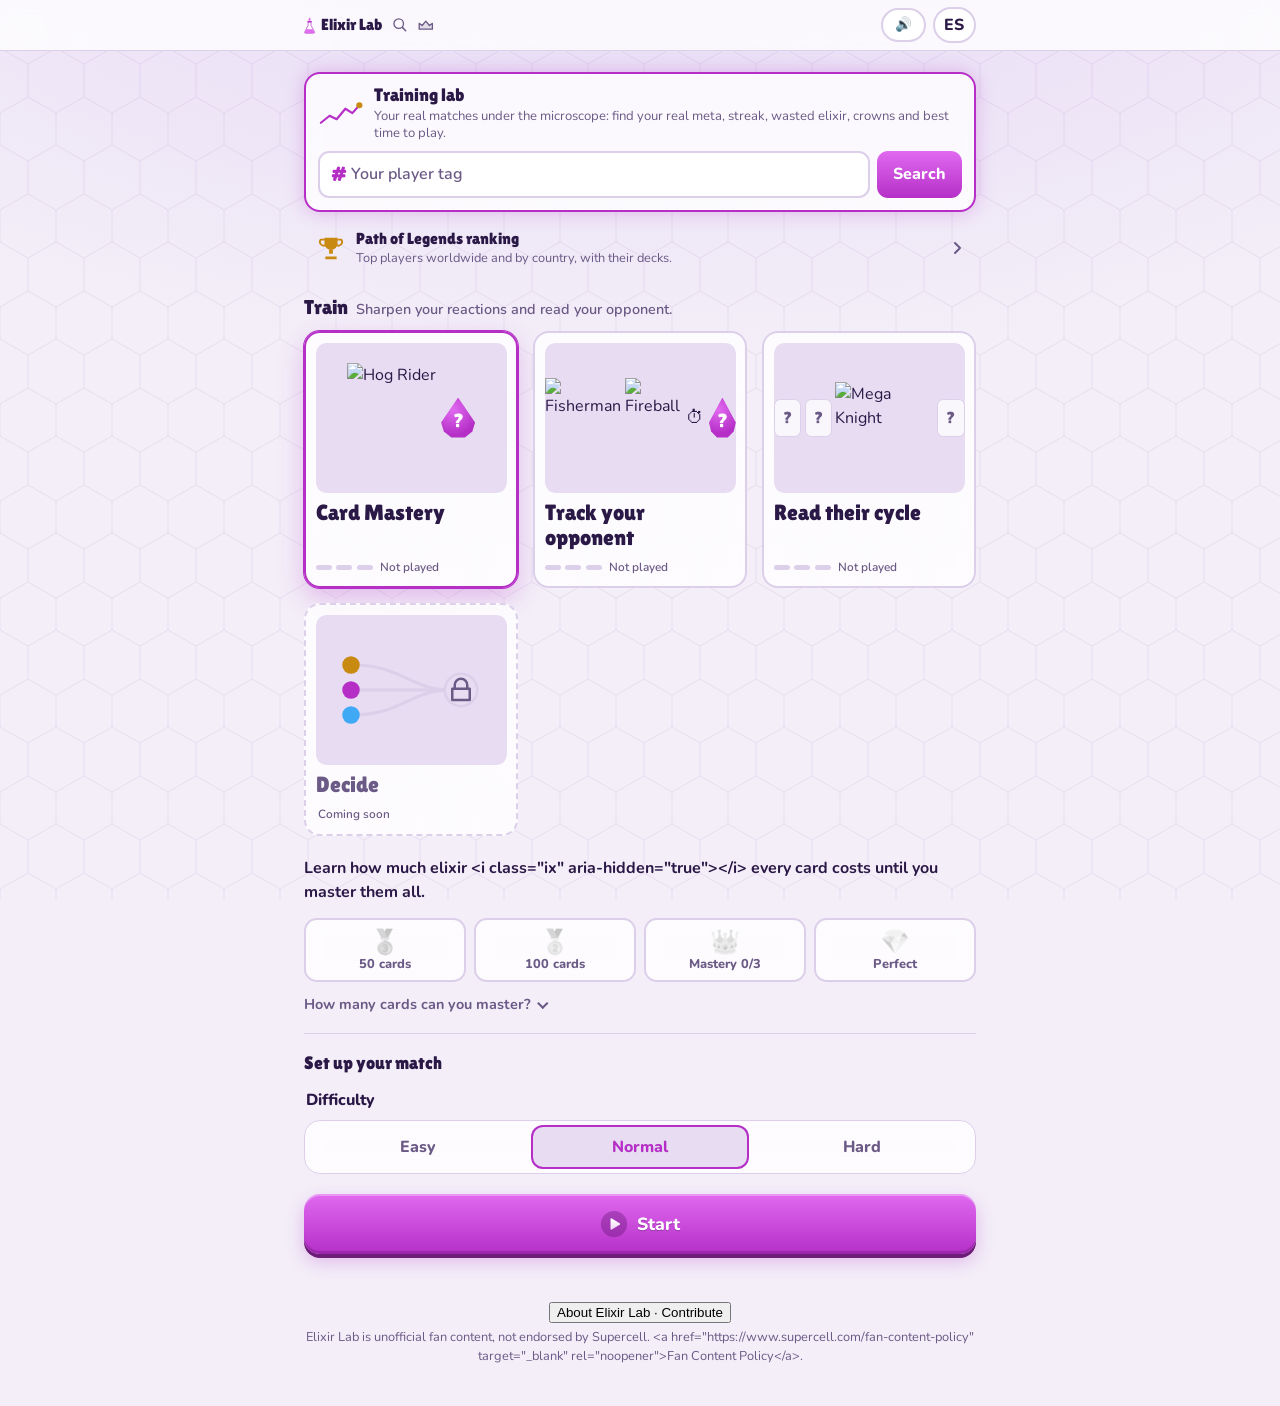
==== docs/index.html @ 6cbf2b80 "v64: diálogo Acerca de rediseñado, con texto justificado y autoría con logo de X (v64)" ====
<!DOCTYPE html>
<html lang="es">
<head>
<meta charset="UTF-8">
<meta name="viewport" content="width=device-width, initial-scale=1, viewport-fit=cover">
<title>Elixir Lab</title>
<link rel="icon" href="data:image/svg+xml,%3Csvg%20xmlns%3D%22http%3A//www.w3.org/2000/svg%22%20viewBox%3D%22-34%20-56%2068%20100%22%3E%3Cpath%20d%3D%22M-9%20-26%20L-9%20-6%20L-30%2034%20C-32%2039%20-29%2042%20-24%2042%20L24%2042%20C29%2042%2032%2039%2030%2034%20L9%20-6%20L9%20-26%20Z%22%20fill%3D%22none%22%20stroke%3D%22%23C03ED2%22%20stroke-width%3D%225%22%20stroke-linejoin%3D%22round%22/%3E%3Cpath%20d%3D%22M-20%2018%20L20%2018%20L28%2035%20C29%2038%2027%2040%2024%2040%20L-24%2040%20C-27%2040%20-29%2038%20-28%2035%20Z%22%20fill%3D%22%23D255E4%22/%3E%3Crect%20x%3D%22-14%22%20y%3D%22-32%22%20width%3D%2228%22%20height%3D%227%22%20rx%3D%222%22%20fill%3D%22%23C03ED2%22/%3E%3Cpath%20d%3D%22M0%20-54%20C4%20-48%207%20-44%207%20-40%20C7%20-36%204%20-34%200%20-34%20C-4%20-34%20-7%20-36%20-7%20-40%20C-7%20-44%20-4%20-48%200%20-54%20Z%22%20fill%3D%22%23E06AF0%22/%3E%3C/svg%3E">
<link rel="preconnect" href="https://fonts.googleapis.com">
<link rel="preconnect" href="https://fonts.gstatic.com" crossorigin>
<link href="https://fonts.googleapis.com/css2?family=Lilita+One&family=Nunito:wght@400;600;800&display=swap" rel="stylesheet">
<style>
:root{
  --bg:#F3EEF8; --surface:#FFFFFF; --ink:#2A1846; --muted:#6B5A86;
  --elixir:#B52FC7; --elixir-2:#E06AF0; --gold:#C98A12; --ok:#1E9A5A; --bad:#D2344A;
  --line:#DCCFEA; --track:#E7DCF2;
  --glass:rgba(255,255,255,.78); --glow:rgba(181,47,199,.28); --bg2:#E6D9F5; --hex:url("data:image/svg+xml,%3Csvg%20xmlns%3D%22http%3A//www.w3.org/2000/svg%22%20width%3D%2256%22%20height%3D%2297%22%20viewBox%3D%220%200%2056%2097%22%3E%3Cpath%20d%3D%22M28%200%20L56%2016%20L56%2048%20L28%2064%20L0%2048%20L0%2016%20Z%20M28%2064%20L28%2097%22%20fill%3D%22none%22%20stroke%3D%22rgba%28120%2C70%2C170%2C0.10%29%22%20stroke-width%3D%221%22/%3E%3C/svg%3E");
  color-scheme: light;
  box-sizing:border-box;
  padding-top:env(safe-area-inset-top,0px);
  padding-bottom:env(safe-area-inset-bottom,0px);
}
@media (prefers-color-scheme: dark){
  :root:not([data-theme="light"]){
    --bg:#170D27; --surface:#241638; --ink:#F2EAFB; --muted:#B4A3CC;
    --elixir:#D255E4; --elixir-2:#F08CFB; --gold:#F2C14E; --ok:#4FD18C; --bad:#FF6B7D;
    --line:#3A2754; --track:#33224B;
    --glass:rgba(36,22,56,.72); --glow:rgba(210,85,228,.38); --bg2:#2E1650; --hex:url("data:image/svg+xml,%3Csvg%20xmlns%3D%22http%3A//www.w3.org/2000/svg%22%20width%3D%2256%22%20height%3D%2297%22%20viewBox%3D%220%200%2056%2097%22%3E%3Cpath%20d%3D%22M28%200%20L56%2016%20L56%2048%20L28%2064%20L0%2048%20L0%2016%20Z%20M28%2064%20L28%2097%22%20fill%3D%22none%22%20stroke%3D%22rgba%28200%2C150%2C255%2C0.07%29%22%20stroke-width%3D%221%22/%3E%3C/svg%3E");
    color-scheme: dark;
  }
}
:root[data-theme="dark"]{
  --bg:#170D27; --surface:#241638; --ink:#F2EAFB; --muted:#B4A3CC;
  --elixir:#D255E4; --elixir-2:#F08CFB; --gold:#F2C14E; --ok:#4FD18C; --bad:#FF6B7D;
  --line:#3A2754; --track:#33224B;
  --glass:rgba(36,22,56,.72); --glow:rgba(210,85,228,.38); --bg2:#2E1650; --hex:url("data:image/svg+xml,%3Csvg%20xmlns%3D%22http%3A//www.w3.org/2000/svg%22%20width%3D%2256%22%20height%3D%2297%22%20viewBox%3D%220%200%2056%2097%22%3E%3Cpath%20d%3D%22M28%200%20L56%2016%20L56%2048%20L28%2064%20L0%2048%20L0%2016%20Z%20M28%2064%20L28%2097%22%20fill%3D%22none%22%20stroke%3D%22rgba%28200%2C150%2C255%2C0.07%29%22%20stroke-width%3D%221%22/%3E%3C/svg%3E");
  color-scheme: dark;
}
*,*::before,*::after{box-sizing:inherit}
html{height:100%;scroll-padding-top:env(safe-area-inset-top,0px)}
body{margin:0;min-height:100%;background-color:var(--bg);background-image:var(--hex),radial-gradient(120% 70% at 50% -10%,var(--bg2),var(--bg) 70%);background-attachment:fixed;color:var(--ink);
  font-family:"Nunito",system-ui,-apple-system,"Segoe UI",sans-serif;line-height:1.5}
main{max-width:44rem;margin:0 auto;padding:4.5rem 1rem 2rem}
h1,.display{font-family:"Lilita One","Arial Rounded MT Bold","Trebuchet MS",sans-serif;font-weight:400;letter-spacing:.01em}
h1{font-size:2rem;line-height:1.1;margin:.5rem 0 .25rem}
p{margin:.25rem 0 1rem;color:var(--muted)}
.hidden{display:none!important}

/* setup */
fieldset{border:0;padding:0;margin:0 0 1.25rem}
legend{font-weight:800;margin-bottom:.5rem}
.seg{display:flex;gap:.5rem;flex-wrap:wrap}
.seg label{flex:1;min-width:4.5rem}
.seg input{position:absolute;opacity:0;pointer-events:none}
.seg span{display:block;text-align:center;padding:.65rem .5rem;border:2px solid var(--line);
  border-radius:.75rem;background:var(--surface);font-weight:800;cursor:pointer}
.seg input:checked+span{border-color:var(--elixir);color:var(--elixir)}
.seg input:focus-visible+span{outline:3px solid var(--elixir-2);outline-offset:2px}
.btn{display:block;width:100%;border:0;border-radius:1rem;padding:1rem;font:inherit;font-weight:800;
  font-size:1.1rem;cursor:pointer;background:var(--elixir);color:#fff}
.btn.ghost{background:transparent;color:var(--elixir);border:2px solid var(--elixir);margin-top:.75rem}
.btn:focus-visible{outline:3px solid var(--elixir-2);outline-offset:3px}
/* Empezar: botón con relieve, como los del juego, e icono de play */
#start{display:flex;align-items:center;justify-content:center;gap:.55rem;background:linear-gradient(180deg,var(--elixir-2),var(--elixir));text-shadow:0 1px 0 rgba(60,0,80,.35);
  box-shadow:inset 0 2px 0 rgba(255,255,255,.3),inset 0 -3px 0 rgba(60,0,80,.22),0 4px 0 color-mix(in srgb,var(--elixir) 60%,#000),0 8px 18px var(--glow);transition:transform .08s,box-shadow .08s}
#start::before{content:"";width:1.75rem;height:1.75rem;flex:none;background:url("data:image/svg+xml,%3Csvg xmlns='http://www.w3.org/2000/svg' viewBox='0 0 32 32'%3E%3Cdefs%3E%3ClinearGradient id='g' x1='0' y1='0' x2='0' y2='1'%3E%3Cstop offset='0' stop-color='%23fff'/%3E%3Cstop offset='1' stop-color='%23f1d6f7'/%3E%3C/linearGradient%3E%3C/defs%3E%3Ccircle cx='16' cy='16' r='15' fill='rgba(60,0,80,.28)'/%3E%3Cpath d='M13 10.5 L22 16 L13 21.5 Z' fill='rgba(60,0,80,.35)' transform='translate(0 1.2)'/%3E%3Cpath d='M13 10.5 L22 16 L13 21.5 Z' fill='url(%23g)' stroke='url(%23g)' stroke-width='2' stroke-linejoin='round'/%3E%3C/svg%3E") center/contain no-repeat}
#start:active:not(:disabled){transform:translateY(3px);box-shadow:inset 0 2px 0 rgba(255,255,255,.3),inset 0 -3px 0 rgba(60,0,80,.22),0 1px 0 color-mix(in srgb,var(--elixir) 60%,#000),0 4px 10px var(--glow)}
#start:disabled{opacity:.6}
.best{margin-top:1rem;font-weight:600;color:var(--muted)}

/* game */
.hud{display:flex;justify-content:space-between;align-items:baseline;font-weight:800;margin-bottom:.75rem}
.hud .streak{color:var(--gold)}
.card{background:var(--surface);border:2px solid var(--line);border-radius:1.25rem;
  padding:1.75rem 1rem 1.25rem;text-align:center;margin-bottom:1rem;transition:border-color .15s}
.card.ok{border-color:var(--ok)} .card.bad{border-color:var(--bad)}
.card .name{font-size:clamp(1.8rem,8vw,2.6rem);line-height:1.1;min-height:2.9rem}
.card .rarity{color:var(--muted);font-weight:600;margin-top:.25rem}
.feedback{min-height:1.6rem;font-weight:800;margin-top:.5rem}
.feedback.ok{color:var(--ok)} .feedback.bad{color:var(--bad)}

/* the elixir bar timer: the memorable element */
.bar{display:grid;grid-template-columns:repeat(10,1fr);gap:3px;margin:0 0 1.25rem;
  padding:4px;border-radius:.75rem;background:var(--track)}
.bar i{height:14px;border-radius:4px;background:linear-gradient(180deg,var(--elixir-2),var(--elixir));
  transition:opacity .12s linear}
.bar i.off{opacity:.12}

.drops{display:grid;grid-template-columns:repeat(3,1fr);gap:.75rem}
.drop{position:relative;aspect-ratio:1/1.05;border:0;background:none;cursor:pointer;padding:0;
  font-family:"Lilita One","Arial Rounded MT Bold",sans-serif;font-size:2rem;color:#fff}
.drop::before{content:"";position:absolute;inset:6% 14% 0;border-radius:50% 50% 50% 50%/60% 60% 40% 40%;
  background:radial-gradient(circle at 35% 30%,var(--elixir-2),var(--elixir) 70%);
  clip-path:polygon(50% 0,100% 62%,92% 85%,70% 100%,30% 100%,8% 85%,0 62%);
  transition:transform .08s}
.drop span{position:relative;top:.35em;text-shadow:0 2px 0 rgba(0,0,0,.25)}
.drop:active::before{transform:scale(.93)}
.drop:focus-visible{outline:3px solid var(--elixir-2);outline-offset:2px;border-radius:1rem}
.drop.right::before{background:var(--ok)} .drop.wrong::before{background:var(--bad)}
.drop:disabled{cursor:default}

/* results */
.score{font-size:3.5rem;line-height:1;color:var(--elixir);margin:.5rem 0}
.stats{display:flex;gap:1.5rem;margin:0 0 1.25rem;font-weight:600;color:var(--muted)}
.stats b{display:block;color:var(--ink);font-size:1.25rem}
.misses{list-style:none;margin:0 0 1.25rem;padding:0;border-top:1px solid var(--line)}
.misses li{display:flex;justify-content:space-between;gap:1rem;padding:.6rem 0;border-bottom:1px solid var(--line)}
.misses .you{color:var(--bad);font-weight:800}
.misses .real{color:var(--ok);font-weight:800}

.hist h2{font-family:"Lilita One","Arial Rounded MT Bold",sans-serif;font-weight:400;font-size:1.35rem;margin:1.5rem 0 .25rem}
.hist p.note{margin:0 0 .5rem;font-size:.95rem}
.tbl{width:100%;border-collapse:collapse;margin-bottom:.5rem;font-size:.95rem}
.tbl th{text-align:left;font-weight:800;color:var(--muted);padding:.4rem .25rem;border-bottom:2px solid var(--line)}
.tbl td{padding:.5rem .25rem;border-bottom:1px solid var(--line)}
.tbl td.num,.tbl th.num{text-align:right;font-variant-numeric:tabular-nums}
.tblwrap{overflow-x:auto}
.tag-bad{color:var(--bad);font-weight:800}
.tag-ok{color:var(--ok);font-weight:800}
.link{background:none;border:0;color:var(--muted);text-decoration:underline;font:inherit;cursor:pointer;padding:.75rem 0;display:block;margin:0 auto}
.grade-sub{color:var(--muted);font-weight:600;margin:-.25rem 0 1rem}

.feed{list-style:none;margin:0;padding:0;text-align:left;min-height:9rem}
.feed li{padding:.45rem .25rem;border-bottom:1px solid var(--line);font-weight:600;animation:pop .25s ease}
.feed li.start{font-weight:800}
.feed li.time{color:var(--muted)}
.feed li.play b{color:var(--elixir)}
.feed.solo li:not(:last-child){display:none}
.feed:empty{min-height:0}
.feed.solo li{font-size:1.35rem;border:0;text-align:center;padding:1.5rem .25rem}
@keyframes pop{from{opacity:0;transform:translateY(4px)}to{opacity:1;transform:none}}
.phase{display:inline-block;font-weight:800;font-size:.85rem;padding:.2rem .6rem;border-radius:999px;
  background:var(--track);color:var(--elixir);margin-bottom:.5rem}
.nums{display:grid;grid-template-columns:repeat(6,1fr);gap:.45rem}
.nbtn{border:0;border-radius:.8rem;padding:.6rem 0;font-family:"Lilita One","Arial Rounded MT Bold",sans-serif;
  font-size:1.6rem;color:#fff;cursor:pointer;background:linear-gradient(180deg,var(--elixir-2),var(--elixir))}
.nbtn:focus-visible{outline:3px solid var(--elixir-2);outline-offset:2px}
.nbtn.right{background:var(--ok)} .nbtn.wrong{background:var(--bad)} .nbtn:disabled{cursor:default}
.breakdown{list-style:none;margin:.75rem 0 1rem;padding:0;text-align:left;font-variant-numeric:tabular-nums}
.breakdown li{display:flex;justify-content:space-between;gap:1rem;padding:.35rem 0;border-bottom:1px solid var(--line)}
.breakdown .leak{color:var(--bad);font-weight:800}
.hint{font-size:.95rem}
.cimg{display:block;margin:0 auto .5rem;width:132px;height:158px;object-fit:contain}
.mini{width:2.2em;height:2.6em;object-fit:contain;vertical-align:middle;margin:0 .35em}
.feed.solo li .mini{width:4.5em;height:5.4em;display:block;margin:0 auto .35rem}
footer{max-width:30rem;margin:0 auto;padding:0 1rem 1.5rem;font-size:.8rem;color:var(--muted);text-align:center}
.loaderr{color:var(--bad);font-weight:800}
.chip{display:inline-block;width:.8em;height:.8em;border-radius:.2em;margin:0 .35em 0 .15em;vertical-align:-.05em}
.r-com{background:#7A93B8}.r-esp{background:#E8892B}.r-epi{background:#9B3FD1}
.r-leg{background:linear-gradient(135deg,#3FC6C9,#E7D86A,#D86AC6)}.r-cam{background:#E2B22E;outline:2px solid #8A5A00}

.banner{margin:0 0 1rem;padding:.6rem .9rem;border-radius:.75rem;font-weight:800;text-align:center}
.banner.rec{background:var(--gold);color:#1b1030}
.banner.first{background:var(--track);color:var(--ink)}
.chart{margin:0 0 1.25rem}
.chart svg{display:block;width:100%;height:auto}
.chart .grid{stroke:var(--line);stroke-width:1}
.chart .axis{fill:var(--muted);font-size:10px;font-family:Nunito,system-ui,sans-serif}
.chart .recline{stroke-width:1.5;stroke-dasharray:5 4;opacity:.9}
.legend{display:flex;gap:1rem;flex-wrap:wrap;font-size:.85rem;font-weight:700;color:var(--muted);margin-top:.35rem}
.legend i{display:inline-block;width:.8em;height:.8em;border-radius:50%;margin-right:.35em;vertical-align:-.05em}

.feed li.play{display:flex;align-items:center;gap:.25rem}
.feed .mini{width:4em;height:4.8em}
.feed.solo li.play{flex-direction:column;justify-content:center}
.feed.solo li .mini{width:8.5em;height:10.2em;margin:0 auto .35rem}
.feed li.play b{font-size:.9rem}
.feed:not(.compact):not(.solo) li.play .qdrop.sm{margin-left:auto;margin-right:.5rem}
.feed.noname li.play img + b{display:none}

.ctrl{display:flex;justify-content:space-between;align-items:center;margin:-.25rem 0 .5rem}
.ctrl .snd{text-decoration:none;font-size:1.1rem}
.ctrl .link{padding:.3rem 0;margin:0;font-weight:700}

.tagline{font-size:1.05rem;margin:0 0 1.25rem}
.top{margin-bottom:1rem}
/* inicio de la zona de entrenamiento */
.train-h{display:flex;align-items:baseline;gap:.5rem;flex-wrap:wrap;margin:0 0 .6rem}
.train-h b{font-family:"Lilita One","Arial Rounded MT Bold",sans-serif;font-size:1.25rem;font-weight:400}
.train-h span{color:var(--muted);font-size:.9rem;font-weight:600}
.modes{display:grid;grid-template-columns:1fr 1fr;gap:.75rem;margin-bottom:1.25rem}
.mode{cursor:pointer}
.mode input{position:absolute;opacity:0;pointer-events:none}
.mode .box{display:flex;flex-direction:column;height:100%;padding:.6rem;border:2px solid var(--line);border-radius:1rem;background:var(--surface)}
.mode input:checked+.box{border-color:var(--elixir);box-shadow:0 0 0 3px var(--track)}
.mode input:focus-visible+.box{outline:3px solid var(--elixir-2);outline-offset:2px}
.pv{display:flex;align-items:center;justify-content:center;gap:.3rem;height:84px;border-radius:.65rem;background:var(--track);margin-bottom:.55rem}
.pv img{height:66px;width:auto}
.pv.count img{height:46px}
.pv .clock{font-size:1.1rem}
.pv .pvname{font-weight:800;font-size:.72rem;overflow-wrap:anywhere;color:var(--ink);max-width:5.5em;text-align:center;line-height:1.1}
.qdrop{display:grid;place-items:center;width:34px;height:40px;color:#fff;font-family:"Lilita One","Arial Rounded MT Bold",sans-serif;font-size:1.2rem;
  background:radial-gradient(circle at 35% 30%,var(--elixir-2),var(--elixir) 70%);
  clip-path:polygon(50% 0,100% 62%,92% 85%,70% 100%,30% 100%,8% 85%,0 62%);padding-top:.35rem}
.mtitle{font-family:"Lilita One","Arial Rounded MT Bold",sans-serif;font-size:1.1rem;line-height:1.15}
.mdesc{font-size:.85rem;color:var(--muted);line-height:1.3;margin-top:.15rem}
.qdrop.sm{width:26px;height:31px;font-size:1rem;margin-left:.45rem;padding-top:.3rem;flex:none}
.ix{display:inline-block;width:.72em;height:.88em;vertical-align:-.12em;margin:0 .1em;background:radial-gradient(circle at 35% 30%,var(--elixir-2),var(--elixir) 70%);clip-path:polygon(50% 0,100% 62%,92% 85%,70% 100%,30% 100%,8% 85%,0 62%)}
.stages{display:grid;grid-template-columns:repeat(3,1fr)}
.stages span{display:flex;flex-direction:column;align-items:center;gap:.2rem;font-size:.9rem;line-height:1.15}
.stages span b{display:inline-grid;place-items:center;width:1.4em;height:1.4em;margin-right:.3em;border-radius:50%;background:var(--track);color:var(--elixir);font-size:.85em}
.check{display:flex;align-items:center;gap:.55rem;font-weight:600;color:var(--muted);margin:0 0 1.25rem;cursor:pointer}
.check input{width:1.15rem;height:1.15rem;accent-color:var(--elixir)}
.lives-intro .challenge{display:block;font-family:"Lilita One","Arial Rounded MT Bold",sans-serif;font-weight:400;font-size:1.15rem;margin-bottom:.25rem;color:var(--elixir)}
.lives-intro{color:var(--ink);background:var(--track);border-radius:.8rem;padding:.7rem .85rem;margin:0 0 1.1rem;font-size:.95rem}
.seg label{display:flex}
.seg label>span{flex:1;display:flex;align-items:center;justify-content:center;text-align:center}
.stages label>span{flex-direction:column}

.badges{display:grid;grid-template-columns:repeat(4,1fr);gap:.5rem;margin:0 0 .75rem}
#resumeBtn{width:auto;margin:0 auto .75rem;padding:.5rem 1.1rem;font-size:.95rem;border-width:1.5px;border-radius:999px}
.badge{font:inherit;cursor:pointer;flex:1;text-align:center;padding:.5rem .25rem;border-radius:.8rem;background:var(--surface);border:2px solid var(--line);font-weight:800;font-size:.8rem;color:var(--muted);line-height:1.2}
.badge .bi{display:block;font-size:1.5rem;filter:grayscale(1);opacity:.35}
.badge .bi.sm{font-size:1rem;white-space:nowrap;line-height:1.5rem;letter-spacing:-.15em}
.badge.on{border-color:var(--gold);color:var(--ink)}
.badge.on .bi{filter:none;opacity:1}
dialog#about{max-width:28rem;width:calc(100% - 2rem);border:2px solid var(--line);border-radius:1.25rem;background:var(--surface);color:var(--ink);padding:1.25rem 1.25rem 1rem}
dialog#about::backdrop{background:rgba(10,4,20,.6)}
dialog#about h2{font-family:"Lilita One","Arial Rounded MT Bold",sans-serif;font-weight:400;font-size:1.5rem;margin:0 0 .5rem}
dialog#about h3{font-size:1rem;margin:1rem 0 .25rem}
dialog#about p{margin:.25rem 0 .5rem}
dialog#about a{color:var(--elixir)}
dialog#about ul.next{margin:.25rem 0 .5rem;padding-left:0;list-style:none}
dialog#about ul.next li{margin:.3rem 0}
dialog#about .studio{margin-top:1rem;font-size:.9rem}
dialog#about .fine{margin-top:1rem;font-size:.75rem;line-height:1.4;color:var(--muted)}
footer .link{display:block;margin:0 auto .5rem;font-size:.9rem}
.top{display:none}
.brand{display:flex;align-items:center;gap:.45rem}
.brand .logo{width:1.05em;height:1.55em;flex:none;overflow:visible}
.topbtns{display:flex;gap:.4rem}
.top .langbtn,.top .snd{display:none}
.langbtn{border:2px solid var(--line);background:var(--surface);color:var(--ink);font:inherit;font-weight:800;font-size:.85rem;border-radius:999px;padding:.3rem .75rem;cursor:pointer}
.badge-info{margin:-.25rem 0 .75rem}
.desc{margin:.45rem 0 0;font-size:.92rem;min-height:1.4em}

.edrops{display:inline-flex;gap:4px;margin-left:.6rem;vertical-align:middle}
.edrop{display:inline-block;width:15px;height:18px;opacity:0;
  background:radial-gradient(circle at 35% 30%,var(--elixir-2),var(--elixir) 70%);
  clip-path:polygon(50% 0,100% 62%,92% 85%,70% 100%,30% 100%,8% 85%,0 62%);
  animation:dropin .35s ease-out forwards}
.edrop.lost{background:var(--muted);opacity:0}
.feed.solo .edrop{width:20px;height:24px}
@keyframes dropin{from{opacity:0;transform:translateY(-8px) scale(.5)}to{opacity:1;transform:none}}

/* tarjetas de cristal */
.mode .box,.seg span,.card,.badge,.lives-intro,.tbl,.misses{background:var(--glass);-webkit-backdrop-filter:blur(8px);backdrop-filter:blur(8px)}
.mode input:checked+.box,.seg input:checked+span{box-shadow:0 0 0 1px var(--elixir),0 0 18px var(--glow)}
.badge.on{box-shadow:0 0 14px rgba(242,193,78,.25)}
/* cuentagotas de progreso */
.pipette{margin:0 0 1rem}
.pipette svg{display:block;width:100%;height:auto;overflow:visible}
.pipette .pg-tube{fill:var(--glass);stroke:var(--line);stroke-width:2}
.pipette .pg-bulb{fill:var(--elixir);opacity:.85}
.pipette .pg-liquid{transition:width .45s ease}
.pipette .pg-txt{font:800 14px Nunito,system-ui,sans-serif;fill:var(--ink)}

/* lista compacta al preguntar: las jugadas pasan a fichas */
.feed.compact{display:flex;flex-wrap:wrap;gap:.35rem;min-height:0}
.feed.compact li{border:0;padding:.25rem .45rem;border-radius:.6rem;background:var(--track);font-size:.85rem;animation:none}
.feed.compact li.start{flex-basis:100%;background:none;padding:0 0 .2rem}
.feed.compact li.play{gap:.2rem}
.feed.compact .mini{width:1.8em;height:2.2em;margin:0}
.feed.compact li.play b{font-size:.75rem;max-width:9em;overflow:hidden;text-overflow:ellipsis;white-space:nowrap}
.feed.compact .qdrop.sm{width:20px;height:24px;font-size:.8rem;margin-left:.2rem}
.feed.compact .edrops{margin-left:.3rem}
.feed.compact .edrop{width:10px;height:12px;animation:none;opacity:1}
.feed.compact .edrop.lost{opacity:.5}
/* resumen ordenado: misma celda para cada carta, en el orden en que salieron */
.feed.compact{display:grid;grid-template-columns:repeat(auto-fit,minmax(3.4rem,1fr));gap:.4rem;align-items:start}
.feed.compact li.start{grid-column:1/-1}
.feed.compact li.play{flex-direction:column;justify-content:flex-start;gap:.25rem;padding:.35rem .2rem;text-align:center}
.feed.compact li.play b{display:none}
.feed.compact .mini{width:2.6em;height:3.1em}
.feed.compact .qdrop.sm{margin:0}
.feed.compact li.time{grid-column:1/-1;text-align:center}

/* selectores segmentados: un solo bloque con la opción elegida resaltada */
.seg{gap:4px;padding:4px;border:1.5px solid var(--line);border-radius:1rem;background:var(--glass);-webkit-backdrop-filter:blur(8px);backdrop-filter:blur(8px)}
.seg>label{min-width:0}
.seg>label>span{border:0;border-radius:.75rem;background:transparent;-webkit-backdrop-filter:none;backdrop-filter:none;color:var(--muted);padding:.65rem .35rem;transition:background .15s,color .15s}
.seg>label>input:checked+span{background:linear-gradient(180deg,var(--elixir-2),var(--elixir));color:#fff;box-shadow:0 0 16px var(--glow)}
.seg>label>input:focus-visible+span{outline:2px solid var(--elixir-2);outline-offset:1px}
.seg.stages>label>input:checked+span b{background:rgba(255,255,255,.25);color:#fff}
/* la opción elegida se marca sin competir con Empezar */
.seg>label>input:checked+span{background:var(--track);color:var(--elixir);box-shadow:inset 0 0 0 2px var(--elixir)}
.seg.stages>label>input:checked+span b{background:var(--elixir);color:#fff}
/* reglas y explicaciones: plegadas, se abren al tocar */
.rule{margin:0 0 1rem;color:var(--muted);font-size:.9rem}
.rule summary{cursor:pointer;font-weight:700;list-style:none;display:inline-flex;align-items:center;gap:.35rem}
.rule summary::-webkit-details-marker{display:none}
.rule summary::after{content:"";width:.45em;height:.45em;border-right:2px solid currentColor;border-bottom:2px solid currentColor;transform:rotate(45deg) translateY(-.15em);transition:transform .15s}
.rule[open] summary::after{transform:rotate(-135deg) translateY(-.1em)}
.rule summary:focus-visible{outline:2px solid var(--elixir-2);outline-offset:2px;border-radius:.3rem}
.rule p{margin:.35rem 0 0;color:var(--ink)}
.info-btn{margin-left:.35rem;border:0;background:none;padding:0 .2rem;font:inherit;font-weight:700;color:var(--muted);cursor:pointer;vertical-align:baseline}
.info-btn[aria-expanded="true"]{color:var(--elixir)}
.info-btn:focus-visible{outline:2px solid var(--elixir-2);outline-offset:2px;border-radius:.3rem}
fieldset.folded .desc{display:none}
/* tarjetas de modo: solo título e imagen; la explicación aparece al elegir el modo */
.modes .mode .mdesc{display:none}
/* carrusel 3D de modos: la tarjeta del centro al frente, las de los lados giradas y en penumbra */
.modes{position:relative;display:flex;gap:0;overflow-x:auto;overflow-y:hidden;scroll-snap-type:x mandatory;scrollbar-width:none;
  margin:0 -1rem .35rem;padding:.6rem 18% .9rem;-webkit-mask-image:linear-gradient(90deg,transparent,#000 14%,#000 86%,transparent);mask-image:linear-gradient(90deg,transparent,#000 14%,#000 86%,transparent);perspective:900px}
.modes::-webkit-scrollbar{display:none}
.modes .mode{flex:0 0 64%;scroll-snap-align:center;padding:0 .2rem}
.modes .mode .box{height:100%;transform:rotateY(calc(var(--d,0) * -26deg)) scale(calc(1 - var(--a,0) * .14));opacity:calc(1 - var(--a,0) * .5);transform-origin:center;will-change:transform}
.modes .mode .pv{height:118px}
.modes .mode .pv img{height:86px}
.modes .mode .pv.count img{height:60px}
.modes .mode .pv.cyc img{height:54px}
.modes .mode .mtitle{font-size:1.25rem}
.modes .mode input:checked+.box{box-shadow:0 0 0 1px var(--elixir),0 10px 26px var(--glow)}
.modes .mode.soon .box{border-style:dashed}
.modes .mode.soon .mtitle{color:var(--muted)}
.modes .mode.soon .conv{width:80%;max-width:150px}
.modes .mode.soon.center .box{border-color:var(--muted)}
#setup.on-decide .modes .mode input:checked+.box{border-color:var(--line);box-shadow:none}
.cdots{display:flex;justify-content:center;gap:.4rem;margin:0 0 1rem}
.cdots i{width:7px;height:7px;border-radius:4px;background:var(--line);transition:width .2s,background .2s}
.cdots i.on{width:20px;background:var(--elixir)}
.soon-note{margin:0 0 1rem;color:var(--muted)}
#setup.on-decide #costOpts,#setup.on-decide #countOpts,#setup.on-decide #cycleOpts,#setup.on-decide #start,#setup.on-decide #resumeBtn,#setup.on-decide #practiceHard,#setup.on-decide #best{display:none!important}
@media (prefers-reduced-motion:reduce){.modes .mode .box{transform:scale(calc(1 - var(--a,0) * .08))}}
.mintro{margin:0 0 .9rem;font-size:1rem;font-weight:700;color:var(--ink)}
.cfg-h{margin:1.1rem 0 .7rem;padding-top:.9rem;border-top:1.5px solid var(--line);font-family:"Lilita One","Arial Rounded MT Bold",sans-serif;font-weight:400;font-size:1.15rem}

/* modo ciclo */
.modes .mode.wide{grid-column:1/-1}
.mode.wide .box{flex-direction:row;align-items:center;gap:.75rem}
.mode.wide .pv{width:42%;flex:none;margin:0}
.mode.wide .mtxt{display:flex;flex-direction:column}
.pv.cyc{gap:.2rem}
/* rango por habilidad: cada modo progresa por su cuenta */
.rank{display:flex;align-items:center;gap:.3rem;margin-top:auto;padding-top:.5rem;font-size:.74rem;font-weight:800;color:var(--muted)}
.rank i{width:16px;height:5px;border-radius:3px;background:var(--line)}
.rank i.on{background:var(--gold)}
.rank b{margin-left:.15rem;color:var(--ink);font-weight:800;white-space:nowrap}
.rank.new b{color:var(--muted);font-weight:600}
.mode.wide .rank{margin-top:.4rem}
/* Decide: donde confluyen las tres habilidades */
.decide{display:flex;align-items:center;gap:.75rem;margin:1.5rem 0 0;padding:.55rem .75rem;border:2px dashed var(--line);border-radius:1rem;opacity:.85}
.decide .conv{width:96px;flex:none}
.decide .mtxt{display:flex;flex-direction:column}
.decide .mtitle{color:var(--muted)}
/* Laboratorio de entrenamiento: busca tu perfil (lleva a jugador.html?tag=) */
.lab{margin:0 0 1rem;padding:.7rem .75rem .75rem;border:2px solid var(--elixir);border-radius:1rem;background:var(--glass);-webkit-backdrop-filter:blur(8px);backdrop-filter:blur(8px);box-shadow:0 0 18px var(--glow)}
.lab .lhead{display:flex;align-items:center;gap:.6rem;margin-bottom:.55rem}
.lab .spark{width:46px;height:28px;flex:none}
.lab .mtxt{display:flex;flex-direction:column;min-width:0}
.lab .mdesc{font-size:.82rem}
.lab .lsearch{display:flex;gap:.45rem}
.lab .lfield{flex:1;min-width:0;display:flex;align-items:center;border:2px solid var(--line);border-radius:.7rem;background:var(--surface)}
.lab .lfield:focus-within{border-color:var(--elixir-2)}
.lab .lfield b{padding:0 .1rem 0 .65rem;font-family:"Lilita One","Arial Rounded MT Bold",sans-serif;font-size:1.25rem;color:var(--elixir)}
.lab .lfield input{flex:1;min-width:0;border:0;outline:0;background:transparent;color:var(--ink);font:inherit;font-weight:800;letter-spacing:.04em;text-transform:uppercase;padding:.6rem .5rem .6rem .15rem}
.lab .lfield input::placeholder{color:var(--muted);font-weight:600;letter-spacing:0;text-transform:none}
.lab button{flex:none;border:0;border-radius:.7rem;padding:0 1rem;font:inherit;font-weight:800;color:#fff;background:linear-gradient(180deg,var(--elixir-2),var(--elixir));cursor:pointer}
.lab button:focus-visible{outline:3px solid var(--elixir-2);outline-offset:2px}
.sr{position:absolute;width:1px;height:1px;overflow:hidden;clip:rect(0 0 0 0);white-space:nowrap}
/* Ranking: fila delgada bajo el Laboratorio, lleva a ranking.html */
.rk-link{display:flex;align-items:center;gap:.65rem;margin:-.35rem 0 1.1rem;padding:.45rem .75rem;border-radius:.9rem;color:var(--ink);text-decoration:none}
.rk-link:hover{background:var(--track)}
.rk-link:focus-visible{outline:3px solid var(--elixir-2);outline-offset:2px}
.rk-link .cup{width:30px;height:30px;flex:none}
.rk-link .mtxt{display:flex;flex-direction:column;flex:1;min-width:0}
.rk-link .mtitle{font-size:1rem}
.rk-link .mdesc{font-size:.8rem}
.rk-link .chev{width:14px;height:14px;flex:none;stroke:var(--muted)}
.next-skill{margin-bottom:.6rem}
.feed li.start{display:flex;align-items:center;flex-wrap:wrap;gap:.4rem .6rem}
.feed li.start .anc{font-weight:800}
.ebar{display:inline-flex;gap:3px}
.ebar i{width:13px;height:13px;border-radius:3px;background:var(--line);transition:background .12s}
.ebar i.on{background:linear-gradient(var(--elixir-2),var(--elixir))}
.feed li.start .ev{font-family:"Lilita One","Arial Rounded MT Bold",sans-serif;font-size:1.25rem;color:var(--elixir);min-width:1.3em}
.feed.compact li.start{display:flex;padding:0 0 .2rem}
.feed.compact .ebar i{width:9px;height:9px}
.feed.compact li.start .ev{font-size:1rem}
.anchor-tip{margin:.35rem 0 0;font-weight:700;color:var(--gold)}
.hp.pre{opacity:.45;filter:saturate(.6);transition:opacity .3s}
.hp.hit .cardf{animation:hit .45s ease}
@keyframes hit{0%{transform:scale(1.25)}60%{transform:scale(.95)}100%{transform:scale(1)}}
@media (prefers-reduced-motion:reduce){.hp.hit .cardf{animation:none}}
.hunt-ctx{font-size:.84rem;line-height:1.3;color:var(--muted);margin:.15rem 0 .35rem;text-align:left}
.pv.cyc img{height:44px}
.pv.cyc .qs{display:grid;place-items:center;width:30px;height:38px;border-radius:.4rem;background:var(--glass);border:1.5px solid var(--line);font-family:"Lilita One","Arial Rounded MT Bold",sans-serif;color:var(--muted)}
.cyc-card{padding:1rem .8rem}
.cyc-label{text-align:left;font-size:.8rem;font-weight:800;color:var(--muted);margin:.35rem 0 .3rem}
.cyc-deck{display:grid;grid-template-columns:repeat(8,1fr);gap:.25rem;margin-bottom:.4rem}
.cyc-deck img{width:100%;aspect-ratio:5/6;object-fit:contain}
.cyc-deck .nm,.cyc-row .nm{display:grid;place-items:center;aspect-ratio:5/6;border-radius:.4rem;background:var(--track);font-size:.55rem;font-weight:800;line-height:1.05;padding:2px;overflow:hidden}
.cyc-row{display:grid;grid-template-columns:repeat(4,1fr);gap:.4rem;perspective:600px}
.slot{position:relative;aspect-ratio:5/6;border-radius:.6rem;background:var(--track);border:1.5px dashed var(--line);display:grid;place-items:center;
  font-family:"Lilita One","Arial Rounded MT Bold",sans-serif;font-size:1.6rem;color:var(--muted);overflow:hidden}
.slot img{width:100%;height:100%;object-fit:contain}
.slot.known{border-style:solid;border-color:var(--elixir)}
.slot.target{box-shadow:0 0 0 3px var(--gold)}
.slot.flip{animation:flip .45s ease}
@keyframes flip{0%{transform:rotateY(90deg)}100%{transform:rotateY(0)}}
.cyc-q{display:flex;align-items:center;justify-content:center;gap:.6rem;margin:.8rem 0 .2rem;font-family:"Lilita One","Arial Rounded MT Bold",sans-serif;font-size:1.35rem;line-height:1.2}
.cyc-q img{width:3.2rem;height:3.8rem;object-fit:contain}
.yn{display:grid;grid-template-columns:1fr 1fr;gap:.6rem}
.yn .nbtn{font-size:1.5rem;padding:.9rem 0}

/* ciclo v2: mano arriba, arena, jugadas recientes */
.cyc-hand{display:grid;grid-template-columns:minmax(0,.72fr) minmax(0,4fr);gap:.45rem;align-items:end}
.nxw{display:flex;flex-direction:column;align-items:stretch;gap:.15rem;text-align:center}
.nxw .cap{font-size:.7rem;font-weight:800;color:var(--muted)}
.cyc-row4{display:grid;grid-template-columns:repeat(4,minmax(0,1fr));gap:.4rem;perspective:600px}
.cardf{position:relative;width:100%;aspect-ratio:5/6;transition:transform .2s,filter .2s}
.cardf.face img{width:100%;height:100%;object-fit:contain;display:block}
.cardf.face .nm{display:grid;place-items:center;width:100%;height:100%;border-radius:.55rem;background:var(--track);font-size:.62rem;font-weight:800;line-height:1.1;padding:3px;text-align:center}
.cardf.back{display:grid;place-items:center;border-radius:.55rem;background:linear-gradient(180deg,#5B2D8C,#3A1A63);border:1.5px solid #8F5BC7;
  color:#D9BFF5;font-family:"Lilita One","Arial Rounded MT Bold",sans-serif;font-size:1.5rem;box-shadow:inset 0 0 0 3px rgba(255,255,255,.06)}
.cardf.empty{border-radius:.55rem;border:1.5px dashed var(--line);background:transparent}
.cardf.lift{transform:translateY(-12px);filter:drop-shadow(0 8px 12px var(--glow))}
.cardf.flip{animation:flip .45s ease}
.cardf.target{border-radius:.6rem;box-shadow:0 0 0 3px var(--gold);filter:drop-shadow(0 0 10px rgba(242,183,5,.45))}
.arena{position:relative;height:92px;margin:.7rem 0 .2rem;border:1.5px dashed var(--line);border-radius:.9rem;display:grid;place-items:center}
.arena-lbl{position:absolute;top:.3rem;left:.6rem;font-size:.7rem;font-weight:800;color:var(--muted)}
.arena .cardf{width:auto;height:76px}
.arena .cardf.fall{animation:fall .45s cubic-bezier(.2,.8,.3,1)}
@keyframes fall{0%{transform:translateY(-90px) scale(.85);opacity:0}100%{transform:none;opacity:1}}
.rc{display:flex;flex-direction:column;align-items:center}
.rc{min-width:0}
.rc .cap{font-size:.62rem;font-weight:700;color:var(--muted);margin-top:.2rem;white-space:nowrap}
.cyc-q img{border-radius:.4rem}

/* ciclo v3: jerarquía — la mano es lo que se descubre */
.hand-lbl{text-align:center;font-weight:800;font-size:1rem;margin:.1rem 0 .6rem}
.hand-lbl b{color:var(--elixir-2)}
.hand-big{gap:.5rem}
.hand-big .cardf.back{font-size:2rem;box-shadow:inset 0 0 0 3px rgba(255,255,255,.06),0 0 18px var(--glow)}
.clues{margin-top:1.1rem;padding-top:.7rem;border-top:1px solid var(--line)}
.clues .cyc-label{text-align:center;font-size:.72rem}
.clue-row{gap:.35rem}
.clue-row .cardf{width:70%;margin:0 auto}
.clue-row .cardf.back{font-size:1.1rem}
.cardf.fall{animation:fall .45s cubic-bezier(.2,.8,.3,1)}
.rc .cap.nx{color:var(--elixir-2)}
.overlay{position:fixed;inset:0;z-index:50;display:grid;place-items:center;padding:1rem;background:rgba(10,4,20,.6);-webkit-backdrop-filter:blur(4px);backdrop-filter:blur(4px)}
.help-card{max-width:24rem;width:100%;text-align:left}
.help-card h2{font-family:"Lilita One","Arial Rounded MT Bold",sans-serif;font-weight:400;margin:0 0 .8rem;text-align:center}
.help-steps{list-style:none;padding:0;margin:0 0 1rem;display:grid;gap:.7rem}
.help-steps li{display:flex;gap:.6rem;align-items:flex-start;line-height:1.35}
.help-steps b{flex:none;display:grid;place-items:center;width:1.7rem;height:1.7rem;border-radius:50%;background:linear-gradient(180deg,var(--elixir-2),var(--elixir));color:#fff}
.help-steps em{font-style:normal;font-weight:800;color:var(--elixir-2)}

.help-hand{display:flex;align-items:flex-end;gap:.5rem;margin:.2rem 0 1rem}
.hh-next{flex:0 0 42px;min-width:0;display:flex;flex-direction:column;align-items:center;gap:.2rem;font-size:.6rem;font-weight:800;color:var(--muted);white-space:nowrap}
.hh-next>div{width:100%}
.hh-cards{flex:1;display:grid;grid-template-columns:repeat(4,minmax(0,1fr));gap:.35rem;padding-top:12px}
.help-key{margin:0 0 1rem;padding:.6rem .75rem;border-radius:.7rem;background:var(--track);text-align:center;line-height:1.35}
.help-key b{color:var(--elixir-2)}

/* caza la carta */
.seg.stages.five{display:grid;grid-template-columns:repeat(5,minmax(0,1fr))}
.seg.stages.five>label>span{padding:.55rem .2rem}
.hunt-top{display:flex;gap:.8rem;align-items:center;margin-bottom:.6rem}
.hunt-target{flex:0 0 28%}
.hunt-target .cardf{box-shadow:0 0 0 3px var(--gold);border-radius:.6rem;filter:drop-shadow(0 0 12px rgba(242,183,5,.4))}
.hunt-info{display:flex;flex-direction:column;align-items:flex-start;gap:.25rem;min-width:0}
.hunt-info .cyc-label{margin:0}
.hunt-name{font-family:"Lilita One","Arial Rounded MT Bold",sans-serif;font-size:1.35rem;line-height:1.1}
.pips{display:flex;gap:.3rem;margin-top:.2rem}
.pips i{width:1.6rem;height:.55rem;border-radius:.3rem;background:var(--track);border:1px solid var(--line);transition:background .2s}
.pips i.on{background:linear-gradient(90deg,var(--elixir-2),var(--elixir));border-color:transparent}
.pips-lbl{font-size:.75rem;font-weight:800;color:var(--muted)}
.hunt-tip{min-height:1.3em;text-align:center;font-size:.85rem;font-weight:700;color:var(--muted);margin:.2rem 0 .5rem}
.hunt-tip.warn{color:var(--bad)}
.hunt-line{display:grid;grid-template-columns:repeat(5,minmax(0,1fr));gap:.4rem}
.hp{position:relative;border:0;background:none;padding:0;cursor:pointer;display:flex;flex-direction:column;align-items:center;gap:.15rem;font:inherit;color:inherit}
.hp .tag{font-size:.6rem;font-weight:800;padding:.05rem .4rem;border-radius:999px;background:var(--track);color:var(--muted)}
.hp.rival .tag{background:rgba(181,47,199,.18);color:var(--elixir-2)}
.hp.me .cardf{opacity:.55;filter:grayscale(.5)}
.hp.me .tag{background:rgba(63,169,245,.18);color:#3FA9F5}
.hp.tgt .cardf{box-shadow:0 0 0 2.5px var(--gold);border-radius:.55rem}
.hp.counted .cardf{box-shadow:0 0 0 2.5px var(--elixir-2);border-radius:.55rem}
.hp .num{position:absolute;top:-.35rem;right:-.2rem;width:1.3rem;height:1.3rem;border-radius:50%;display:grid;place-items:center;font-size:.72rem;font-weight:800;color:#fff;background:linear-gradient(180deg,var(--elixir-2),var(--elixir))}
.hp.shake{animation:shake .35s}
@keyframes shake{25%{transform:translateX(-4px)}75%{transform:translateX(4px)}}
.cnt{display:grid;grid-template-columns:repeat(5,1fr);gap:.45rem}
.cnt .nbtn{font-size:1.5rem;padding:.8rem 0}
@media (prefers-reduced-motion: reduce){*{transition:none!important}.edrop{animation:none;opacity:1}}
/* ===== Pantalla ancha: minijuegos en cuadrícula en vez de carrusel, imágenes más grandes ===== */
@media (min-width:720px){
  footer{max-width:44rem;margin:0 auto}
  .modes{display:grid;grid-template-columns:repeat(auto-fill,minmax(11.5rem,1fr));gap:.9rem;margin:0 0 1.25rem;padding:0;overflow:visible;scroll-snap-type:none;-webkit-mask-image:none;mask-image:none;perspective:none}
  .modes .mode{flex:none;width:auto;padding:0}
  .modes .mode .box{transform:none;opacity:1}
  .modes .mode .pv{height:auto;min-height:150px}
  .modes .mode .pv img{height:110px}
  .modes .mode .pv.count img{height:80px}
  .modes .mode .pv.cyc img{height:72px}
  .modes .mode .mtitle{font-size:1.35rem}
  .cdots{display:none}
}

/* ===== Barra fija (importada de jugador.css para index) ===== */
.barra-fija{position:fixed;top:0;left:0;right:0;z-index:30;display:flex;align-items:center;justify-content:space-between;gap:.5rem;
  padding:calc(.45rem + env(safe-area-inset-top,0px)) max(1rem,env(safe-area-inset-right,0px)) .45rem max(1rem,env(safe-area-inset-left,0px));
  background:var(--glass);-webkit-backdrop-filter:blur(8px);backdrop-filter:blur(8px);border-bottom:1.5px solid var(--line)}
.brand-mini{display:flex;align-items:center;gap:.35rem;font-family:"Lilita One","Arial Rounded MT Bold",sans-serif;font-size:1rem;color:var(--ink);text-decoration:none;flex:none}
.logo-mini{width:.7rem;height:1.05rem;flex:none;overflow:visible}
.barra-acciones{display:flex;align-items:center;gap:.4rem;flex:none}
.barra-fija .idioma{font-size:.8rem;padding:.25rem .6rem;border:2px solid var(--line);background:var(--surface);color:var(--ink);font:inherit;font-weight:800;border-radius:999px;cursor:pointer}
.subir{width:2rem;height:2rem;display:grid;place-items:center;border:1.5px solid var(--line);background:var(--surface);color:var(--ink);border-radius:999px;cursor:pointer;padding:0}
.subir[hidden]{display:none}
.barra-fija + main{}
@media (min-width:720px){.barra-fija{padding-left:max(1rem,calc((100vw - 44rem) / 2 + 1rem));padding-right:max(1rem,calc((100vw - 44rem) / 2 + 1rem))}}
.barra-nav{display:flex;align-items:center;gap:.55rem;flex:none}
.nav-link{display:flex;align-items:center;color:var(--muted);text-decoration:none;transition:color .15s;flex:none}
.nav-link:hover{color:var(--ink)}
.nav-link[aria-current="page"]{color:var(--elixir)}
.nav-link[aria-current="page"] .nav-ico [fill-opacity]{fill-opacity:.35}
.nav-ico{width:1.1rem;height:1.1rem;flex:none;display:block}


.x-link{display:inline-flex;align-items:center;gap:.35rem;color:inherit;font-weight:800;text-decoration:none}
.x-link:hover{text-decoration:underline}
.x-ico{flex:none}

/* Diálogo Acerca de v64: texto justificado, aviso legal y autoría en píldora */
dialog#about.ab{text-align:justify;hyphens:auto;-webkit-hyphens:auto;line-height:1.5}
dialog#about.ab h2,dialog#about.ab h3{text-align:left}
dialog#about.ab h2{text-align:center;margin-bottom:.75rem}
dialog#about.ab ul.next li{text-align:justify}
dialog#about.ab .fine.legal{margin:1rem 0 0;padding-top:.75rem;border-top:1px solid var(--line);font-size:.72rem;text-align:justify}
dialog#about.ab .studio{display:flex;flex-direction:column;align-items:center;gap:.5rem;margin:1.1rem 0 .8rem;text-align:center;font-size:.85rem;color:var(--muted)}
dialog#about.ab .studio .x-link{display:inline-flex;align-items:center;gap:.45rem;padding:.45rem 1rem;border:1.5px solid var(--elixir);border-radius:999px;color:var(--ink);font-weight:800;font-size:.95rem;text-decoration:none;transition:background .15s}
dialog#about.ab .studio .x-link:hover{background:color-mix(in srgb,var(--elixir) 18%,transparent);text-decoration:none}
dialog#about.ab .studio .x-ico{width:14px;height:14px}
dialog#about.ab #aboutClose{display:block;margin:1rem auto 0}
</style>
</head>
<body>
<nav id="barraFija" class="barra-fija" aria-label="Navegación">
  <div class="barra-nav">
    <a class="brand-mini" href="./" aria-current="page"><svg class="logo-mini" viewBox="-34 -56 68 100" aria-hidden="true"><path d="M-9 -26 L-9 -6 L-30 34 C-32 39 -29 42 -24 42 L24 42 C29 42 32 39 30 34 L9 -6 L9 -26 Z" fill="none" style="stroke:var(--elixir)" stroke-width="4" stroke-linejoin="round"/><path d="M-20 18 L20 18 L28 35 C29 38 27 40 24 40 L-24 40 C-27 40 -29 38 -28 35 Z" style="fill:var(--elixir-2)"/><rect x="-14" y="-32" width="28" height="7" rx="2" style="fill:var(--elixir)"/><path d="M0 -54 C4 -48 7 -44 7 -40 C7 -36 4 -34 0 -34 C-4 -34 -7 -36 -7 -40 C-7 -44 -4 -48 0 -54 Z" style="fill:var(--elixir-2)"/></svg><span>Elixir Lab</span></a>
    <a class="nav-link" href="jugador.html" aria-label="Laboratorio" data-en-label="Lab"><svg class="nav-ico" viewBox="0 0 24 24" aria-hidden="true"><circle cx="10.5" cy="10.5" r="6.5" fill="none" stroke="currentColor" stroke-width="1.8"/><path d="M15.5 15.5 L20 20" fill="none" stroke="currentColor" stroke-width="2" stroke-linecap="round"/></svg></a>
    <a class="nav-link" href="ranking.html" aria-label="Clasificación" data-en-label="Ranking"><svg class="nav-ico" viewBox="0 0 24 24" aria-hidden="true"><path d="M3 18 L3 10 7 13 12 7 17 13 21 10 21 18Z" fill="currentColor" fill-opacity=".18" stroke="currentColor" stroke-width="1.8" stroke-linejoin="round"/></svg></a>
  </div>
  <div class="barra-acciones">
    <button class="langbtn snd" id="sndBtn2" aria-label="Sonido"></button>
    <button id="subir" class="subir" type="button" aria-label="Subir" hidden><svg viewBox="0 0 24 24" width="16" height="16" fill="none" stroke="currentColor" stroke-width="1.8" stroke-linecap="round" stroke-linejoin="round" aria-hidden="true"><path d="m6 15 6-6 6 6"/></svg></button>
    <button id="idioma" class="idioma" type="button" aria-label="Change language to English">EN</button>
  </div>
</nav>
<main>
  <!-- SETUP -->
  <section id="setup">
    <div class="top"><h1 class="brand"><svg class="logo" viewBox="-34 -56 68 100" aria-hidden="true"><defs><linearGradient id="lgG" x1="0" y1="0" x2="0" y2="1"><stop offset="0" style="stop-color:var(--elixir-2)"/><stop offset="1" style="stop-color:var(--elixir)"/></linearGradient></defs><path d="M-9 -26 L-9 -6 L-30 34 C-32 39 -29 42 -24 42 L24 42 C29 42 32 39 30 34 L9 -6 L9 -26 Z" fill="none" style="stroke:var(--elixir)" stroke-width="4" stroke-linejoin="round"/><path d="M-20 18 L20 18 L28 35 C29 38 27 40 24 40 L-24 40 C-27 40 -29 38 -28 35 Z" fill="url(#lgG)"/><rect x="-14" y="-32" width="28" height="7" rx="2" style="fill:var(--elixir)"/><path d="M0 -54 C4 -48 7 -44 7 -40 C7 -36 4 -34 0 -34 C-4 -34 -7 -36 -7 -40 C-7 -44 -4 -48 0 -54 Z" fill="url(#lgG)"/></svg>Elixir Lab</h1><div class="topbtns"><button class="langbtn snd" id="sndBtn" aria-label="Sonido"></button><button class="langbtn" id="langBtn" aria-label="Language"></button></div></div>

    <form class="lab" id="labForm" action="jugador.html" method="get" autocomplete="off">
      <div class="lhead">
        <svg class="spark" viewBox="0 0 52 32" aria-hidden="true">
          <path d="M3 26 L13 18 L21 22 L31 10 L39 15 L47 6" fill="none" stroke-width="2.5" stroke-linecap="round" stroke-linejoin="round" style="stroke:var(--elixir)"/>
          <circle cx="47" cy="6" r="3.5" style="fill:var(--gold)"/>
        </svg>
        <span class="mtxt">
          <span class="mtitle" data-en="Training lab">Laboratorio de entrenamiento</span>
          <span class="mdesc" data-en="Your real matches under the microscope: find your real meta, streak, wasted elixir, crowns and best time to play.">Tus partidas reales bajo el microscopio: Descubre tu meta real, racha, elixir perdido, coronas y mejor hora.</span>
        </span>
      </div>
      <div class="lsearch">
        <label class="lfield"><b aria-hidden="true">#</b><span class="sr" data-en="Player tag">Tag del jugador</span><input id="labTag" name="tag" placeholder="Tu tag del juego" data-ph-en="Your player tag" spellcheck="false" autocapitalize="characters" maxlength="12"></label>
        <button type="submit" data-en="Search">Buscar</button>
      </div>
    </form>

    <a class="rk-link" href="ranking.html">
      <svg class="cup" viewBox="0 0 32 32" aria-hidden="true">
        <path d="M9 5 h14 v6 a7 7 0 0 1 -14 0 z" style="fill:var(--gold)"/>
        <path d="M9 7 H5 a4 4 0 0 0 5 6 M23 7 h4 a4 4 0 0 1 -5 6" fill="none" stroke-width="2" stroke-linecap="round" style="stroke:var(--gold)"/>
        <path d="M14 18 h4 v4 h-4 z M10 25 h12 v3 h-12 z" style="fill:var(--gold)"/>
      </svg>
      <span class="mtxt">
        <span class="mtitle" data-en="Path of Legends ranking">Ranking de Senda de Leyendas</span>
        <span class="mdesc" data-en="Top players worldwide and by country, with their decks.">Top global y por país, con sus mazos.</span>
      </span>
      <svg class="chev" viewBox="0 0 14 14" aria-hidden="true"><path d="M5 2 L10 7 L5 12" fill="none" stroke-width="2" stroke-linecap="round" stroke-linejoin="round"/></svg>
    </a>

    <h2 class="train-h"><b data-en="Train">Entrena</b><span data-en="Sharpen your reactions and read your opponent.">Mejora tu reacción y lee a tu rival.</span></h2>
    <div class="modes" role="radiogroup" aria-label="Modo">
      <label class="mode">
        <input type="radio" name="mode" value="cost" checked>
        <span class="box">
          <span class="pv" id="pvCost"></span>
          <span class="mtitle" data-en="Card Mastery">Maestría de cartas</span>
          <span class="mdesc" data-en="Learn how much elixir &lt;i class=&quot;ix&quot; aria-hidden=&quot;true&quot;&gt;&lt;/i&gt; every card costs until you master them all.">Aprende cuánto elixir <i class="ix" aria-hidden="true"></i> cuesta cada carta hasta dominarlas todas.</span>
          <span class="rank" id="rkCost" aria-live="polite"></span>
        </span>
      </label>
      <label class="mode">
        <input type="radio" name="mode" value="count">
        <span class="box">
          <span class="pv" id="pvCount"></span>
          <span class="mtitle" data-en="Track your opponent">Controla a tu rival</span>
          <span class="mdesc" data-en="Learn to keep count of your opponent’s elixir.">Aprende a llevar la cuenta del elixir de tu rival.</span>
          <span class="rank" id="rkCount" aria-live="polite"></span>
        </span>
      </label>
      <label class="mode">
        <input type="radio" name="mode" value="cycle">
        <span class="box">
          <span class="pv cyc" id="pvCycle"></span>
          <span class="mtitle" data-en="Read their cycle">Lee su ciclo</span>
          <span class="mdesc" data-en="Find out which cards your opponent has available.">Descubre qué cartas tiene disponibles tu rival.</span>
          <span class="rank" id="rkCycle" aria-live="polite"></span>
        </span>
      </label>
      <div class="mode soon" data-soon="decide" aria-disabled="true">
        <span class="box">
          <span class="pv">
            <svg class="conv" viewBox="0 0 120 64" aria-hidden="true">
              <path d="M14 12 C52 12 60 32 92 32 M14 32 L92 32 M14 52 C52 52 60 32 92 32" fill="none" stroke-width="2.5" stroke-linecap="round" style="stroke:var(--line)"/>
              <circle cx="12" cy="12" r="7" style="fill:var(--gold)"/>
              <circle cx="12" cy="32" r="7" style="fill:var(--elixir)"/>
              <circle cx="12" cy="52" r="7" style="fill:#3FA9F5"/>
              <circle cx="100" cy="32" r="13" style="fill:var(--track);stroke:var(--line)" stroke-width="2"/>
              <path d="M95 31 v-3 a5 5 0 0 1 10 0 v3 M93 31 h14 v9 h-14 z" fill="none" stroke-width="2" stroke-linejoin="round" style="stroke:var(--muted)"/>
            </svg>
          </span>
          <span class="mtitle" data-en="Decide">Decide</span>
          <span class="rank new"><b data-en="Coming soon">Próximamente</b></span>
        </span>
      </div>
    </div>
    <div class="cdots" id="cdots" aria-hidden="true"></div>


    <div id="decideOpts" class="hidden">
      <p class="mintro" data-en="All three at once: attack or wait?">Las tres a la vez: ¿atacas o esperas?</p>
      <p class="soon-note" data-en="Coming soon. Meanwhile, train each skill separately.">Muy pronto. Mientras tanto, entrena cada habilidad por separado.</p>
    </div>

    <div id="costOpts">
      <p class="mintro" data-en="Learn how much elixir &lt;i class=&quot;ix&quot; aria-hidden=&quot;true&quot;&gt;&lt;/i&gt; every card costs until you master them all.">Aprende cuánto elixir <i class="ix" aria-hidden="true"></i> cuesta cada carta hasta dominarlas todas.</p>
      <div class="badges" id="badges" aria-label="Insignias de Maestría"></div>
      <p class="desc badge-info hidden" id="badgeInfo"></p>
      <details class="rule"><summary data-en="How many cards can you master?">¿Cuántas cartas eres capaz de dominar?</summary><p data-en="You have 3 towers. Every miss knocks one down; every streak of 10 earns you a crown and rebuilds a tower.">Tienes 3 torres. Cada fallo derriba una; cada racha de 10 aciertos te da una corona y reconstruye una torre.</p></details>
      <h3 class="cfg-h" data-en="Set up your match">Configura tu partida</h3>
      <fieldset>
        <legend data-en="Difficulty">Dificultad</legend>
        <div class="seg">
          <label><input type="radio" name="time" value="8"><span data-en="Easy">Fácil</span></label>
          <label><input type="radio" name="time" value="5" checked><span data-en="Normal">Normal</span></label>
          <label><input type="radio" name="time" value="3"><span data-en="Hard">Difícil</span></label>
        </div>
        <p class="desc" id="d-time"></p>
      </fieldset>
    </div>

    <div id="countOpts" class="hidden">
      <p class="mintro" data-en="Learn to keep count of your opponent’s elixir.">Aprende a llevar la cuenta del elixir de tu rival.</p>
      <div class="badges" id="cBadges" aria-label="Insignias"></div>
      <p class="desc badge-info hidden" id="cBadgeInfo"></p>
      <h3 class="cfg-h" data-en="Set up your match">Configura tu partida</h3>
      <fieldset>
        <legend data-en="Stage">Etapa</legend>
        <div class="seg stages">
          <label><input type="radio" name="diff" value="facil" checked><span data-en="&lt;b&gt;1&lt;/b&gt; First steps"><b>1</b> Primeros pasos</span></label>
          <label><input type="radio" name="diff" value="intermedio"><span data-en="&lt;b&gt;2&lt;/b&gt; On the clock"><b>2</b> Con reloj</span></label>
          <label><input type="radio" name="diff" value="medio"><span data-en="&lt;b&gt;3&lt;/b&gt; Real match"><b>3</b> Partida real</span></label>
        </div>
        <p class="desc" id="d-diff"></p>
      </fieldset>
      <fieldset>
        <legend data-en="Challenge">Desafío</legend>
        <div class="seg">
          <label><input type="radio" name="rtime" value="20" checked><span data-en="⚔️ Training Arena">⚔️ Arena de entrenamiento</span></label>
          <label><input type="radio" name="rtime" value="10"><span data-en="Ultimate Champion 💀">Campeón definitivo 💀</span></label>
        </div>
        <p class="desc" id="d-rtime"></p>
      </fieldset>
      <label class="check"><input type="checkbox" id="showNames" checked> <span data-en="Show card names">Mostrar el nombre de las cartas</span></label>
    </div>

    <div id="cycleOpts" class="hidden">
      <p class="mintro" data-en="Find out which cards your opponent has available.">Descubre qué cartas tiene disponibles tu rival.</p>
      <details class="rule"><summary data-en="Every card returns after 4 plays">Cada carta vuelve tras 4 jugadas</summary><p data-en="When your opponent plays a card, they need to play 4 others to have it available again.">Cuando el rival juega una carta, necesita jugar otras 4 para tenerla disponible de nuevo.</p></details>
      <h3 class="cfg-h" data-en="Set up your match">Configura tu partida</h3>
      <fieldset>
        <legend data-en="Stage">Etapa</legend>
        <div class="seg stages five">
          <label><input type="radio" name="cyc" value="1" checked><span aria-label="1"><b>1</b></span></label>
          <label><input type="radio" name="cyc" value="2"><span aria-label="2"><b>2</b></span></label>
          <label><input type="radio" name="cyc" value="3"><span aria-label="3"><b>3</b></span></label>
          <label><input type="radio" name="cyc" value="4"><span aria-label="4"><b>4</b></span></label>
          <label><input type="radio" name="cyc" value="5"><span aria-label="5"><b>5</b></span></label>
        </div>
        <p class="desc" id="d-cyc"></p>
        <button class="link" id="yHelpBtn" type="button" data-en="How do you play?">¿Cómo se juega?</button>
      </fieldset>
    </div>
    <button class="btn ghost hidden" id="resumeBtn"></button>
    <button class="btn" id="start" data-en="Start">Empezar</button>
    <button class="btn ghost hidden" id="practiceHard" data-en="Practice my hardest cards">Practicar mis cartas difíciles</button>
    <div class="best" id="best"></div>

  </section>

  <!-- GAME -->
  <section id="game" class="hidden" aria-live="polite">
    <div class="hud">
      <span id="progress">1 / 20</span>
      <span class="streak" id="streak">Racha 0</span>
      <span id="points">0 aciertos</span>
    </div>
    <div class="ctrl">
      <button class="link snd" aria-label="Sonido"></button>
      <button class="link" id="quit" data-en="Save &amp; quit">Guardar y salir</button>
    </div>
    <div class="pipette" id="pipette" aria-hidden="true"></div>
    <div class="card" id="card">
      <img id="cardImg" class="cimg" alt="" width="132" height="158" decoding="async">
      <div class="name display" id="name">—</div>
      <div class="rarity" id="rarity"></div>
      <div class="feedback" id="feedback"></div>
    </div>
    <div class="bar" id="bar" aria-hidden="true"></div>
    <div class="drops" id="drops"></div>
  </section>

  <!-- RESULTS -->
  <section id="results" class="hidden">
    <h1 data-en="Your score">Tu marca</h1>
    <div class="score display" id="score"></div>
    <div class="pipette" id="pipetteRes" aria-hidden="true"></div>
    <div class="grade-sub" id="gradeSub"></div>
    <div class="stats">
      <div data-en="&lt;b id=&quot;acc&quot;&gt;&lt;/b&gt;accuracy"><b id="acc"></b>precisión</div>
      <div data-en="&lt;b id=&quot;dev&quot;&gt;&lt;/b&gt;elixir off"><b id="dev"></b>elixir desviado</div>
      <div data-en="&lt;b id=&quot;avg&quot;&gt;&lt;/b&gt;per answer"><b id="avg"></b>por respuesta</div>
    </div>
    <div class="banner hidden" id="recBanner"></div>
    <div class="chart" id="costChart"></div>
    <div id="missWrap">
      <p style="color:var(--ink);font-weight:800;margin-bottom:.5rem" data-en="Misses this round">Fallos de esta ronda</p>
      <ul class="misses" id="misses"></ul>
    </div>
    <button class="btn ghost next-skill hidden" id="nsCost"></button>
    <button class="btn" id="again" data-en="Play again">Jugar otra vez</button>
    <button class="btn ghost" id="retryMisses" data-en="Retry only the misses">Repetir solo las falladas</button>
    <button class="btn ghost" id="back" data-en="Change settings">Cambiar ajustes</button>

    <div class="hist" id="histWrap">
      <h2 data-en="Your hardest cards">Tus cartas más difíciles</h2>
      <p class="note" data-en="Counts all your attempts: a miss stays recorded even if you get it right later.">Suma todos tus intentos: un fallo queda registrado aunque luego la aciertes.</p>
      <div class="tblwrap"><table class="tbl">
        <thead><tr data-en="&lt;th&gt;Card&lt;/th&gt;&lt;th class=&quot;num&quot;&gt;Misses&lt;/th&gt;&lt;th class=&quot;num&quot;&gt;Avg. time&lt;/th&gt;&lt;th class=&quot;num&quot;&gt;Off&lt;/th&gt;"><th>Carta</th><th class="num">Fallos</th><th class="num">Tiempo medio</th><th class="num">Desvío</th></tr></thead>
        <tbody id="hardBody"></tbody>
      </table></div>
      <h2 data-en="Previous attempts">Intentos anteriores</h2>
      <div class="tblwrap"><table class="tbl">
        <thead><tr data-en="&lt;th&gt;Date&lt;/th&gt;&lt;th class=&quot;num&quot;&gt;Cards&lt;/th&gt;&lt;th class=&quot;num&quot;&gt;Accuracy&lt;/th&gt;&lt;th class=&quot;num&quot;&gt;Off&lt;/th&gt;&lt;th class=&quot;num&quot;&gt;Time&lt;/th&gt;"><th>Fecha</th><th class="num">Cartas</th><th class="num">Precisión</th><th class="num">Desvío</th><th class="num">Tiempo</th></tr></thead>
        <tbody id="attemptBody"></tbody>
      </table></div>
      <button class="link" id="reset" data-en="Clear history">Borrar historial</button>
    </div>
  </section>
  <!-- COUNT GAME -->
  <section id="count" class="hidden" aria-live="polite">
    <div class="hud">
      <span id="cProgress">1 / 10</span>
      <span class="streak" id="cStreak">Racha 0</span>
      <span id="cPoints">0 exactas</span>
    </div>
    <div class="ctrl">
      <button class="link snd" aria-label="Sonido"></button>
      <button class="link" id="cReplay" data-en="↺ Replay">↺ Ver de nuevo</button>
      <button class="link" id="cQuit" data-en="Finish">Terminar</button>
    </div>
    <div class="card" id="cCard">
      <span class="phase" id="cPhase"></span>
      <ul class="feed" id="feed"></ul>
      <div id="cAsk" class="hidden">
        <div class="display" id="cQ" style="font-size:1.5rem;margin:.75rem 0 .25rem">¿Cuánto elixir tiene ahora?</div>
        <div class="feedback" id="cFeedback"></div>
        <p class="anchor-tip hidden" id="cTip"></p>
        <ul class="breakdown hidden" id="breakdown"></ul>
      </div>
    </div>
    <div class="bar hidden" id="cBar" aria-hidden="true"></div>
    <div class="nums hidden" id="nums"></div>
    <button class="btn hidden" id="cNext" style="margin-top:1rem" data-en="Next">Siguiente</button>
  </section>

  <!-- COUNT RESULTS -->
  <section id="countResults" class="hidden">
    <h1 data-en="Your score">Tu marca</h1>
    <div class="score display" id="cScore"></div>
    <div class="grade-sub" id="cSub"></div>
    <div class="stats">
      <div data-en="&lt;b id=&quot;cAcc&quot;&gt;&lt;/b&gt;exact"><b id="cAcc"></b>exactas</div>
      <div data-en="&lt;b id=&quot;cDev&quot;&gt;&lt;/b&gt;elixir off"><b id="cDev"></b>elixir desviado</div>
      <div data-en="&lt;b id=&quot;cAvg&quot;&gt;&lt;/b&gt;per answer"><b id="cAvg"></b>por respuesta</div>
    </div>
    <div class="banner hidden" id="cRecBanner"></div>
    <div class="chart" id="countChart"></div>
    <button class="btn ghost next-skill hidden" id="nsCount"></button>
    <button class="btn" id="cAgain" data-en="Play again">Jugar otra vez</button>
    <button class="btn ghost" id="cBack" data-en="Change settings">Cambiar ajustes</button>
    <div class="hist">
      <h2 data-en="Previous attempts">Intentos anteriores</h2>
      <div class="tblwrap"><table class="tbl">
        <thead><tr data-en="&lt;th&gt;Date&lt;/th&gt;&lt;th&gt;Stage&lt;/th&gt;&lt;th class=&quot;num&quot;&gt;🏆&lt;/th&gt;&lt;th class=&quot;num&quot;&gt;Exact&lt;/th&gt;&lt;th class=&quot;num&quot;&gt;Off&lt;/th&gt;"><th>Fecha</th><th>Etapa</th><th class="num">🏆</th><th class="num">Exactas</th><th class="num">Desvío</th></tr></thead>
        <tbody id="cAttemptBody"></tbody>
      </table></div>
    </div>
  </section>
  <!-- CYCLE GAME -->
  <section id="cycle" class="hidden" aria-live="polite">
    <div class="hud">
      <span id="yProgress">1 / 10</span>
      <span class="streak" id="yStreak">Racha 0</span>
      <span id="yPoints">0</span>
    </div>
    <div class="ctrl">
      <button class="link snd" aria-label="Sonido"></button>
      <button class="link" id="yQuit" data-en="Finish">Terminar</button>
    </div>
    <div class="card cyc-card" id="yCard">
      <div id="yHunt" class="hidden">
        <div class="hunt-top">
          <div class="hunt-target" id="hTarget"></div>
          <div class="hunt-info">
            <span class="cyc-label" data-en="Target card">Carta objetivo</span>
            <span class="hunt-name" id="hName"></span>
            <span class="hunt-ctx" id="hCtx"></span>
            <div class="pips" id="hPips" aria-hidden="true"><i></i><i></i><i></i><i></i></div>
            <span class="pips-lbl" id="hPipsLbl"></span>
          </div>
        </div>
        <div class="hunt-tip" id="hTip"></div>
        <div class="hunt-line" id="hLine"></div>
      </div>
      <div id="yBoard">
      <div class="hand-lbl" data-en="Opponent’s &lt;b&gt;available cards&lt;/b&gt;">Cartas <b>disponibles</b> del rival</div>
      <div class="cyc-row4 hand-big" id="yHand"></div>
      <div class="clues">
        <div class="cyc-label" id="yCluesLbl" data-en="Opponent’s last plays">Últimas jugadas del rival</div>
        <div class="cyc-row4 clue-row" id="yRecent"></div>
      </div>
      </div>
      <div id="yAsk" class="hidden">
        <div class="cyc-q" id="yQ"></div>
        <div class="feedback" id="yFeedback"></div>
      </div>
    </div>
    <div class="bar hidden" id="yBar" aria-hidden="true"></div>
    <div class="cnt hidden" id="yCnt">
      <button class="nbtn" data-v="0">0</button><button class="nbtn" data-v="1">1</button><button class="nbtn" data-v="2">2</button><button class="nbtn" data-v="3">3</button><button class="nbtn" data-v="4">4</button>
    </div>
    <div class="yn hidden" id="yYN">
      <button class="nbtn" data-v="1" data-en="Yes">Sí</button>
      <button class="nbtn" data-v="0" data-en="No">No</button>
    </div>
    <button class="btn hidden" id="yNext" style="margin-top:1rem" data-en="Next">Siguiente</button>
  </section>

  <!-- CYCLE RESULTS -->
  <section id="cycleResults" class="hidden">
    <h1 data-en="Your score">Tu marca</h1>
    <div class="score display" id="yScore"></div>
    <div class="grade-sub" id="ySub"></div>
    <div class="banner hidden" id="yRecBanner"></div>
    <div class="chart" id="cycleChart"></div>
    <button class="btn ghost next-skill hidden" id="nsCycle"></button>
    <button class="btn" id="yAgain" data-en="Play again">Jugar otra vez</button>
    <button class="btn ghost" id="yBack" data-en="Change settings">Cambiar ajustes</button>
  </section>
  <div class="overlay hidden" id="yHelp" role="dialog" aria-modal="true" aria-labelledby="yHelpT">
    <div class="card help-card">
      <h2 id="yHelpT" data-en="How to read your opponent’s cycle">Cómo leer el ciclo de tu rival</h2>
      <div class="help-hand" aria-hidden="true">
        <div class="hh-next"><div id="hhNext"></div><span data-en="Next">Siguiente</span></div>
        <div class="hh-cards" id="hhCards"></div>
      </div>
      <ol class="help-steps">
        <li data-en="&lt;b&gt;1&lt;/b&gt;&lt;span&gt;Your opponent always has &lt;em&gt;4 cards available&lt;/em&gt; in hand, ready to play.&lt;/span&gt;"><b>1</b><span>El rival siempre tiene <em>4 cartas disponibles</em> en su mano, listas para jugar.</span></li>
        <li data-en="&lt;b&gt;2&lt;/b&gt;&lt;span&gt;Every time they drop a card in the arena, they must &lt;em&gt;cycle 4 other cards&lt;/em&gt; to have it again.&lt;/span&gt;"><b>2</b><span>Cada vez que suelta una carta en la arena, necesita <em>ciclar otras 4 cartas</em> para volver a tenerla.</span></li>
      </ol>
      <p class="help-key" data-en="That’s why &lt;b&gt;their last 4 plays are never available&lt;/b&gt;.">Por eso, <b>sus últimas 4 jugadas nunca están disponibles</b>.</p>
      <button class="btn" id="yHelpOk" type="button" data-en="Got it">Entendido</button>
    </div>
  </div>
</main>
<dialog id="about" class="ab">
  <h2 data-en="About Elixir Lab">Acerca de Elixir Lab</h2>
  <p data-en="Analyze your real matches and train what matters most in them. It started as a way to study my own matches; now it’s for the whole community.">Analiza tus partidas reales y entrena lo que más pesa en ellas. Nació para estudiar mis propias partidas; ahora es para toda la comunidad.</p>
  <h3 data-en="What you can do">Qué puedes hacer</h3>
  <ul class="next" data-en="&lt;li&gt;📊 &lt;b&gt;Your profile:&lt;/b&gt; streak, wasted elixir, crowns and the time of day you play best.&lt;/li&gt;&lt;li&gt;⚔️ &lt;b&gt;Every match in detail:&lt;/b&gt; your deck and your opponent’s, each side’s average card level and, in war duels, round by round.&lt;/li&gt;&lt;li&gt;🏆 &lt;b&gt;Path of Legends ranking:&lt;/b&gt; the best players worldwide and by country, with their decks.&lt;/li&gt;&lt;li&gt;🧪 &lt;b&gt;Train:&lt;/b&gt; every card’s cost, your opponent’s elixir and their cycle.&lt;/li&gt;"><li>📊 <b>Tu perfil:</b> racha, elixir perdido, coronas y la hora en que mejor juegas.</li><li>⚔️ <b>Cada partida al detalle:</b> tu mazo y el del rival, el nivel medio de cartas de cada uno y, en los duelos de guerra, ronda por ronda.</li><li>🏆 <b>Ranking de Senda de Leyendas:</b> los mejores del mundo y por país, con sus mazos.</li><li>🧪 <b>Entrena:</b> el coste de cada carta, el elixir de tu rival y su ciclo.</li></ul>
  <h3 data-en="What’s next">Lo que viene</h3>
  <ul class="next" data-en="&lt;li&gt;🧠 &lt;b&gt;Decide:&lt;/b&gt; key moments from top players’ matches. Pick your play and compare it with theirs.&lt;/li&gt;&lt;li&gt;🛡️ &lt;b&gt;Clan ranking:&lt;/b&gt; rewarding consistency in Path of Legends, not just raw strength.&lt;/li&gt;&lt;li&gt;🎥 &lt;b&gt;Streamer widget:&lt;/b&gt; your live scoreboard, with goals and challenges, for OBS and for chat.&lt;/li&gt;"><li>🧠 <b>Decide:</b> momentos clave de partidas de jugadores top. Elige tu jugada y compárala con la suya.</li><li>🛡️ <b>Ranking de clanes:</b> que cuente la constancia en Senda de Leyendas, no solo la fuerza.</li><li>🎥 <b>Widget para streamers:</b> tu marcador en directo, con metas y retos, para OBS y para el chat.</li></ul>
  <h3 data-en="Open source">Código abierto</h3>
  <p data-en="Elixir Lab is free and MIT-licensed. The code is on &lt;a href=&quot;https://github.com/Nicolay008/elixir-lab&quot; target=&quot;_blank&quot; rel=&quot;noopener&quot;&gt;GitHub&lt;/a&gt;.">Elixir Lab es libre, con licencia MIT. El código está en <a href="https://github.com/Nicolay008/elixir-lab" target="_blank" rel="noopener">GitHub</a>.</p>
  <h3 data-en="Want to contribute?">¿Quieres colaborar?</h3>
  <p data-en="Report bugs or suggest ideas in the repository’s &lt;a href=&quot;https://github.com/Nicolay008/elixir-lab/issues&quot; target=&quot;_blank&quot; rel=&quot;noopener&quot;&gt;Issues&lt;/a&gt;, or improve the code with a pull request. Every bit helps, and if it’s useful to you, a ⭐ on GitHub helps more people find it.">Reporta errores o propón ideas en la sección <a href="https://github.com/Nicolay008/elixir-lab/issues" target="_blank" rel="noopener">Issues</a> del repositorio, o mejora el código con un pull request. Toda ayuda suma, y si te sirve, una ⭐ en GitHub ayuda a que más gente lo encuentre.</p>
  <p class="fine" data-en="&lt;b&gt;Your data:&lt;/b&gt; Clash Royale matches are public in the game’s API. When you follow a tag, we store its history, which will be visible to anyone who looks up that tag. If nobody follows a tag for 6 months, its history is deleted automatically.&lt;br&gt;Is your tag followed and you’d rather your history not be stored? Ask in &lt;a href=&quot;https://github.com/Nicolay008/elixir-lab/issues&quot; target=&quot;_blank&quot; rel=&quot;noopener&quot;&gt;Issues&lt;/a&gt; and we’ll remove it."><b>Tus datos:</b> las partidas de Clash Royale son públicas en la API del juego. Al seguir un tag, guardamos su historial, que será visible para quien consulte ese tag. Si nadie sigue un tag durante 6 meses, su historial se borra automáticamente.<br>¿Tu tag está seguido y prefieres que no se guarde tu historial? Pídelo en <a href="https://github.com/Nicolay008/elixir-lab/issues" target="_blank" rel="noopener">Issues</a> y lo retiramos.</p>
  <p class="fine legal" data-en="Elixir Lab is unofficial fan content, not endorsed by Supercell. For more information see Supercell’s Fan Content Policy: &lt;a href=&quot;https://www.supercell.com/fan-content-policy&quot; target=&quot;_blank&quot; rel=&quot;noopener&quot;&gt;www.supercell.com/fan-content-policy&lt;/a&gt;.">Este material no es oficial y no está respaldado por Supercell. Para más información, consulta la política de contenido de fans de Supercell: <a href="https://www.supercell.com/fan-content-policy" target="_blank" rel="noopener">www.supercell.com/fan-content-policy</a>.</p>
  <p class="studio" data-en="Developed by &lt;a href=&quot;https://x.com/NickolayPaul&quot; target=&quot;_blank&quot; rel=&quot;noopener&quot; class=&quot;x-link&quot;&gt;&lt;svg class=&quot;x-ico&quot; viewBox=&quot;0 0 24 24&quot; width=&quot;14&quot; height=&quot;14&quot; aria-hidden=&quot;true&quot;&gt;&lt;path d=&quot;M18.244 2.25h3.308l-7.227 8.26 8.502 11.24H16.17l-5.214-6.817L4.99 21.75H1.68l7.73-8.835L1.254 2.25H8.08l4.713 6.231zm-1.161 17.52h1.833L7.084 4.126H5.117z&quot; fill=&quot;currentColor&quot;/&gt;&lt;/svg&gt;NickolayPaul&lt;/a&gt;">Desarrollado por <a href="https://x.com/NickolayPaul" target="_blank" rel="noopener" class="x-link"><svg class="x-ico" viewBox="0 0 24 24" width="14" height="14" aria-hidden="true"><path d="M18.244 2.25h3.308l-7.227 8.26 8.502 11.24H16.17l-5.214-6.817L4.99 21.75H1.68l7.73-8.835L1.254 2.25H8.08l4.713 6.231zm-1.161 17.52h1.833L7.084 4.126H5.117z" fill="currentColor"/></svg>NickolayPaul</a></p>
  <button class="btn" id="aboutClose" data-en="Close">Cerrar</button>
</dialog>
<footer class="pie">
  <button class="pie-acerca" id="aboutOpen" type="button" data-en="About Elixir Lab · Contribute">Acerca de Elixir Lab · Colabora</button>
  <p class="pie-legal" data-en="Elixir Lab is unofficial fan content, not endorsed by Supercell. &lt;a href=&quot;https://www.supercell.com/fan-content-policy&quot; target=&quot;_blank&quot; rel=&quot;noopener&quot;&gt;Fan Content Policy&lt;/a&gt;.">Elixir Lab es contenido no oficial y no está respaldado por Supercell. <a href="https://www.supercell.com/fan-content-policy" target="_blank" rel="noopener">Política de contenido de fans</a>.</p>
</footer>

<script>
let CARDS = []; // se carga desde cards.json: [nombre, coste, rareza, icono]

const $ = id => document.getElementById(id);
// ================= IDIOMA =================
const LANG_KEY="elixirLang";
const LANG=(()=>{try{const v=localStorage.getItem(LANG_KEY); if(v==="es"||v==="en") return v;}catch(e){}
  return (navigator.language||"es").toLowerCase().startsWith("es")?"es":"en";})();
const L=(es,en)=>LANG==="en"?en:es;
const troph=n=>Math.round(n*50);   // nota 0-20 → trofeos 0-1000
const tr=L; // alias para funciones donde "L" es otra variable
document.documentElement.lang=LANG;
if(LANG==="en") document.querySelectorAll("[data-en]").forEach(el=>{el.innerHTML=el.dataset.en;});

// Laboratorio personal: recuerda el último tag consultado en jugador.html y manda ?tag= limpio
(()=>{
  const f=document.getElementById("labForm"), t=document.getElementById("labTag");
  if(!f||!t) return;
  if(LANG==="en") t.placeholder=t.dataset.phEn;
  try{ const last=localStorage.getItem("elixirLabTag"); if(last) t.value=last.replace(/^#/,""); }catch(e){}
  t.addEventListener("input",()=>{ t.value=t.value.replace(/[^0-9a-z]/gi,"").toUpperCase(); });
  f.addEventListener("submit",e=>{
    e.preventDefault();
    const tag=t.value.replace(/[^0-9a-z]/gi,"").toUpperCase();
    if(!tag){ t.focus(); return; }
    location.href="jugador.html?tag="+encodeURIComponent(tag);
  });
})();
$("langBtn").textContent=LANG==="en"?"ES":"EN";
$("langBtn").addEventListener("click",()=>{try{localStorage.setItem(LANG_KEY,LANG==="en"?"es":"en");}catch(e){} location.reload();});

// ================= SONIDO (generado con Web Audio, sin archivos) =================
const SND_KEY="elixirSound";
let soundOn=(()=>{try{return localStorage.getItem(SND_KEY)!=="off";}catch(e){return true;}})();
let actx=null, master=null;
function audio(){
  if(!soundOn) return null;
  if(!actx){ try{ actx=new (window.AudioContext||window.webkitAudioContext)(); master=actx.createGain(); master.gain.value=0.2; master.connect(actx.destination);}catch(e){ return null; } }
  if(actx.state==="suspended") actx.resume();
  return actx;
}
function tone(freq,dur,{type="sine",to=null,delay=0,vol=1}={}){
  const a=audio(); if(!a) return;
  const t=a.currentTime+delay, o=a.createOscillator(), g=a.createGain();
  o.type=type; o.frequency.setValueAtTime(freq,t); if(to) o.frequency.exponentialRampToValueAtTime(to,t+dur);
  g.gain.setValueAtTime(0.0001,t); g.gain.exponentialRampToValueAtTime(vol,t+0.01); g.gain.exponentialRampToValueAtTime(0.0001,t+dur);
  o.connect(g); g.connect(master); o.start(t); o.stop(t+dur+0.02);
}
function noise(dur,{freq=3000,to=null,q=1,delay=0,vol=.6,shape="decay"}={}){
  const a=audio(); if(!a) return;
  const t=a.currentTime+delay, n=Math.floor(a.sampleRate*dur), buf=a.createBuffer(1,n,a.sampleRate), d=buf.getChannelData(0);
  for(let i=0;i<n;i++){ const x=i/n; d[i]=(Math.random()*2-1)*(shape==="swell"?Math.sin(Math.PI*x):(1-x)); }
  const src=a.createBufferSource(), f=a.createBiquadFilter(), g=a.createGain();
  src.buffer=buf; f.type="bandpass"; f.frequency.setValueAtTime(freq,t); if(to) f.frequency.exponentialRampToValueAtTime(to,t+dur); f.Q.value=q; g.gain.value=vol;
  src.connect(f); f.connect(g); g.connect(master); src.start(t);
}
const sfx={
  ok:    ()=>{ tone(523,.12,{vol:.5}); tone(784,.18,{vol:.5,delay:.09}); },        // acierto: campanita suave
  drop:  ()=>{ tone(420,.11,{to:170,vol:.8}); },                                    // gota de elixir grave
  err:   ()=>{ tone(190,.07,{type:"square",vol:.35}); tone(150,.1,{type:"square",vol:.35,delay:.1}); }, // error: dos pitidos graves
  tick:  ()=>{ tone(700,.05,{vol:.25}); },                                          // últimos segundos, suave
  card:  ()=>{ noise(.2,{freq:700,to:3200,q:1.2,vol:.45,shape:"swell"}); },        // carta que se desliza
  target:()=>{ noise(.06,{freq:1600,q:.8,vol:.9}); tone(900,.16,{to:180,type:"sawtooth",vol:.3}); }, // carta objetivo: disparo
  swords:()=>{ noise(.09,{freq:4200,q:3}); noise(.12,{freq:5200,q:4,delay:.09}); tone(2400,.35,{type:"triangle",delay:.09,vol:.25}); }, // empezar
  fanfare:()=>{ [523,659,784,1047].forEach((f,i)=>tone(f,.18,{type:"triangle",delay:i*.09,vol:.7})); } // corona, récord, insignia
};
function renderSnd(){ document.querySelectorAll(".snd").forEach(b=>{ b.textContent=soundOn?"🔊":"🔇"; b.setAttribute("aria-label",soundOn?L("Silenciar","Mute"):L("Activar sonido","Unmute")); }); }
document.querySelectorAll(".snd").forEach(b=>b.addEventListener("click",()=>{ soundOn=!soundOn; try{localStorage.setItem(SND_KEY,soundOn?"on":"off");}catch(e){} renderSnd(); if(soundOn) sfx.ok(); }));
renderSnd();
// tic en los últimos 2 segundos (uno por segundo)
let lastTickSec=null;
function warnTick(leftSec){ const sec=Math.ceil(leftSec); if(sec<=2 && sec>0 && sec!==lastTickSec){ lastTickSec=sec; sfx.tick(); } if(sec>2) lastTickSec=null; }
const RAR_EN={"Común":"Common","Especial":"Rare","Épica":"Epic","Legendaria":"Legendary","Campeón":"Champion"};
const LOCALE=L("es-PE","en-US");
const KEY = "elixirQuizV2";
let deck=[], idx=0, hits=0, streak=0, misses=[], answers=[];
let timeLimit=5, timer=null, t0=0, locked=false, nextT=null, lives=3, runFull=false;
const MAX_LIVES=3;
let crowns=0;
const heartsTxt=()=>"🏰".repeat(lives)+"💥".repeat(MAX_LIVES-lives)+(crowns?`  👑${crowns}`:"");

function shuffle(a){a=a.slice();for(let i=a.length-1;i>0;i--){const j=Math.floor(Math.random()*(i+1));[a[i],a[j]]=[a[j],a[i]];}return a;}
function load(){try{return JSON.parse(localStorage.getItem(KEY))||{attempts:[],cards:{}};}catch(e){return {attempts:[],cards:{}};}}
function save(h){try{localStorage.setItem(KEY,JSON.stringify(h));}catch(e){}}
function show(id){if(id==="setup"&&typeof carSync==="function") requestAnimationFrame(()=>carSync(false));["setup","game","results","count","countResults","cycle","cycleResults"].forEach(s=>$(s).classList.toggle("hidden",s!==id));}
const fmt = x => LANG==="en"?x.toFixed(1):x.toFixed(1).replace(".",",");

// historic difficulty: errors first, then slowness
// clave estable de una carta y su nombre visible
const cardKey=c=>c[4]||c[0];
const keyName=k=>{const c=CARDS.find(x=>cardKey(x)===k||x[5]===k||x[0]===k); return c?c[0]:k;};
// las estadísticas antiguas se guardaron por nombre en español: se pasan a la clave estable
function migrateStats(){
  const h=load(); let changed=false;
  Object.keys(h.cards).forEach(k=>{
    const c=CARDS.find(x=>x[5]===k);
    if(c && cardKey(c)!==k){ const dst=h.cards[cardKey(c)]||{seen:0,errors:0,timeSum:0,timeN:0,dev:0}, src=h.cards[k];
      ["seen","errors","timeSum","timeN","dev"].forEach(f=>dst[f]+=src[f]||0); h.cards[cardKey(c)]=dst; delete h.cards[k]; changed=true; }
  });
  if(changed) save(h);
}
function hardCards(h){
  return Object.entries(h.cards)
    .filter(([,c])=>c.errors>0)
    .map(([name,c])=>({name,errors:c.errors,seen:c.seen,avg:c.timeN?c.timeSum/c.timeN:null,dev:c.dev}))
    .sort((a,b)=>b.errors-a.errors||(b.avg||0)-(a.avg||0));
}

function refreshSetup(){
  updateDescs(); renderRanks(); if(CARDS.length){ renderPreviews(); renderBadges(); }
  const mode=document.querySelector('input[name="mode"]:checked').value;
  const isCount=mode==="count", isCycle=mode==="cycle";
  renderResume(mode!=="cost");
  $("costOpts").classList.toggle("hidden",mode!=="cost");
  $("countOpts").classList.toggle("hidden",!isCount);
  $("cycleOpts").classList.toggle("hidden",!isCycle);
  const h=load();
  const last=h.attempts[h.attempts.length-1];
  const bestH=h.attempts.length?Math.max(...h.attempts.map(attHits)):0;
  $("best").textContent = last ? L(`Última partida: ${attHits(last)} cartas · Récord: ${bestH} cartas`,`Last run: ${attHits(last)} cards · Best: ${bestH} cards`) : "";
  $("practiceHard").classList.toggle("hidden", mode!=="cost" || hardCards(h).length===0);
  if(isCount){
    const ch=loadC(); const l=ch.attempts[ch.attempts.length-1];
    const b=ch.attempts.reduce((m,a)=>!m||a.nota>m.nota?a:m,null);
    $("best").textContent = l ? L(`Última partida: ${troph(l.nota)} 🏆 · Récord: ${troph(b.nota)} 🏆`,`Last run: ${troph(l.nota)} 🏆 · Best: ${troph(b.nota)} 🏆`) : "";
  }
  if(isCycle){
    const yh=loadY(); const l=yh.attempts[yh.attempts.length-1];
    const b=yh.attempts.reduce((m,a)=>!m||a.nota>m.nota?a:m,null);
    $("best").textContent = l ? L(`Última partida: ${troph(l.nota)} 🏆 · Récord: ${troph(b.nota)} 🏆`,`Last run: ${troph(l.nota)} 🏆 · Best: ${troph(b.nota)} 🏆`) : "";
  }
}

// build bar + buttons once
for(let i=0;i<10;i++) $("bar").appendChild(document.createElement("i"));
for(let n=1;n<=9;n++){
  const b=document.createElement("button");
  b.className="drop"; b.dataset.v=n; b.setAttribute("aria-label",L(`${n} de elixir`,`${n} elixir`));
  b.innerHTML=`<span>${n}</span>`;
  b.addEventListener("click",()=>answer(n));
  $("drops").appendChild(b);
}
document.addEventListener("keydown",e=>{
  if($("game").classList.contains("hidden")) return;
  const n=parseInt(e.key,10); if(n>=1&&n<=9) answer(n);
});

function start(list){
  timeLimit = +document.querySelector('input[name="time"]:checked').value;
  deck=list; idx=0; hits=0; streak=0; misses=[]; answers=[]; lives=MAX_LIVES; crowns=0;
  runFull = list.length===CARDS.length;   // solo una partida con todas las cartas cuenta para la maestría
  show("game"); next();
}
function startFromSettings(){
  if(loadRun() && !confirm(L("Tienes una partida guardada. ¿Empezar una nueva? La guardada se perderá.","You have a saved run. Start a new one? The saved one will be lost."))) return;
  clearRun();
  start(shuffle(CARDS));
}

function next(){
  if(idx>=deck.length || lives<=0) return finish();
  locked=false;
  const [name,,rarity]=deck[idx];
  $("name").textContent=name; $("rarity").textContent=L(rarity,RAR_EN[rarity]||rarity);
  const im=$("cardImg"), url=deck[idx][3];
  if(url){im.src=url; im.style.visibility="visible";} else {im.removeAttribute("src"); im.style.visibility="hidden";}
  $("feedback").textContent=""; $("feedback").className="feedback";
  $("card").className="card";
  document.querySelectorAll(".drop").forEach(b=>{b.className="drop";b.disabled=false;});
  $("progress").textContent=heartsTxt();
  setPipette("pipette",hits,deck.length);
  sfx.card();
  $("streak").textContent=`${L("Racha","Streak")} ${streak}`;
  $("points").textContent=L(`${hits} acierto${hits===1?"":"s"}`,`${hits} correct`);
  t0=performance.now();
  clearInterval(timer); timer=setInterval(tick,50); tick();
}
function tick(){
  const left=Math.max(0,1-(performance.now()-t0)/(timeLimit*1000));
  const on=Math.ceil(left*10);
  [...$("bar").children].forEach((s,i)=>s.classList.toggle("off",i>=on));
  if(left<=0) answer(null);
}

function answer(v){
  if(locked) return; locked=true; clearInterval(timer);
  const [name,cost]=deck[idx];
  const t=Math.min(timeLimit,(performance.now()-t0)/1000);
  // elixir desviado: lo que te equivocas al contar; sin respuesta = no contaste nada
  const dev = v===null ? cost : Math.abs(v-cost);
  const ok = v===cost;
  answers.push({name,key:cardKey(deck[idx]),cost,v,t,dev,ok});
  document.querySelectorAll(".drop").forEach(b=>{
    b.disabled=true;
    if(+b.dataset.v===cost) b.classList.add("right");
    else if(+b.dataset.v===v) b.classList.add("wrong");
  });
  if(ok){
    hits++; streak++; setPipette("pipette",hits,deck.length);
    $("card").classList.add("ok"); $("feedback").classList.add("ok");
    let bonus="";
    if(streak%10===0){ crowns++; setTimeout(sfx.fanfare,150); if(lives<MAX_LIVES){ lives++; bonus=L(" · ¡+1 👑 y torre reconstruida!"," · +1 👑 and tower rebuilt!"); } else bonus=" · "+L("¡+1 👑!","+1 👑!"); }
    $("progress").textContent=heartsTxt();
    $("feedback").textContent=L(`Correcto, ${cost} de elixir${bonus}`,`Correct, ${cost} elixir${bonus}`);
  }else{
    streak=0; misses.push({card:deck[idx],you:v}); sfx.err();
    $("card").classList.add("bad"); $("feedback").classList.add("bad");
    lives--; $("progress").textContent=heartsTxt();
    $("feedback").textContent = (v===null ? L(`Se acabó el tiempo: cuesta ${cost}`,`Time’s up: it costs ${cost}`) : L(`Cuesta ${cost}, no ${v}`,`It costs ${cost}, not ${v}`)) + (lives<=0?L(" · Cayó tu torre del rey"," · Your King Tower fell"):"");
  }
  idx++;
  nextT=setTimeout(next, ok?650:1300);
}

function finish(){
  show("results");
  const n=answers.length;
  const acc=hits/n;
  // nota sobre 20: cada acierto vale 70% por acertar + hasta 30% por rapidez
  const pts=answers.reduce((s,a)=>s+(a.ok?0.7+0.3*(1-a.t/timeLimit):0),0);
  const nota=20*pts/n;
  const dev=answers.reduce((s,a)=>s+a.dev,0);
  const avgT=answers.reduce((s,a)=>s+a.t,0)/n;

  const done = lives>0 && runFull;  // terminó las cartas sin perder la torre del rey: maestría
  clearRun();
  const before=badgeStates();
  $("score").textContent=`${hits} ${hits===1?L("carta","card"):L("cartas","cards")}`;
  setPipette("pipetteRes",hits,deck.length);
  $("gradeSub").textContent= done ? L(`¡Maestría ${DIF_NAME(timeLimit)} completa! · ${fmt(avgT)} s por carta · ${troph(nota)} 🏆`,`${DIF_NAME(timeLimit)} Mastery complete! · ${fmt(avgT)} s per card · ${troph(nota)} 🏆`) : (lives>0 && !runFull) ? L(`Práctica completada: ${hits} de ${deck.length}`,`Practice complete: ${hits} of ${deck.length}`) : L(`Llegaste a ${hits} de ${deck.length}${crowns?` · ${crowns} 👑`:""} · ${troph(nota)} 🏆`,`You reached ${hits} of ${deck.length}${crowns?` · ${crowns} 👑`:""} · ${troph(nota)} 🏆`);
  $("acc").textContent=`${Math.round(acc*100)}%`;
  $("dev").textContent=dev;
  $("avg").textContent=`${fmt(avgT)} s`;

  const ul=$("misses"); ul.innerHTML="";
  misses.forEach(m=>{
    const li=document.createElement("li");
    li.innerHTML=`<span>${m.card[0]}</span><span><span class="you">${m.you===null?L("sin respuesta","no answer"):m.you}</span> → <span class="real">${m.card[1]}</span></span>`;
    ul.appendChild(li);
  });
  $("missWrap").classList.toggle("hidden",misses.length===0);
  $("retryMisses").classList.toggle("hidden",misses.length===0);

  // guardar historial
  const h=load();
  answers.forEach(a=>{
    const c=h.cards[a.key]||(h.cards[a.key]={seen:0,errors:0,timeSum:0,timeN:0,dev:0});
    c.seen++; c.dev+=a.dev;
    if(!a.ok) c.errors++;
    if(a.v!==null){c.timeSum+=a.t;c.timeN++;}
  });
  recordBanner($("recBanner"), h.attempts.filter(a=>a.t===timeLimit).map(attHits), hits);
  h.attempts.push({date:new Date().toISOString(),n,t:timeLimit,nota,acc,dev,avgT,hits});
  h.attempts=h.attempts.slice(-100);
  save(h);
  // logros de maestría: completar, partida perfecta y récord de velocidad
  const msgs=[];
  if(done){
    const m=loadM(), prev=m[timeLimit]||{};
    const cur={done:true, perfect:prev.perfect||misses.length===0, bestAvg:prev.bestAvg?Math.min(prev.bestAvg,avgT):avgT};
    if(prev.bestAvg && avgT<prev.bestAvg) msgs.push(L(`⚡ Nuevo récord de velocidad: ${fmt(avgT)} s por carta`,`⚡ New speed record: ${fmt(avgT)} s per card`));
    if(!prev.done) msgs.push(L(`👑 Maestría ${DIF_NAME(timeLimit)} conseguida (${mastered().length+1}/3)`,`👑 ${DIF_NAME(timeLimit)} Mastery unlocked (${mastered().length+1}/3)`));
    m[timeLimit]=cur; saveM(m);
  }
  const after=badgeStates();
  const newB=BADGES.filter((b,i)=>after[i]&&!before[i]);
  if(newB.length) msgs.unshift(`${L("¡Nueva insignia!","New badge!")} ${newB.map(b=>b.i+" "+bTitle(b)).join(" · ")}`);
  if(msgs.length){ setTimeout(sfx.fanfare,200); const el=$("recBanner"); el.className="banner rec"; el.textContent=msgs.join(" · "); }
  renderHistory(h);
  progressChart($("costChart"), h.attempts.map(a=>({...a,nota:attHits(a)})), a=>a.t, COST_GROUPS, timeLimit, Math.max(20,...h.attempts.map(attHits)));
  renderNextSkill("cost","nsCost");
}

function renderHistory(h){
  const hard=hardCards(h).slice(0,10);
  $("hardBody").innerHTML = hard.length ? hard.map(c=>
    `<tr><td>${keyName(c.name)}</td><td class="num tag-bad">${c.errors} ${L("de","of")} ${c.seen}</td><td class="num">${c.avg===null?"—":fmt(c.avg)+" s"}</td><td class="num">${c.dev}</td></tr>`
  ).join("") : `<tr><td colspan="4">${L("Sin fallos todavía.","No misses yet.")}</td></tr>`;
  const at=h.attempts.slice(-8).reverse();
  $("attemptBody").innerHTML = at.map(a=>{
    const d=new Date(a.date);
    const day=d.toLocaleDateString(LOCALE,{day:"2-digit",month:"2-digit"})+" "+d.toLocaleTimeString(LOCALE,{hour:"2-digit",minute:"2-digit"});
    return `<tr><td>${day}</td><td class="num">${attHits(a)}</td><td class="num">${Math.round(a.acc*100)}%</td><td class="num">${a.dev}</td><td class="num">${fmt(a.avgT)} s</td></tr>`;
  }).join("");
}

$("start").addEventListener("click",()=>{
  sfx.swords();
  const m=document.querySelector('input[name="mode"]:checked').value;
  m==="count"?startCount():(m==="cycle"?startCycle():startFromSettings());
});

// ================= PANTALLA DE INICIO =================
const IX='<i class="ix" aria-hidden="true"></i>';
const DESC=L({
  time:{8:"⏱ 8 s por carta. Para aprender los costes sin presión.",5:"⏱ 5 s por carta. El tiempo que tienes para decidir en una partida real.",3:"⏱ 3 s por carta. Reflejos de pro: ves la carta y ya sabes su coste."},
  diff:{facil:`El rival suelta 3 o 4 cartas seguidas, sin reloj. Si aciertas, la siguiente ronda trae una carta más.`,
        intermedio:`Ahora el reloj también cuenta: <b>⏱ 3 segundos = +1 gota de elixir ${IX}</b>. Si aciertas, también suben las cartas.`,
        medio:`Como en el juego: <b>⏱ 2,8 segundos = +1 gota ${IX}</b>, y las 3 últimas rondas son en doble elixir. Solo verás la última carta que jugó.`},
  cyc:{1:"<b>Caza la carta.</b> Sigue una carta objetivo: toca cada carta que juegue el rival después de ella. Tus cartas no cuentan. Sin reloj.",2:"<b>¿Cuántas faltan?</b> Igual, pero sin contador: cuenta de cabeza cuántas cartas le faltan para recuperarla.",3:"<b>A la vista.</b> ¿Tiene esa carta disponible? Sus últimas jugadas quedan a la vista, con cuándo vuelve cada una.",4:"<b>De memoria.</b> Cada jugada se ve un momento y se da la vuelta: tienes que recordarlas.",5:"<b>Partida real.</b> Como en el juego: más rápido y sin ayudas. Solo tu memoria."},
  rtime:{20:`Donde todos empiezan: cada carta muestra su coste en elixir ${IX} y tienes 20 segundos; en la etapa 1, todo el tiempo que necesites.`,10:"La cima de la Senda de Leyendas: sin ayudas y solo 10 segundos. ¿Estás a la altura?"}
},{
  time:{8:"⏱ 8 s per card. Learn the costs with no pressure.",5:"⏱ 5 s per card. The time you get to decide in a real match.",3:"⏱ 3 s per card. Pro reflexes: you see the card and already know its cost."},
  diff:{facil:`Your opponent drops 3 or 4 cards in a row, no clock. Get it right and the next round adds one more card.`,
        intermedio:`Now the clock counts too: <b>⏱ 3 seconds = +1 elixir drop ${IX}</b>. Get it right and the cards go up too.`,
        medio:`Just like the game: <b>⏱ 2.8 seconds = +1 drop ${IX}</b>, and the last 3 rounds are double elixir. You only see their latest card.`},
  cyc:{1:"<b>Hunt the card.</b> Follow one target card: tap every card your opponent plays after it. Your cards don’t count. No timer.",2:"<b>How many left?</b> Same, but no counter: count in your head how many cards they need to get it back.",3:"<b>In sight.</b> Is that card available? Their last plays stay in sight, with when each one returns.",4:"<b>From memory.</b> Each play shows for a moment and flips over: you have to remember them.",5:"<b>Real match.</b> Just like the game: faster and no help. Only your memory."},
  rtime:{20:`Where everyone starts: each card shows its elixir cost ${IX} and you get 20 seconds; in stage 1, all the time you need.`,10:"The top of the Path of Legends: no help and only 10 seconds. Are you up to it?"}
});
const LEVEL_NAME=L({"Fácil":"Primeros pasos","Intermedio":"Con reloj","Medio":"Partida real","Difícil":"Doble elixir"},{"Fácil":"First steps","Intermedio":"On the clock","Medio":"Real match","Difícil":"Double elixir"});
function updateDescs(){
  Object.keys(DESC).forEach(k=>{
    const el=$("d-"+k), r=document.querySelector(`input[name="${k}"]:checked`);
    if(el&&r) el.innerHTML=DESC[k][r.value];
  });
}
function cardVisual(name){
  const c=CARDS.find(x=>(x[5]||x[0])===name); if(!c) return "";
  return c[3]?`<img src="${c[3]}" alt="${c[0]}">`:`<span class="pvname">${c[0]}</span>`;
}
function renderPreviews(){
  $("pvCost").innerHTML=cardVisual("Montapuercos")+`<span class="qdrop">?</span>`;
  $("pvCount").className="pv count";
  $("pvCount").innerHTML=cardVisual("Pescador")+cardVisual("Bola de Fuego")+`<span class="clock">⏱</span><span class="qdrop">?</span>`;
  $("pvCycle").innerHTML=`<span class="qs">?</span><span class="qs">?</span>`+cardVisual("Megacaballero")+`<span class="qs">?</span>`;
}
document.querySelectorAll('#setup input[type="radio"]').forEach(r=>r.addEventListener("change",refreshSetup));

// Explicaciones de cada opción: plegadas, se abren con ⓘ junto al título
document.querySelectorAll("#setup fieldset").forEach((fs,i)=>{
  const d=fs.querySelector(".desc"), lg=fs.querySelector("legend");
  if(!d||!lg) return;
  d.id=d.id||("fd"+i);
  const b=document.createElement("button");
  b.type="button"; b.className="info-btn"; b.textContent="ⓘ";
  b.setAttribute("aria-controls",d.id); b.setAttribute("aria-expanded","false");
  b.setAttribute("aria-label",L("Ver explicación","Show explanation"));
  fs.classList.add("folded"); lg.appendChild(b);
  b.addEventListener("click",()=>{ const open=fs.classList.toggle("folded")===false; b.setAttribute("aria-expanded",String(open)); });
});

// ================= CARRUSEL DE MODOS =================
const car=document.querySelector(".modes"), carItems=[...car.children];
$("cdots").innerHTML=carItems.map(()=>"<i></i>").join("");
const cdots=[...$("cdots").children];
const carCenter=()=>car.scrollLeft+car.clientWidth/2;
function carIdx(){ const c=carCenter(); let b=0,bd=Infinity; carItems.forEach((el,i)=>{const d=Math.abs(el.offsetLeft+el.offsetWidth/2-c); if(d<bd){bd=d;b=i;}}); return b; }
function carPaint(){
  const c=carCenter(), k=carIdx();
  carItems.forEach((el,i)=>{
    let d=(el.offsetLeft+el.offsetWidth/2-c)/el.offsetWidth; d=Math.max(-1.5,Math.min(1.5,d));
    el.style.setProperty("--d",d.toFixed(3)); el.style.setProperty("--a",Math.abs(d).toFixed(3));
    el.style.zIndex=String(10-Math.round(Math.abs(d)*4)); el.classList.toggle("center",i===k);
  });
  cdots.forEach((dt,i)=>dt.classList.toggle("on",i===k));
}
function carGo(i,smooth=true){
  const el=carItems[i]; if(!el) return;
  car.scrollTo({left:el.offsetLeft+el.offsetWidth/2-car.clientWidth/2,behavior:smooth&&!matchMedia("(prefers-reduced-motion: reduce)").matches?"smooth":"auto"});
}
function carPick(){
  const el=carItems[carIdx()], r=el.querySelector('input[name="mode"]');
  $("setup").classList.toggle("on-decide",!r);
  $("decideOpts").classList.toggle("hidden",!!r);
  if(r&&!r.checked){ r.checked=true; r.dispatchEvent(new Event("change",{bubbles:true})); }
}
function carSync(smooth=false){ const r=document.querySelector('input[name="mode"]:checked'); const i=carItems.indexOf(r.closest(".mode")); carGo(i,smooth); requestAnimationFrame(carPaint); }
let carT=0, carRaf=0;
car.addEventListener("scroll",()=>{
  if(!carRaf) carRaf=requestAnimationFrame(()=>{carRaf=0; carPaint();});
  clearTimeout(carT); carT=setTimeout(carPick,140);
},{passive:true});
carItems.forEach((el,i)=>el.addEventListener("click",()=>{ if(!el.classList.contains("center")) carGo(i); }));
document.querySelectorAll('input[name="mode"]').forEach(r=>r.addEventListener("change",()=>{ const i=carItems.indexOf(r.closest(".mode")); if(i!==carIdx()) carGo(i); }));
window.addEventListener("resize",()=>carSync(false));
requestAnimationFrame(()=>carSync(false));

// Al tocar un modo: desliza lo justo para que se vean sus opciones y "Empezar"
document.querySelectorAll('input[name="mode"]').forEach(r=>r.closest("label").addEventListener("click",()=>{
  if(!r.closest(".mode").classList.contains("center")) return;
  requestAnimationFrame(()=>requestAnimationFrame(()=>{
    const opts=["costOpts","countOpts","cycleOpts"].map($).find(el=>!el.classList.contains("hidden"));
    if(!opts) return;
    const y=window.scrollY, top=opts.getBoundingClientRect().top+y-12;
    const endBtn=$("start").getBoundingClientRect().bottom+y+16;
    const target=Math.min(top, endBtn-window.innerHeight);
    if(target>y+4) window.scrollTo({top:target,behavior:matchMedia("(prefers-reduced-motion: reduce)").matches?"auto":"smooth"});
  }));
}));

$("again").addEventListener("click",startFromSettings);
$("retryMisses").addEventListener("click",()=>start(shuffle(misses.map(m=>m.card))));
$("practiceHard").addEventListener("click",()=>{
  const names=new Set(hardCards(load()).slice(0,15).map(c=>c.name));
  start(shuffle(CARDS.filter(c=>names.has(cardKey(c))||names.has(c[5])||names.has(c[0]))));
});
$("back").addEventListener("click",()=>{refreshSetup();show("setup");});
$("reset").addEventListener("click",()=>{
  if(confirm(L("¿Borrar todas tus notas y estadísticas?","Delete all your scores and stats?"))){save({attempts:[],cards:{}});renderHistory(load());refreshSetup();}
});


// ================= GRÁFICO DE PROGRESO =================
// attempts: lista con .nota; key(a) agrupa (nivel o tiempo); order/colors por grupo
const attHits=a=>a.hits!==undefined?a.hits:Math.round(a.acc*a.n);
const fmtV=v=>Number.isInteger(v)?String(v):fmt(v);
function progressChart(el, attempts, key, groups, current, maxV=20){
  const W=320,H=170,L=26,R=10,T=12,B=22, iw=W-L-R, ih=H-T-B;
  const byG={}; attempts.forEach(a=>{(byG[key(a)]=byG[key(a)]||[]).push(a);});
  const maxN=Math.max(2,...Object.values(byG).map(v=>Math.min(15,v.length)));
  const x=i=>L+(maxN===1?iw/2:i*iw/(maxN-1)), y=v=>T+ih*(1-v/maxV);
  let g='';
  [0,.25,.5,.75,1].map(f=>Math.round(f*maxV)).forEach((v,i)=>{g+=`<line class="grid" x1="${L}" x2="${W-R}" y1="${y(v)}" y2="${y(v)}" ${i%2?'opacity=".45"':''}/><text class="axis" x="${L-6}" y="${y(v)+3}" text-anchor="end">${v}</text>`;});
  g+=`<text class="axis" x="${W-R}" y="${H-6}" text-anchor="end">${tr("intentos →","attempts →")}</text>`;
  const legend=[];
  groups.forEach(gr=>{
    const pts=(byG[gr.id]||[]).slice(-15); if(!pts.length) return;
    const col=gr.color, isCur=gr.id===current;
    const best=Math.max(...pts.map(p=>p.nota));
    if(isCur) g+=`<line class="recline" stroke="${col}" x1="${L}" x2="${W-R}" y1="${y(best)}" y2="${y(best)}"/><text class="axis" x="${W-R}" y="${y(best)-4}" text-anchor="end" style="fill:${col}">${tr("récord","best")} ${fmtV(best)}</text>`;
    const d=pts.map((p,i)=>`${i?'L':'M'}${x(i).toFixed(1)},${y(p.nota).toFixed(1)}`).join(' ');
    g+=`<path d="${d}" fill="none" stroke="${col}" stroke-width="${isCur?3:2}" stroke-linejoin="round" stroke-linecap="round" opacity="${isCur?1:.45}"/>`;
    pts.forEach((p,i)=>{const last=i===pts.length-1&&isCur;
      g+=`<circle cx="${x(i).toFixed(1)}" cy="${y(p.nota).toFixed(1)}" r="${last?5:3}" fill="${col}" opacity="${isCur?1:.45}"${last?' stroke="var(--surface)" stroke-width="2"':''}><title>${fmtV(p.nota)}</title></circle>`;});
    legend.push(`<span><i style="background:${col}"></i>${gr.label}</span>`);
  });
  el.innerHTML=`<svg viewBox="0 0 ${W} ${H}" role="img" aria-label="${tr("Evolución de tus notas","Your progress")}">${g}</svg><div class="legend">${legend.join('')}</div>`;
}
function recordBanner(el, prevNotas, nota){
  el.className="banner";
  if(!prevNotas.length){el.classList.add("first");el.textContent=L("Primera partida en este nivel: ya tienes tu marca a batir","First run at this level: now you have a score to beat");}
  else if(nota>Math.max(...prevNotas)){el.classList.add("rec"); setTimeout(sfx.fanfare,200);el.textContent=L(`¡Nuevo récord! Superas tu ${fmtV(Math.max(...prevNotas))}`,`New record! You beat your ${fmtV(Math.max(...prevNotas))}`);}
  else el.classList.add("hidden");
}
const COST_GROUPS=[{id:8,label:L("Fácil","Easy"),color:"var(--ok)"},{id:5,label:"Normal",color:"var(--elixir)"},{id:3,label:L("Difícil","Hard"),color:"var(--gold)"}];
const COUNT_GROUPS=[{id:"Fácil",label:LEVEL_NAME["Fácil"],color:"var(--ok)"},{id:"Intermedio",label:LEVEL_NAME["Intermedio"],color:"#3FA9F5"},{id:"Medio",label:LEVEL_NAME["Medio"],color:"var(--elixir)"},{id:"Difícil",label:LEVEL_NAME["Difícil"],color:"var(--gold)"}];




// ================= CUENTAGOTAS DE PROGRESO =================
function pipetteSVG(done,total){
  const f=total?Math.min(1,done/total):0, x0=58, w=232, fw=Math.max(0,w*f);
  return `<svg viewBox="0 0 320 44" role="img">
    <defs><linearGradient id="pgG" x1="0" x2="1"><stop offset="0" stop-color="var(--elixir)"/><stop offset="1" stop-color="var(--elixir-2)"/></linearGradient>
    <clipPath id="pgC"><rect x="${x0}" y="10" width="${w}" height="24" rx="12"/></clipPath></defs>
    <rect class="pg-bulb" x="4" y="6" width="48" height="32" rx="16"/>
    <rect class="pg-bulb" x="46" y="15" width="16" height="14" rx="3" opacity=".6"/>
    <rect class="pg-tube" x="${x0}" y="10" width="${w}" height="24" rx="12"/>
    <rect class="pg-liquid" clip-path="url(#pgC)" x="${x0}" y="10" width="${fw}" height="24" fill="url(#pgG)"/>
    <path class="pg-tube" d="M${x0+w-2} 16 L314 22 L${x0+w-2} 28 Z"/>
    ${f>0?`<circle cx="${x0+fw}" cy="22" r="0"/>`:""}
    <text class="pg-txt" x="${x0+w/2}" y="27" text-anchor="middle">${done} / ${total}</text>
  </svg>`;
}
function setPipette(id,done,total){ const el=$(id); if(el) el.innerHTML=pipetteSVG(done,total); }

// ================= GUARDAR Y CONTINUAR (Maestría) =================
const RUN_KEY="elixirRunV1";
const byKey=k=>CARDS.find(c=>cardKey(c)===k);
function loadRun(){ try{return JSON.parse(localStorage.getItem(RUN_KEY));}catch(e){return null;} }
function clearRun(){ try{localStorage.removeItem(RUN_KEY);}catch(e){} }
function saveRun(){
  // si hay una carta en pantalla sin responder, vuelve al mazo en otra posición
  const rest=shuffle(deck.slice(idx));
  const data={t:timeLimit,full:runFull,done:deck.slice(0,idx).map(cardKey),rest:rest.map(cardKey),
    hits,streak,lives,crowns,misses:misses.map(m=>({k:cardKey(m.card),you:m.you})),answers,date:new Date().toISOString()};
  try{localStorage.setItem(RUN_KEY,JSON.stringify(data));}catch(e){}
}
function pauseRun(){
  clearInterval(timer); clearTimeout(nextT); locked=true;
  if(answers.length && lives>0 && idx<deck.length) saveRun();
  refreshSetup(); show("setup");
}
function resumeRun(){
  const r=loadRun(); if(!r) return;
  const done=r.done.map(byKey).filter(Boolean), rest=r.rest.map(byKey).filter(Boolean);
  timeLimit=r.t; const radio=document.querySelector(`input[name="time"][value="${r.t}"]`); if(radio) radio.checked=true;
  deck=done.concat(rest); idx=done.length; hits=r.hits; streak=r.streak; lives=r.lives; crowns=r.crowns;
  misses=r.misses.map(m=>({card:byKey(m.k),you:m.you})).filter(m=>m.card); answers=r.answers; runFull=r.full;
  clearRun(); sfx.swords(); show("game"); next();
}
function renderResume(isCount){
  const r=loadRun(), b=$("resumeBtn");
  if(!r || isCount){ b.classList.add("hidden"); return; }
  const dif={8:L("Fácil","Easy"),5:"Normal",3:L("Difícil","Hard")}[r.t]||"";
  b.textContent=`▶ ${L("Continuar partida","Continue run")} · ${r.hits} ${L("cartas","cards")}`;
  b.title=dif;
  b.classList.remove("hidden");
}
document.addEventListener("visibilitychange",()=>{ if(document.hidden && !$("game").classList.contains("hidden") && !locked) pauseRun(); });

// ================= INSIGNIAS Y ACERCA DE =================
$("aboutOpen").addEventListener("click",()=>$("about").showModal());
if (new URLSearchParams(location.search).has("acerca")) $("about").showModal();
$("aboutClose").addEventListener("click",()=>$("about").close());
const MKEY="elixirMasteryV1";   // {8|5|3: {done, perfect, bestAvg}}
function loadM(){ try{return JSON.parse(localStorage.getItem(MKEY))||{};}catch(e){return {};} }
function saveM(m){ try{localStorage.setItem(MKEY,JSON.stringify(m));}catch(e){} }
const DIF_NAME=t=>({8:L("Fácil","Easy"),5:"Normal",3:L("Difícil","Hard")})[t];
const bestHits=()=>{const h=load(); return h.attempts.length?Math.max(...h.attempts.map(attHits)):0;};
const mastered=()=>[8,5,3].filter(t=>(loadM()[t]||{}).done);
const BADGES=[
  {i:"🥉",t:L("50 cartas","50 cards"),  on:()=>bestHits()>=50,  how:()=>L("Acierta 50 cartas en una sola partida.","Get 50 cards right in a single run."), prog:()=>L(`Tu récord: ${bestHits()}.`,`Your best: ${bestHits()}.`)},
  {i:"🥈",t:L("100 cartas","100 cards"),on:()=>bestHits()>=100, how:()=>L("Acierta 100 cartas en una sola partida.","Get 100 cards right in a single run."), prog:()=>L(`Tu récord: ${bestHits()}.`,`Your best: ${bestHits()}.`)},
  {i:"👑",t:()=>`${L("Maestría","Mastery")} ${mastered().length}/3`, on:()=>mastered().length>0, full:()=>mastered().length===3,
     how:()=>L(`Completa las ${CARDS.length} cartas sin que caiga tu torre del rey. Hay una maestría por dificultad: Fácil, Normal y Difícil.`,`Complete all ${CARDS.length} cards before your King Tower falls. There’s one Mastery per difficulty: Easy, Normal and Hard.`),
     prog:()=>[8,5,3].map(t=>{const x=loadM()[t]; return x&&x.done?`${DIF_NAME(t)} ✓ (⚡ ${fmt(x.bestAvg)} s)`:`${DIF_NAME(t)} —`;}).join(" · ")},
  {i:"💎",t:L("Perfecta","Perfect"), on:()=>Object.values(loadM()).some(x=>x.perfect),
     how:()=>L(`Completa las ${CARDS.length} cartas sin fallar ninguna.`,`Complete all ${CARDS.length} cards without a single miss.`), prog:()=>""}
];
// Controla a tu rival: 8 o más exactas en una sesión completa de 10 rondas
const cGood=(lvl,insane)=>loadC().attempts.some(a=>a.level===lvl && a.n>=10 && a.ex>=8 && (!insane || a.rt===10 || a.rt===undefined));
const CBADGES=[
  {i:"🥉",t:L("Primeros pasos","First steps"),on:()=>cGood("Fácil"),      how:()=>L("Saca 8 o más exactas en una sesión de 10 rondas de Primeros pasos.","Get 8+ exact in a 10-round First steps session."),prog:()=>""},
  {i:"🥈",t:L("Con reloj","On the clock"),   on:()=>cGood("Intermedio"), how:()=>L("Saca 8 o más exactas en una sesión de 10 rondas de Con reloj.","Get 8+ exact in a 10-round On the clock session."),prog:()=>""},
  {i:"🥇",t:L("Partida real","Real match"),  on:()=>cGood("Medio"),      how:()=>L("Saca 8 o más exactas en una sesión de 10 rondas de Partida real.","Get 8+ exact in a 10-round Real match session."),prog:()=>""},
  {i:"💀",t:L("Campeón","Champion"),         on:()=>cGood("Medio",true), how:()=>L("Lo mismo en Partida real, pero con Campeón definitivo.","Same in Real match, but on Ultimate Champion."),prog:()=>""}
];
const badgeStates=(list=BADGES)=>list.map(b=>b.on());
const bTitle=b=>typeof b.t==="function"?b.t():b.t;
function drawBadges(list,boxId,infoId){
  $(boxId).innerHTML=list.map((b,i)=>`<button type="button" class="badge${b.on()?" on":""}" data-i="${i}"><span class="bi">${b.i}</span>${bTitle(b)}</button>`).join("");
  $(boxId).querySelectorAll(".badge").forEach(el=>el.addEventListener("click",()=>{
    const b=list[+el.dataset.i], got=b.full?b.full():b.on();
    const info=$(infoId);
    info.textContent=`${b.i} ${b.how()} ${got?L("¡Conseguida!","Unlocked!"):""} ${b.prog()}`.replace(/\s+/g," ").trim();
    info.classList.remove("hidden");
  }));
}
function renderBadges(){ drawBadges(BADGES,"badges","badgeInfo"); drawBadges(CBADGES,"cBadges","cBadgeInfo"); }



// ================= HABILIDADES =================
// cada modo es una habilidad con su propio rango; ninguna está "por encima" de otra
const RANKS=L(["Aprendiz","Experto","Maestro","Campeón"],["Apprentice","Expert","Master","Champion"]);
const SKILL_NAME=L({cost:"Maestría de cartas",count:"Controla a tu rival",cycle:"Lee su ciclo"},{cost:"Card Mastery",count:"Track your opponent",cycle:"Read their cycle"});
const DOM=700; // trofeos para dar una etapa por dominada
function skillOf(mode){
  if(mode==="cost"){
    const m=loadM(), played=load().attempts.length>0;
    const tier=m[3]&&m[3].done?3:(m[5]&&m[5].done?2:(m[8]&&m[8].done?1:0));
    return {played,tier,max:3};
  }
  if(mode==="count"){
    const a=loadC().attempts, best=(f)=>Math.max(0,...a.filter(f).map(x=>troph(x.nota)));
    const ord={facil:1,intermedio:2,medio:3,dificil:3};
    let tier=0;
    for(const lv of ["facil","intermedio","medio"]) if(best(x=>x.level===lv)>=DOM) tier=ord[lv];
    if(tier===3 && best(x=>(x.level==="medio"||x.level==="dificil")&&x.rt<=10)>=DOM) tier=4;
    return {played:a.length>0,tier,max:4};
  }
  const a=loadY().attempts, best=(lv)=>Math.max(0,...a.filter(x=>x.level===lv).map(x=>troph(x.nota)));
  const map={2:1,3:2,4:3,5:4}; let tier=0;
  for(const lv of [2,3,4,5]) if(best(lv)>=DOM) tier=map[lv];
  return {played:a.length>0,tier,max:4};
}
const skillPct=s=>s.tier/s.max;
function renderRanks(){
  [["cost","rkCost"],["count","rkCount"],["cycle","rkCycle"]].forEach(([m,id])=>{
    const s=skillOf(m), r=Math.round(skillPct(s)*3), el=$(id); if(!el) return;
    el.classList.toggle("new",!s.played);
    el.innerHTML=[0,1,2].map(i=>`<i class="${s.played&&i<r?"on":""}"></i>`).join("")+`<b>${s.played?RANKS[r]:L("Sin jugar","Not played")}</b>`;
  });
}
function renderNextSkill(cur,id){
  const el=$(id); el.classList.add("hidden");
  const me=skillOf(cur);
  const others=["cost","count","cycle"].filter(m=>m!==cur).map(m=>({m,s:skillOf(m)}));
  const fresh=others.find(o=>!o.s.played);
  let pick=null, txt="";
  if(fresh){ pick=fresh.m; txt=L(`Otra habilidad de partida: ${SKILL_NAME[pick]} →`,`Another match skill: ${SKILL_NAME[pick]} →`); }
  else{ const low=others.sort((a,b)=>skillPct(a.s)-skillPct(b.s))[0];
    if(skillPct(low.s)<skillPct(me)){ pick=low.m; txt=L(`${SKILL_NAME[pick]} va por detrás: pruébalo →`,`${SKILL_NAME[pick]} is lagging behind: try it →`); } }
  if(!pick) return;
  el.textContent=txt; el.dataset.mode=pick; el.classList.remove("hidden");
}
["nsCost","nsCount","nsCycle"].forEach(id=>$(id).addEventListener("click",e=>{
  const m=e.currentTarget.dataset.mode;
  document.querySelector(`input[name="mode"][value="${m}"]`).checked=true;
  refreshSetup(); show("setup"); window.scrollTo({top:0,behavior:"smooth"});
}));

// ================= MODO CICLO =================
// regla: 8 cartas, 4 en la mano; el rival puede jugar cualquiera de su mano, esa carta va al final
// de su ciclo y el hueco lo ocupa su carta siguiente. Así, sus últimas 4 jugadas nunca están en su mano.
const YKEY="elixirCycleV2", Y_ROUNDS=10, Y_TIME=10;
function loadY(){
  try{
    const h=JSON.parse(localStorage.getItem(YKEY)); if(h) return h;
    const old=JSON.parse(localStorage.getItem("elixirCycleV1"));
    if(old&&old.attempts){ const m={attempts:old.attempts.map(a=>({...a,level:a.level+2}))}; saveY(m); return m; }
  }catch(e){}
  return {attempts:[]};
}
function saveY(h){try{localStorage.setItem(YKEY,JSON.stringify(h));}catch(e){}}
const Y_NAME=L({1:"Caza la carta",2:"¿Cuántas faltan?",3:"A la vista",4:"De memoria",5:"Partida real"},{1:"Hunt the card",2:"How many left?",3:"In sight",4:"From memory",5:"Real match"});
const Y_GROUPS=[{id:1,label:Y_NAME[1],color:"#7FD8A0"},{id:2,label:Y_NAME[2],color:"var(--ok)"},{id:3,label:Y_NAME[3],color:"#3FA9F5"},{id:4,label:Y_NAME[4],color:"var(--gold)"},{id:5,label:Y_NAME[5],color:"var(--elixir)"}];
let yM=1,yRid=0,yStage=1,yIdx=0,yRes=[],yStreak=0,ySc=null,yTimer=null,yT0=0,yLocked=true,yReveal=null;
for(let i=0;i<10;i++) $("yBar").appendChild(document.createElement("i"));
const yFace=c=>c[3]?`<img src="${c[3]}" alt="${baseName(c[0])}">`:`<span class="nm">${baseName(c[0])}</span>`;
const cardEl=(c,cls="")=>c?`<div class="cardf face ${cls}">${yFace(c)}</div>`:`<div class="cardf back ${cls}">?</div>`;
const emptyEl=()=>`<div class="cardf empty"></div>`;
const baseCard=c=>CARDS.find(x=>x[0]===baseName(c[0]))||c;
const backIn=n=>L(`en ${n} ${n===1?"jugada":"jugadas"}`,`in ${n} ${n===1?"play":"plays"}`);

function genCycle(){
  const deck=pickUnique(8);
  const order=shuffle(deck), hand=order.slice(0,4), queue=order.slice(4);
  const plays=[], n=rnd(5,8);
  for(let i=0;i<n;i++){
    const slot=Math.floor(Math.random()*4), c=hand[slot];
    plays.push({c,slot}); queue.push(c); hand[slot]=queue.shift();
  }
  const inHand=Math.random()<.5;
  const pool=inHand?hand:queue;
  const target=pool[Math.floor(Math.random()*pool.length)];
  let lastIdx=-1; plays.forEach((p,i)=>{ if(cardKey(p.c)===cardKey(target)) lastIdx=i; });
  const ago=lastIdx<0?null:plays.length-1-lastIdx;
  return {deck,plays,hand:[...hand],queue:[...queue],target,inHand,ago};
}
const YHELP="elixirCycleHelpV1";
function yHelp(open){
  if(open && CARDS.length){
    // una mano de ejemplo, como en el juego: 4 cartas, una elevada, y la siguiente más pequeña
    const ex=pickUnique(5);
    $("hhNext").innerHTML=cardEl(ex[4]);
    $("hhCards").innerHTML=ex.slice(0,4).map((c,i)=>cardEl(c,i===2?"lift":"")).join("");
  }
  $("yHelp").classList.toggle("hidden",!open); if(open) $("yHelpOk").focus();
}
$("yHelpBtn").addEventListener("click",()=>yHelp(true));
$("yHelpOk").addEventListener("click",()=>{ yHelp(false); try{localStorage.setItem(YHELP,"1");}catch(e){} if(yPending){ yPending=false; startCycle(); } });
let yPending=false;
function startCycle(){
  let seen=false; try{seen=!!localStorage.getItem(YHELP);}catch(e){}
  if(!seen){ yPending=true; yHelp(true); return; }
  yStage=+document.querySelector('input[name="cyc"]:checked').value;
  yIdx=0;yRes=[];yStreak=0; show("cycle"); yNextRound();
}
// pistas: se llenan desde la derecha; el hueco i vuelve a su mano en i+1 jugadas
// opts: {faces: mostrar cartas, caps: mostrar "vuelve en…", fresh: animar la última, tk: carta resaltada, reveal: marcar su siguiente}
function yRenderRecent(list,o={}){
  const cells=[], pad=4-list.length;
  for(let i=0;i<4;i++){
    const c=i<pad?null:list[i-pad], last=i===3;
    let el;
    if(!c) el=emptyEl();
    else if(o.faces||(o.fresh&&last)) el=cardEl(c,[(o.tk&&cardKey(c)===o.tk)?"target":"",o.fresh&&last?"fall":"",o.reveal?"flip":""].join(" "));
    else el=cardEl(null);
    const cap = c&&o.caps ? `<span class="cap${o.reveal&&i===0?" nx":""}">${o.reveal&&i===0?L("su siguiente","their next"):backIn(i+1)}</span>` : `<span class="cap">&nbsp;</span>`;
    cells.push(`<div class="rc">${el}${cap}</div>`);
  }
  $("yRecent").innerHTML=cells.join("");
}
function yNextRound(){
  if(yIdx>=Y_ROUNDS) return yFinish();
  yLocked=true; clearInterval(yTimer); clearTimeout(yReveal);
  if(yStage<=2) return yHuntRound();
  yM=yStage-2;
  $("yHunt").classList.add("hidden"); $("yBoard").classList.remove("hidden");
  ySc=genCycle(); const rid=++yRid;
  $("yProgress").textContent=`${yIdx+1} / ${Y_ROUNDS}`;
  $("yStreak").textContent=`${L("Racha","Streak")} ${yStreak}`;
  const ex=yRes.filter(r=>r.ok).length; $("yPoints").textContent=L(`${ex} exacta${ex===1?"":"s"}`,`${ex} exact`);
  $("yCard").className="card cyc-card";
  $("yHand").innerHTML=[0,1,2,3].map(()=>cardEl(null)).join("");
  const recent=[]; yRenderRecent(recent);
  ["yAsk","yBar","yYN","yCnt","yNext"].forEach(id=>$(id).classList.add("hidden"));
  $("yFeedback").textContent=""; $("yFeedback").className="feedback";
  let k=0;
  const step=()=>{
    const p=ySc.plays[k], slots=$("yHand").children;
    // la carta jugada se eleva desde su hueco…
    slots[p.slot].outerHTML=cardEl(p.c,"lift");
    sfx.card();
    yReveal=setTimeout(()=>{
      // …baja a sus últimas jugadas y su hueco lo ocupa la siguiente (oculta)
      $("yHand").children[p.slot].outerHTML=cardEl(null,"flip");
      recent.push(p.c); if(recent.length>4) recent.shift();
      yRenderRecent(recent,{faces:yM===1,caps:yM===1,fresh:true});
      k++;
      const wait=yM===1?1150:(yM===2?950:650);
      // en memoria, la carta se ve un momento y se da la vuelta
      if(yM>1) setTimeout(()=>{ if(rid===yRid && $("yAsk").classList.contains("hidden")) yRenderRecent(recent); }, wait-120);
      yReveal=setTimeout(k<ySc.plays.length?step:yAsk, wait);
    },yM===3?320:450);
  };
  yReveal=setTimeout(step,600);
}
function yAsk(){
  const t=ySc.target, b=baseCard(t);
  $("yQ").innerHTML=`${b[3]?`<img src="${b[3]}" alt="">`:""}<span>${L(`¿Tiene ${baseName(t[0])} disponible?`,`Is ${baseName(t[0])} available?`)}</span>`;
  $("yAsk").classList.remove("hidden"); $("yBar").classList.remove("hidden"); $("yYN").classList.remove("hidden");
  $("yYN").querySelectorAll(".nbtn").forEach(b=>{b.className="nbtn";b.disabled=false;});
  requestAnimationFrame(()=>{ const r=$("yYN").getBoundingClientRect(); if(r.bottom>window.innerHeight) $("yYN").scrollIntoView({block:"end",behavior:"smooth"}); });
  yLocked=false; yT0=performance.now();
  clearInterval(yTimer); yTimer=setInterval(yTick,50); yTick();
}
function yTick(){
  const left=Math.max(0,1-(performance.now()-yT0)/(Y_TIME*1000));
  const on=Math.ceil(left*10);
  [...$("yBar").children].forEach((s,i)=>s.classList.toggle("off",i>=on));
  warnTick(left*Y_TIME);
  if(left<=0) yAnswer(null);
}
function yAnswer(v){
  if(yLocked) return; yLocked=true; clearInterval(yTimer);
  const t=Math.min(Y_TIME,(performance.now()-yT0)/1000);
  const truth=ySc.inHand, ok=v!==null && (v===1)===truth;
  yRes.push({ok,t}); ok?yStreak++:yStreak=0; ok?sfx.ok():sfx.err();
  $("yYN").querySelectorAll(".nbtn").forEach(b=>{ b.disabled=true; const bv=+b.dataset.v===1;
    if(bv===truth) b.classList.add("right"); else if(v!==null && +b.dataset.v===v) b.classList.add("wrong"); });
  // revelar su mano real, su siguiente y sus jugadas recientes
  const tk=cardKey(ySc.target), hl=c=>cardKey(c)===tk?" target":"";
  $("yHand").innerHTML=ySc.hand.map(c=>cardEl(c,"flip"+hl(c))).join("");
  yRenderRecent(ySc.queue,{faces:true,caps:true,tk,reveal:true});
  $("yCard").classList.add(ok?"ok":"bad");
  const fb=$("yFeedback"); fb.classList.add(ok?"ok":"bad");
  const name=baseName(ySc.target[0]);
  let why;
  if(truth) why = ySc.ago===null ? L(`Sí: todavía no ha jugado ${name}, así que está disponible.`,`Yes: they haven’t played ${name} yet, so it’s available.`)
                                 : L(`Sí: jugó ${name} hace ${ySc.ago} cartas, así que ya vuelve a estar disponible.`,`Yes: they played ${name} ${ySc.ago} cards ago, so it’s available again.`);
  else { const back=4-ySc.ago;
    why = ySc.ago===0 ? L(`No: acaba de jugar ${name}. Vuelve a estar disponible en 4 jugadas.`,`No: they just played ${name}. It’s available again in 4 plays.`)
                      : L(`No: jugó ${name} hace ${ySc.ago} ${ySc.ago===1?"carta":"cartas"}. Vuelve a estar disponible ${backIn(back)}.`,`No: they played ${name} ${ySc.ago} ${ySc.ago===1?"card":"cards"} ago. It’s available again ${backIn(back)}.`); }
  fb.textContent=(v===null?L("Se acabó el tiempo. ","Time’s up. "):"")+why;
  $("yNext").classList.remove("hidden"); $("yNext").focus({preventScroll:true});
}
$("yYN").querySelectorAll(".nbtn").forEach(b=>b.addEventListener("click",()=>yAnswer(+b.dataset.v)));
$("yNext").addEventListener("click",()=>{ yIdx++; yNextRound(); });
$("yCnt").querySelectorAll(".nbtn").forEach(b=>b.addEventListener("click",()=>yHuntAnswer(+b.dataset.v)));
document.addEventListener("keydown",e=>{
  if($("cycle").classList.contains("hidden")) return;
  if(e.key==="Enter" && !$("yNext").classList.contains("hidden")){ yIdx++; yNextRound(); return; }
  const k=e.key.toLowerCase();
  if(yStage<=2){ if(/^[0-4]$/.test(k)) yHuntAnswer(+k); return; }
  if(k==="s"||k==="y") yAnswer(1); if(k==="n") yAnswer(0);
});

// ---------- Caza la carta (etapas 1 y 2) ----------
// Se simula el ciclo real del rival y se elige una carta objetivo dentro de la secuencia;
// así las cartas posteriores siempre son distintas, como en el juego.
let yH=null, hCount=new Set();
function genHunt(){
  const deck=pickUnique(8), order=shuffle(deck), hand=order.slice(0,4), queue=order.slice(4), plays=[];
  for(let i=0;i<10;i++){ const slot=Math.floor(Math.random()*4), c=hand[slot]; plays.push(c); queue.push(c); hand[slot]=queue.shift(); }
  const after=rnd(0,4), before=rnd(1,2), ti=before+rnd(0,2);
  const rival=plays.slice(ti-before, ti+after+1), tIdx=before;
  // tus cartas: distracciones que no avanzan su ciclo
  const used=new Set(deck.map(c=>baseName(c[0])));
  const mine=shuffle(CARDS.filter(c=>!used.has(baseName(c[0])) && c[0]===baseName(c[0]))).slice(0,rnd(1,3));
  const seq=rival.map((c,i)=>({c,who:"rival",tgt:i===tIdx,after:i>tIdx}));
  mine.forEach(c=>{ const pos=rnd(1,seq.length); seq.splice(pos,0,{c,who:"me",tgt:false,after:false}); });
  // una carta tuya jugada después del objetivo cuenta como "posterior" a efectos del error típico
  let seenT=false; seq.forEach(x=>{ if(x.tgt) seenT=true; else if(x.who==="me") x.after=seenT; });
  return {target:rival[tIdx], seq, k:after, left:4-after, mineAfter:seq.filter(x=>x.who==="me"&&x.after).length};
}
// el papel de la carta objetivo: lo que el rival no podrá hacer hasta recuperarla
const WINCON=new Set(["Hog Rider","Royal Giant","Giant","Golem","Balloon","Miner","Graveyard","Goblin Barrel","X-Bow","Mortar","Lava Hound","Ram Rider","Battle Ram","Royal Hogs","Wall Breakers","Elixir Golem","Goblin Drill","Three Musketeers","Electro Giant","Goblin Giant","Skeleton Barrel","Giant Skeleton","Rune Giant","Suspicious Bush","Goblinstein","Goblin Machine","Mighty Miner"]);
function cardRole(c){
  const en=(c[4]||"").replace(/ \((Evo|Hero)\)$/,""), id=c[6]||0;
  if(WINCON.has(en)) return "threat";
  if(String(id).startsWith("27")) return "building";
  if(String(id).startsWith("28")) return "spell";
  return "troop";
}
function huntContext(c){
  const n=baseName(c[0]);
  if(/^Elixir Collector/.test(c[4]||"")) return L(`Puso un ${n}.`,`They placed an ${n}.`);
  return {
    threat:  L(`Te atacó con ${n}.`,`They attacked you with ${n}.`),
    building:L(`Usó ${n} para defender tu ataque.`,`They used ${n} to defend your push.`),
    spell:   L(`Gastó ${n}.`,`They spent ${n}.`),
    troop:   L(`Usó ${n} en su defensa.`,`They used ${n} in their defense.`)
  }[cardRole(c)];
}
function hPips(n){ [...$("hPips").children].forEach((p,i)=>p.classList.toggle("on",i<n)); }
function hTip(t,warn=false){ const el=$("hTip"); el.textContent=t; el.classList.toggle("warn",warn); }
function yHuntRound(){
  yLocked=true; clearInterval(yTimer); clearTimeout(yReveal);
  yH=genHunt();
  for(let i=0;i<30 && cardRole(yH.target)==="troop" && Math.random()<.7;i++) yH=genHunt();
  hCount=new Set(); const rid=++yRid;
  $("yProgress").textContent=`${yIdx+1} / ${Y_ROUNDS}`;
  $("yStreak").textContent=`${L("Racha","Streak")} ${yStreak}`;
  const ex=yRes.filter(r=>r.ok).length; $("yPoints").textContent=L(`${ex} exacta${ex===1?"":"s"}`,`${ex} exact`);
  $("yCard").className="card cyc-card";
  $("yBoard").classList.add("hidden"); $("yHunt").classList.remove("hidden");
  const t=yH.target;
  $("hTarget").innerHTML=cardEl(t); $("hName").textContent=baseName(t[0]); $("hCtx").textContent=huntContext(t);
  const help=yStage===1;
  $("hPips").classList.toggle("hidden",!help); $("hPipsLbl").classList.toggle("hidden",!help);
  hPips(0); $("hPipsLbl").textContent=L("0 de 4 cartas","0 of 4 cards");
  hTip(help?L("Toca cada carta que juegue el rival después del objetivo.","Tap every card your opponent plays after the target."):L("Cuenta de cabeza las cartas del rival después del objetivo.","Count in your head your opponent’s cards after the target."));
  $("hLine").innerHTML="";
  ["yAsk","yBar","yYN","yCnt","yNext"].forEach(id=>$(id).classList.add("hidden"));
  $("yFeedback").textContent=""; $("yFeedback").className="feedback";
  let k=0;
  const step=()=>{
    if(rid!==yRid) return;
    const x=yH.seq[k], i=k;
    const tag = x.who==="me" ? L("Tú","You") : (x.tgt?L("🎯 Objetivo","🎯 Target"):L("Rival","Opp."));
    const el=document.createElement("button");
    el.type="button"; el.className=`hp ${x.who}${x.tgt?" tgt":""}`; el.dataset.i=i;
    el.innerHTML=cardEl(x.c,"fall")+`<span class="tag">${tag}</span>`;
    el.addEventListener("click",()=>hTap(el,x,i));
    $("hLine").appendChild(el);
    if(x.tgt){ sfx.target(); [...$("hLine").children].forEach(c=>{ if(c!==el) c.classList.add("pre"); }); el.classList.add("hit"); }
    else sfx.card();
    k++;
    yReveal=setTimeout(k<yH.seq.length?step:yHuntAsk, yStage===1?1000:800);
  };
  yReveal=setTimeout(step,500);
}
function hTap(el,x,i){
  if(yStage!==1 || !$("yNext").classList.contains("hidden")) return;
  if(x.who==="me"){ hTip(L("Tus cartas no cuentan: solo avanzan su ciclo las cartas del rival.","Your cards don’t count: only your opponent’s cards move their cycle."),true); el.classList.remove("shake"); void el.offsetWidth; el.classList.add("shake"); sfx.err(); return; }
  if(!x.after){ hTip(x.tgt?L("Esa es la carta objetivo: empieza a contar con la siguiente del rival.","That’s the target: start counting with your opponent’s next card."):L("Esa la jugó antes del objetivo: no cuenta.","They played that one before the target: it doesn’t count."),true); el.classList.remove("shake"); void el.offsetWidth; el.classList.add("shake"); return; }
  if(hCount.has(i)) hCount.delete(i); else { if(hCount.size>=4) return; hCount.add(i); }
  el.classList.toggle("counted",hCount.has(i));
  hPips(hCount.size); $("hPipsLbl").textContent=L(`${hCount.size} de 4 cartas`,`${hCount.size} of 4 cards`);
  hTip(L("Bien, sigue contando.","Good, keep counting."));
}
function yHuntAsk(){
  const name=baseName(yH.target[0]);
  $("yQ").innerHTML=`<span>${L(`¿Cuántas cartas más necesita jugar para recuperar ${name}?`,`How many more cards must they play to get ${name} back?`)}</span>`;
  $("yAsk").classList.remove("hidden"); $("yCnt").classList.remove("hidden");
  $("yCnt").querySelectorAll(".nbtn").forEach(b=>{b.className="nbtn";b.disabled=false;});
  requestAnimationFrame(()=>{ const r=$("yCnt").getBoundingClientRect(); if(r.bottom>window.innerHeight) $("yCnt").scrollIntoView({block:"end",behavior:"smooth"}); });
  yLocked=false; yT0=performance.now();
}
function yHuntAnswer(v){
  if(yLocked) return; yLocked=true;
  const t=Math.min(Y_TIME,(performance.now()-yT0)/1000);
  const ok=v===yH.left;
  yRes.push({ok,t}); ok?yStreak++:yStreak=0; ok?sfx.ok():sfx.err();
  $("yCnt").querySelectorAll(".nbtn").forEach(b=>{ b.disabled=true; const bv=+b.dataset.v;
    if(bv===yH.left) b.classList.add("right"); else if(bv===v) b.classList.add("wrong"); });
  // mostrar el conteo correcto: 1, 2, 3, 4 sobre las cartas del rival posteriores al objetivo
  let n=0;
  [...$("hLine").children].forEach((el,i)=>{ const x=yH.seq[i];
    el.classList.toggle("counted", x.who==="rival"&&x.after);
    if(x.who==="rival"&&x.after){ n++; el.insertAdjacentHTML("beforeend",`<span class="num">${n}</span>`); } });
  $("hPips").classList.remove("hidden"); $("hPipsLbl").classList.remove("hidden");
  hPips(yH.k); $("hPipsLbl").textContent=L(`${yH.k} de 4 cartas`,`${yH.k} of 4 cards`); hTip("");
  $("yCard").classList.add(ok?"ok":"bad");
  const fb=$("yFeedback"); fb.classList.add(ok?"ok":"bad");
  const name=baseName(yH.target[0]), k=yH.k, left=yH.left;
  let msg;
  if(ok) msg = left===0 ? L(`¡Bien! Jugó 4 cartas después de ${name}: ya vuelve a estar disponible. Ojo: eso no significa que tenga elixir para jugarla ya.`,`Nice! They played 4 cards after ${name}: it’s available again. Careful: that doesn’t mean they have the elixir to play it right now.`)
                         : L(`¡Bien! Jugó ${k} ${k===1?"carta":"cartas"} después de ${name}: le ${left===1?"falta 1":`faltan ${left}`}.`,`Nice! They played ${k} ${k===1?"card":"cards"} after ${name}: ${left} to go.`);
  else if(yH.mineAfter && 4-k-yH.mineAfter>=0 && v===4-k-yH.mineAfter) msg=L(`Contaste también tus cartas. Solo cuentan las del rival: jugó ${k} después de ${name}, así que le ${left===1?"falta 1":`faltan ${left}`}.`,`You counted your own cards too. Only your opponent’s count: they played ${k} after ${name}, so ${left} to go.`);
  else if(3-k>=0 && v===3-k) msg=L(`Para recuperar una carta hacen falta 4 jugadas, no 3. Jugó ${k} después de ${name}: le ${left===1?"falta 1":`faltan ${left}`}.`,`Getting a card back takes 4 plays, not 3. They played ${k} after ${name}: ${left} to go.`);
  else msg=L(`Jugó ${k} ${k===1?"carta":"cartas"} después de ${name}: le ${left===0?"faltan 0, ya está disponible":left===1?"falta 1":`faltan ${left}`}.`,`They played ${k} ${k===1?"card":"cards"} after ${name}: ${left===0?"0 to go, it’s available":`${left} to go`}.`);
  fb.textContent=msg;
  $("yNext").classList.remove("hidden"); $("yNext").focus({preventScroll:true});
}
function yFinish(){
  clearInterval(yTimer); clearTimeout(yReveal);
  show("cycleResults");
  const n=yRes.length; if(!n){ refreshSetup(); show("setup"); return; }
  const ex=yRes.filter(r=>r.ok).length;
  const pts=yRes.reduce((s,r)=>s+(r.ok?0.7+0.3*(1-r.t/Y_TIME):0),0), nota=20*pts/n;
  $("yScore").textContent=`${troph(nota)} 🏆`;
  $("ySub").textContent=`${Y_NAME[yStage]} · ${ex} ${L("de","of")} ${n} ${L("exactas","exact")}`;
  const h=loadY();
  recordBanner($("yRecBanner"), h.attempts.filter(a=>a.level===yStage).map(a=>troph(a.nota)), troph(nota));
  h.attempts.push({date:new Date().toISOString(),level:yStage,n,nota,ex});
  h.attempts=h.attempts.slice(-100); saveY(h);
  progressChart($("cycleChart"), h.attempts.map(a=>({...a,nota:troph(a.nota)})), a=>a.level, Y_GROUPS, yStage, 1000);
  renderNextSkill("cycle","nsCycle");
}
$("yQuit").addEventListener("click",()=>{ clearInterval(yTimer); clearTimeout(yReveal); yLocked=true; if(yRes.length) yFinish(); else { refreshSetup(); show("setup"); } });
$("yAgain").addEventListener("click",()=>{ sfx.swords(); startCycle(); });
$("yBack").addEventListener("click",()=>{ refreshSetup(); show("setup"); });

// ================= MODO CONTEO =================
const CKEY="elixirCountV1";
const LEVELS={
  facil:{label:"Fácil",maxPlays:4,plays:3,time:false,double:false,solo:false,step:2200,startMin:7},
  intermedio:{label:"Intermedio",maxPlays:6,plays:3,time:true,double:false,solo:false,step:2200,startMin:3,easyTime:true},
  medio:{label:"Medio",maxPlays:6,plays:4,time:true,double:false,solo:true,step:1900,startMin:3},
  dificil:{label:"Difícil",maxPlays:6,plays:6,time:true,double:true,solo:true,step:1700,startMin:3}
};
let ANSWER_TIME=20, cCur=null, cPlays=3;
const RCLASS={"Común":"r-com","Especial":"r-esp","Épica":"r-epi","Legendaria":"r-leg","Campeón":"r-cam"};
let cLevel=null,cRounds=0,cIdx=0,cRes=[],cStreak=0,cScn=null,cTimer=null,cT0=0,cLocked=false,cReveal=null;
function loadC(){try{return JSON.parse(localStorage.getItem(CKEY))||{attempts:[]};}catch(e){return {attempts:[]};}}
function saveC(h){try{localStorage.setItem(CKEY,JSON.stringify(h));}catch(e){}}
const rnd=(a,b)=>a+Math.floor(Math.random()*(b-a+1));
// n cartas al azar sin repetir la misma carta en dos formas (normal, Evo, Héroe)
const baseName=n=>n.replace(/ \((Evo|Héroe|Hero)\)$/,"");
function pickUnique(n){
  const seen=new Set(), out=[];
  for(const c of shuffle(CARDS)){ const b=baseName(c[0]); if(seen.has(b)) continue; seen.add(b); out.push(c); if(out.length===n) break; }
  return out;
}
const f1=x=>{const t=(Math.round(x*10)/10).toString(); return LANG==="en"?t:t.replace(".",",");};

for(let i=0;i<10;i++) $("cBar").appendChild(document.createElement("i"));
for(let n=0;n<=10;n++){
  const b=document.createElement("button");
  b.className="nbtn"; b.dataset.v=n; b.textContent=n; b.setAttribute("aria-label",L(`${n} de elixir`,`${n} elixir`));
  b.addEventListener("click",()=>cAnswer(n));
  $("nums").appendChild(b);
}

function genScenario(L){
  const rate=L.easyTime?1/3:(L.double?1/1.4:1/2.8);
  // Entrenamiento (sin reloj): primero las cartas, luego un sobrante al azar,
  // para que cualquier respuesta sea igual de probable
  // solo se parte de lo que en partida sí sabes: inicio (5) o quieto un rato (10)
  if(!L.time){
    const start=(L.plays<=3 && Math.random()<.3)?5:10, anchor=start===5?"open":"full";
    // se juntan escenarios por respuesta y se elige una respuesta al azar,
    // para que ninguna (el 0, por ejemplo) salga mucho más que las demás
    // con 5 de elixir, 2 cartas: con 3 casi siempre se gastaría todo
    const cap=start===5?3:(L.plays>=4?4:6), np=start===5?2:L.plays, buckets={};
    for(let tries=0;tries<3000;tries++){
      const picks=pickUnique(np);
      const rem=start-picks.reduce((t,c)=>t+c[1],0);
      if(rem<0||rem>cap||(buckets[rem]&&buckets[rem].length>=3)) continue;
      (buckets[rem]=buckets[rem]||[]).push(picks);
    }
    const keys=Object.keys(buckets);
    if(keys.length){
      const rem=+keys[rnd(0,keys.length-1)], picks=buckets[rem][rnd(0,buckets[rem].length-1)];
      let e=start;
      const steps=picks.map(card=>{e-=card[1];return {type:"play",card,after:e};});
      return {start,steps,answer:rem,exact:rem,anchor};
    }
  }
  for(let tries=0;tries<500;tries++){
    const deck8=pickUnique(8);
    // inicio de partida: 5 de elixir y el rival espera antes de jugar (solo con elixir normal)
    const opening = L.time && !L.double && Math.random()<.4;
    let e=opening?5:10; const start=e; const steps=[]; let ok=true; const recent=[];
    for(let i=0;i<L.plays;i++){
      if(L.time && ((i>0 && Math.random()>.25) || (i===0 && (opening || Math.random()<.4)))){
        const secs=(i===0&&opening)?(L.easyTime?15:rnd(8,17)):(L.easyTime?[3,6,9][rnd(0,2)]:rnd(2,8)), gain=secs*rate, before=e;
        e=Math.min(10,e+gain);
        steps.push({type:"time",secs,gain,after:e,leak:before+gain-e,opening:i===0&&opening});
      }
      // ciclo real: una carta jugada no vuelve a la mano hasta 4 jugadas después
      const aff=deck8.filter(c=>c[1]<=Math.floor(e+1e-9) && !recent.includes(c));
      if(!aff.length){ok=false;break;}
      const card=aff[Math.floor(Math.random()*aff.length)];
      e-=card[1]; steps.push({type:"play",card,after:e});
      recent.push(card); if(recent.length>4) recent.shift();
    }
    if(!ok) continue;
    if(L.time && Math.random()<.6){
      const secs=L.easyTime?[3,6][rnd(0,1)]:rnd(2,6), gain=secs*rate, before=e;
      e=Math.min(10,e+gain); steps.push({type:"time",secs,gain,after:e,leak:before+gain-e});
    }
    const answer=Math.floor(e+1e-9);
    // que el 0 no sea la respuesta casi siempre: solo se acepta en 1 de cada 6 casos
    if(answer===0 && Math.random()<.83) continue;
    if(e-answer>0.75 || e-answer>1e-9 && e-answer<0.15 && false) continue;
    return {start,steps,answer,exact:e,opening,anchor:opening?"open":"full"};
  }
}


// gotas visibles en el nivel "Regla 3 s": cada 3 s aparece una gota; las que se pierden a 10, en gris
function timeHtml(st){
  const base = st.opening?L(`⏱ inicio: espera ${st.secs} s sin jugar`,`⏱ start: waits ${st.secs} s without playing`):L(`⏱ pasan ${st.secs} s`,`⏱ ${st.secs} s pass`);
  if(!cLevel.easyTime) return base;
  const got=Math.round(st.gain-st.leak), lost=Math.round(st.leak);
  let d='';
  for(let i=0;i<got+lost;i++) d+=`<i class="edrop${i>=got?' lost':''}" style="animation-delay:${(i*0.3).toFixed(1)}s"></i>`;
  return `${base}<span class="edrops" aria-label="+${got} de elixir">${d}</span>`;
}

function startCount(){
  cLevel=LEVELS[document.querySelector('input[name="diff"]:checked').value];
  ANSWER_TIME=+document.querySelector('input[name="rtime"]:checked').value;
  cRounds=10;
  cIdx=0;cRes=[];cStreak=0;cPlays=cLevel.plays;
  show("count"); cNextRound();
}

function cNextRound(){
  if(cIdx>=cRounds) return cFinish();
  cLocked=true; clearInterval(cTimer); clearTimeout(cReveal);
  // Partida real: las 3 últimas rondas, en doble elixir
  const dbl = cLevel===LEVELS.medio && cIdx>=cRounds-3;
  cCur={...cLevel, plays:cPlays, double:cLevel.double||dbl, step:cUntimed()?1000:cLevel.step};
  // si no hay escenario posible con tantas cartas, prueba con una menos
  cScn=null;
  for(let k=cPlays;k>=1&&!cScn;k--) cScn=genScenario({...cCur,plays:k});
  cPlay();
}
function cPlay(){
  cLocked=true; clearInterval(cTimer); clearTimeout(cReveal);
  $("cReplay").classList.remove("hidden");
  $("cProgress").textContent=`${cIdx+1} / ${cRounds}`;
  $("cStreak").textContent=`${L("Racha","Streak")} ${cStreak}`;
  const ex=cRes.filter(r=>r.ok).length;
  $("cPoints").textContent=L(`${ex} exacta${ex===1?"":"s"}`,`${ex} exact`);
  $("cPhase").innerHTML=cCur.easyTime?`⏱ 3 s = +1 ${IX}`:(cCur.double?L(`Doble elixir · ⏱ 1,4 s = +1 ${IX}`,`Double elixir · ⏱ 1.4 s = +1 ${IX}`):(cCur.time?L(`⏱ 2,8 s = +1 ${IX}`,`⏱ 2.8 s = +1 ${IX}`):(cUntimed()?L("Primeros pasos · sin prisa","First steps · no rush"):L("Primeros pasos · el reloj no cuenta","First steps · the clock doesn’t count"))));
  $("cCard").className="card";
  const feed=$("feed"); feed.innerHTML=""; feed.classList.toggle("solo",cCur.solo); feed.classList.remove("compact");
  feed.classList.toggle("noname",!$("showNames").checked);
  ["cAsk","cBar","nums","cNext","breakdown","cTip"].forEach(id=>$(id).classList.add("hidden"));
  $("cFeedback").textContent=""; $("cFeedback").className="feedback";
  const open=cScn.anchor==="open";
  const lines=[{cls:"start",html:`<span class="anc">${open?L("🏁 Empieza la partida","🏁 Match starts"):L("⏸ Lleva rato sin jugar","⏸ Hasn’t played for a while")}</span><span class="ebar" aria-hidden="true">${"<i></i>".repeat(10)}</span><b class="ev">${open?5:"?"}</b>`}]
    .concat(cScn.steps.map(st=>st.type==="time"
      ?{cls:"time",html:timeHtml(st),n:Math.round(st.gain-st.leak)}
      :{cls:"play",html:`${st.card[3]?`<img class="mini" src="${st.card[3]}" alt="">`:`<i class="chip ${RCLASS[st.card[2]]}"></i>`}<b>${st.card[0]}</b>${ANSWER_TIME>10?`<span class="qdrop sm" aria-label="cuesta ${st.card[1]}">${st.card[1]}</span>`:""}`}));
  let k=0;
  const push=()=>{
    const li=document.createElement("li"); li.className=lines[k].cls; li.innerHTML=lines[k].html;
    feed.appendChild(li); k++; if(li.className==="play") sfx.card();
    if(li.className==="start") fillBar(li, open?5:3, cScn.start);
    const nd=lines[k-1].n||0; for(let j=0;j<Math.min(nd,5);j++) setTimeout(sfx.drop,j*300);
    if(k<lines.length) cReveal=setTimeout(push,cCur.step);
    else cReveal=setTimeout(cAsk,cCur.step);
  };
  push();
}

// Primeros pasos con ayuda: se aprende a calcular sin prisa; el tiempo solo se mide
const cUntimed=()=>cLevel===LEVELS.facil && ANSWER_TIME>10;
// barra del rival: en 5 al inicio, o llenándose sola hasta 10 si se quedó quieto
function fillBar(li,from,to){
  const segs=[...li.querySelectorAll(".ebar i")], ev=li.querySelector(".ev");
  segs.forEach((s,i)=>s.classList.toggle("on",i<from));
  if(from>=to){ ev.textContent=to; return; }
  let n=from; const iv=setInterval(()=>{ if(!li.isConnected){clearInterval(iv);return;}
    segs[n].classList.add("on"); n++; if(n>=to){ clearInterval(iv); ev.textContent=to; sfx.drop(); } }, 90);
}
// Partida real: se pregunta lo que de verdad usas, un tope (cuánto tiene como mucho)
const cUpper=()=>cLevel===LEVELS.medio||cLevel===LEVELS.dificil;
const TIPKEY="elixirAnchorTipV1";
function cAsk(){
  if(cCur.solo) $("feed").innerHTML=""; else $("feed").classList.add("compact");
  $("cQ").textContent=cUpper()?L("¿Cuánto tiene como mucho?","At most, how much do they have?"):L("¿Cuánto elixir tiene ahora?","How much elixir do they have now?");
  $("cAsk").classList.remove("hidden"); $("cBar").classList.toggle("hidden",cUntimed()); $("nums").classList.remove("hidden");
  // que los botones queden a la vista sin tener que bajar
  requestAnimationFrame(()=>{ const r=$("nums").getBoundingClientRect(); if(r.bottom>window.innerHeight) $("nums").scrollIntoView({block:"end",behavior:"smooth"}); });
  document.querySelectorAll(".nbtn").forEach(b=>{b.className="nbtn";b.disabled=false;});
  cLocked=false; cT0=performance.now();
  clearInterval(cTimer); if(!cUntimed()){ cTimer=setInterval(cTick,50); cTick(); }
}
function cTick(){
  const left=Math.max(0,1-(performance.now()-cT0)/(ANSWER_TIME*1000));
  const on=Math.ceil(left*10);
  [...$("cBar").children].forEach((s,i)=>s.classList.toggle("off",i>=on));
  warnTick(left*ANSWER_TIME);
  if(left<=0) cAnswer(null);
}
document.addEventListener("keydown",e=>{
  if($("count").classList.contains("hidden")) return;
  if(e.key==="Enter" && !$("cNext").classList.contains("hidden")){cNextClick();return;}
  if(/^[0-9]$/.test(e.key)) cAnswer(+e.key);
});

function cAnswer(v){
  if(cLocked) return; cLocked=true; clearInterval(cTimer);
  $("cReplay").classList.add("hidden");
  const tReal=(performance.now()-cT0)/1000, t=Math.min(ANSWER_TIME,tReal);
  const a=cScn.answer, loose=cUpper()&&v===a+1, ok=v===a||loose, dev=v===null?a:Math.abs(v-a);
  cRes.push({ok,dev,t,near:v!==null&&Math.abs(v-a)===1});
  ok?cStreak++:cStreak=0; ok?sfx.ok():sfx.err();
  const prevPlays=cPlays;
  cPlays = ok ? Math.min(cLevel.maxPlays, cPlays+1) : Math.max(cLevel.plays, cPlays-1);
  document.querySelectorAll(".nbtn").forEach(b=>{
    b.disabled=true;
    if(+b.dataset.v===a) b.classList.add("right"); else if(+b.dataset.v===v) b.classList.add("wrong");
  });
  $("cCard").classList.add(ok?"ok":"bad");
  const fb=$("cFeedback"); fb.classList.add(ok?"ok":"bad");
  fb.textContent = loose?L(`Vale: como mucho ${v} (tenía ${a})`,`Fine: at most ${v} (they had ${a})`):ok?L(`Exacto: ${a}${cPlays>prevPlays?` · ¡Sube a ${cPlays} cartas!`:""}`,`Exact: ${a}${cPlays>prevPlays?` · Up to ${cPlays} cards!`:""}`):(v===null?L(`Se acabó el tiempo: tenía ${a}`,`Time’s up: they had ${a}`):L(`Tenía ${a}, dijiste ${v}`,`They had ${a}, you said ${v}`));
  // la regla del punto de partida, en palabras, solo la primera vez
  try{ const seen=JSON.parse(localStorage.getItem(TIPKEY))||{}, an=cScn.anchor;
    if(an && !seen[an]){ $("cTip").textContent=an==="open"?L("Al empezar la partida, los dos tienen 5 de elixir.","At the start of a match, both players have 5 elixir."):L("Si el rival se queda quieto un rato, asume que está a 10.","If your opponent stays idle for a while, assume they’re at 10.");
      $("cTip").classList.remove("hidden"); seen[an]=1; localStorage.setItem(TIPKEY,JSON.stringify(seen)); } }catch(e){}
  if(cUntimed()) fb.textContent+=L(` · Respondiste en ${f1(tReal)} s`,` · You answered in ${f1(tReal)} s`);
  // desglose paso a paso
  const bd=$("breakdown"); bd.innerHTML="";
  const row=(l,r,cls="")=>{const li=document.createElement("li");li.innerHTML=`<span class="${cls}">${l}</span><span>${r}</span>`;bd.appendChild(li);};
  row(cScn.anchor==="open"?L("Empieza la partida con","Match starts with"):L("Quieto un rato: lleno a","Idle for a while: full at"),cScn.start);
  cScn.steps.forEach(st=>{
    if(st.type==="play") row(`− ${st.card[1]} ${st.card[0]}`,f1(st.after));
    else{
      row(`+ ${f1(st.gain-st.leak)} ${IX} en ${st.secs} s${st.opening?" (espera inicial)":""}`,f1(st.after));
      if(st.leak>0.05) row(L(`Llegó a 10: desperdició ${f1(st.leak)}`,`Hit 10: wasted ${f1(st.leak)}`),"","leak");
    }
  });
  if(Math.abs(cScn.exact-a)>1e-9) row(L(`Le queda ${f1(cScn.exact)}: puede usar ${a}`,`They have ${f1(cScn.exact)}: can use ${a}`),"");
  bd.classList.remove("hidden");
  $("cNext").classList.remove("hidden");
  $("cNext").focus({preventScroll:true});
}
function cNextClick(){ cIdx++; cNextRound(); }
$("cNext").addEventListener("click",cNextClick);
$("cReplay").addEventListener("click",cPlay);
$("cQuit").addEventListener("click",()=>{clearInterval(cTimer);clearTimeout(cReveal);cLocked=true;if(cRes.length) cFinish(); else {refreshSetup();show("setup");}});
$("quit").addEventListener("click",pauseRun);
$("resumeBtn").addEventListener("click",resumeRun);

function cFinish(){
  show("countResults");
  const n=cRes.length, ex=cRes.filter(r=>r.ok).length;
  // exacta: 70% + hasta 30% por rapidez; a 1 de distancia: 30%
  const pts=cRes.reduce((s,r)=>s+(r.ok?0.7+0.3*(1-r.t/ANSWER_TIME):(r.near?0.3:0)),0);
  const nota=20*pts/n, dev=cRes.reduce((s,r)=>s+r.dev,0), avgT=cRes.reduce((s,r)=>s+r.t,0)/n;
  $("cScore").textContent=`${troph(nota)} 🏆`;
  $("cSub").textContent=`${LEVEL_NAME[cLevel.label]}${ANSWER_TIME<=10?" 💀":""} · ${n} ${L("rondas","rounds")}`;
  $("cAcc").textContent=`${ex} ${L("de","of")} ${n}`;
  $("cDev").textContent=dev;
  $("cAvg").textContent=`${fmt(avgT)} s`;
  const h=loadC();
  recordBanner($("cRecBanner"), h.attempts.filter(a=>a.level===cLevel.label).map(a=>troph(a.nota)), troph(nota));
  const cBefore=badgeStates(CBADGES);
  h.attempts.push({date:new Date().toISOString(),level:cLevel.label,n,nota,ex,dev,rt:ANSWER_TIME});
  h.attempts=h.attempts.slice(-100); saveC(h);
  const cNew=CBADGES.filter((b,i)=>b.on()&&!cBefore[i]);
  if(cNew.length){ setTimeout(sfx.fanfare,200); const el=$("cRecBanner"); el.className="banner rec"; el.textContent=`${L("¡Nueva insignia!","New badge!")} ${cNew.map(b=>b.i+" "+bTitle(b)).join(" · ")}`; }
  progressChart($("countChart"), h.attempts.map(a=>({...a,nota:troph(a.nota)})), a=>a.level, COUNT_GROUPS, cLevel.label, 1000);
  renderNextSkill("count","nsCount");
  $("cAttemptBody").innerHTML=h.attempts.slice(-8).reverse().map(a=>{
    const d=new Date(a.date);
    const day=d.toLocaleDateString(LOCALE,{day:"2-digit",month:"2-digit"})+" "+d.toLocaleTimeString(LOCALE,{hour:"2-digit",minute:"2-digit"});
    return `<tr><td>${day}</td><td>${LEVEL_NAME[a.level]||a.level}${a.rt===10||a.rt===undefined?" 💀":""}</td><td class="num">${troph(a.nota)}</td><td class="num">${a.ex}/${a.n}</td><td class="num">${a.dev}</td></tr>`;
  }).join("");
}
$("cAgain").addEventListener("click",startCount);
$("cBack").addEventListener("click",()=>{refreshSetup();show("setup");});
$("start").disabled=true; $("start").textContent=L("Cargando cartas…","Loading cards…");
fetch("cards.json").then(r=>{if(!r.ok) throw new Error(r.status); return r.json();})
  .then(data=>{
    // cada evolución y cada héroe es una entrada más, con su imagen; el coste es el de la carta normal
    CARDS=[];
    data.filter(c=>Number.isInteger(c.coste)).forEach(c=>{
      // [nombre visible, coste, rareza, imagen, clave estable (inglés), nombre en español]
      const nm=L(c.nombre,c.nombre_en||c.nombre), en=c.nombre_en||c.nombre;
      CARDS.push([nm,c.coste,c.rareza,c.icono,en,c.nombre,c.id]);
      if(c.icono_evo)   CARDS.push([`${nm} (Evo)`,c.coste,c.rareza,c.icono_evo,`${en} (Evo)`,`${c.nombre} (Evo)`,c.id]);
      if(c.icono_heroe) CARDS.push([`${nm} ${L("(Héroe)","(Hero)")}`,c.coste,c.rareza,c.icono_heroe,`${en} (Hero)`,`${c.nombre} (Héroe)`,c.id]);
    });
    CARDS.forEach(c=>{const i=new Image(); i.src=c[3]||"";}); // precarga
    migrateStats();
    $("start").disabled=false; $("start").textContent=L("Empezar","Start");
    refreshSetup();
  })
  .catch(err=>{
    $("start").textContent=L("No se pudo cargar cards.json","Couldn’t load cards.json");
    $("best").innerHTML='<span class="loaderr">Abre la página con un servidor (no como archivo) y comprueba que cards.json está en la misma carpeta.</span>';
  });
</script>
<script type="module">
import { iniciarBarra } from "./js/barra.js?v=28";
iniciarBarra();
const idiomaBtn = document.getElementById("idioma");
const es = () => (localStorage.getItem("lang") ?? (navigator.language?.startsWith("en") ? "en" : "es")) !== "en";
function aplicarIdioma() {
  const eng = !es();
  idiomaBtn.textContent = eng ? "ES" : "EN";
  document.querySelectorAll("[data-en]").forEach(el => {
    if (!el.dataset.es) el.dataset.es = el.textContent;
    el.textContent = eng ? el.dataset.en : el.dataset.es;
  });
  document.querySelectorAll("[data-ph-en]").forEach(el => {
    if (!el.dataset.phEs) el.dataset.phEs = el.placeholder;
    el.placeholder = eng ? el.dataset.phEn : el.dataset.phEs;
  });
}
idiomaBtn.addEventListener("click", () => {
  localStorage.setItem("lang", es() ? "en" : "es");
  aplicarIdioma();
// Sincronizar el botón de sonido de la barra con el original
const snd2 = document.getElementById("sndBtn2");
const sndOrig = document.getElementById("sndBtn");
if (snd2 && sndOrig) {
  const sync = () => { snd2.textContent = sndOrig.textContent; snd2.setAttribute("aria-label", sndOrig.getAttribute("aria-label")); };
  new MutationObserver(sync).observe(sndOrig, { childList: true, attributes: true });
  snd2.addEventListener("click", () => sndOrig.click());
  setTimeout(sync, 100);
}
});
aplicarIdioma();
// Sincronizar el botón de sonido de la barra con el original
const snd2 = document.getElementById("sndBtn2");
const sndOrig = document.getElementById("sndBtn");
if (snd2 && sndOrig) {
  const sync = () => { snd2.textContent = sndOrig.textContent; snd2.setAttribute("aria-label", sndOrig.getAttribute("aria-label")); };
  new MutationObserver(sync).observe(sndOrig, { childList: true, attributes: true });
  snd2.addEventListener("click", () => sndOrig.click());
  setTimeout(sync, 100);
}
</script>
</body>
</html>
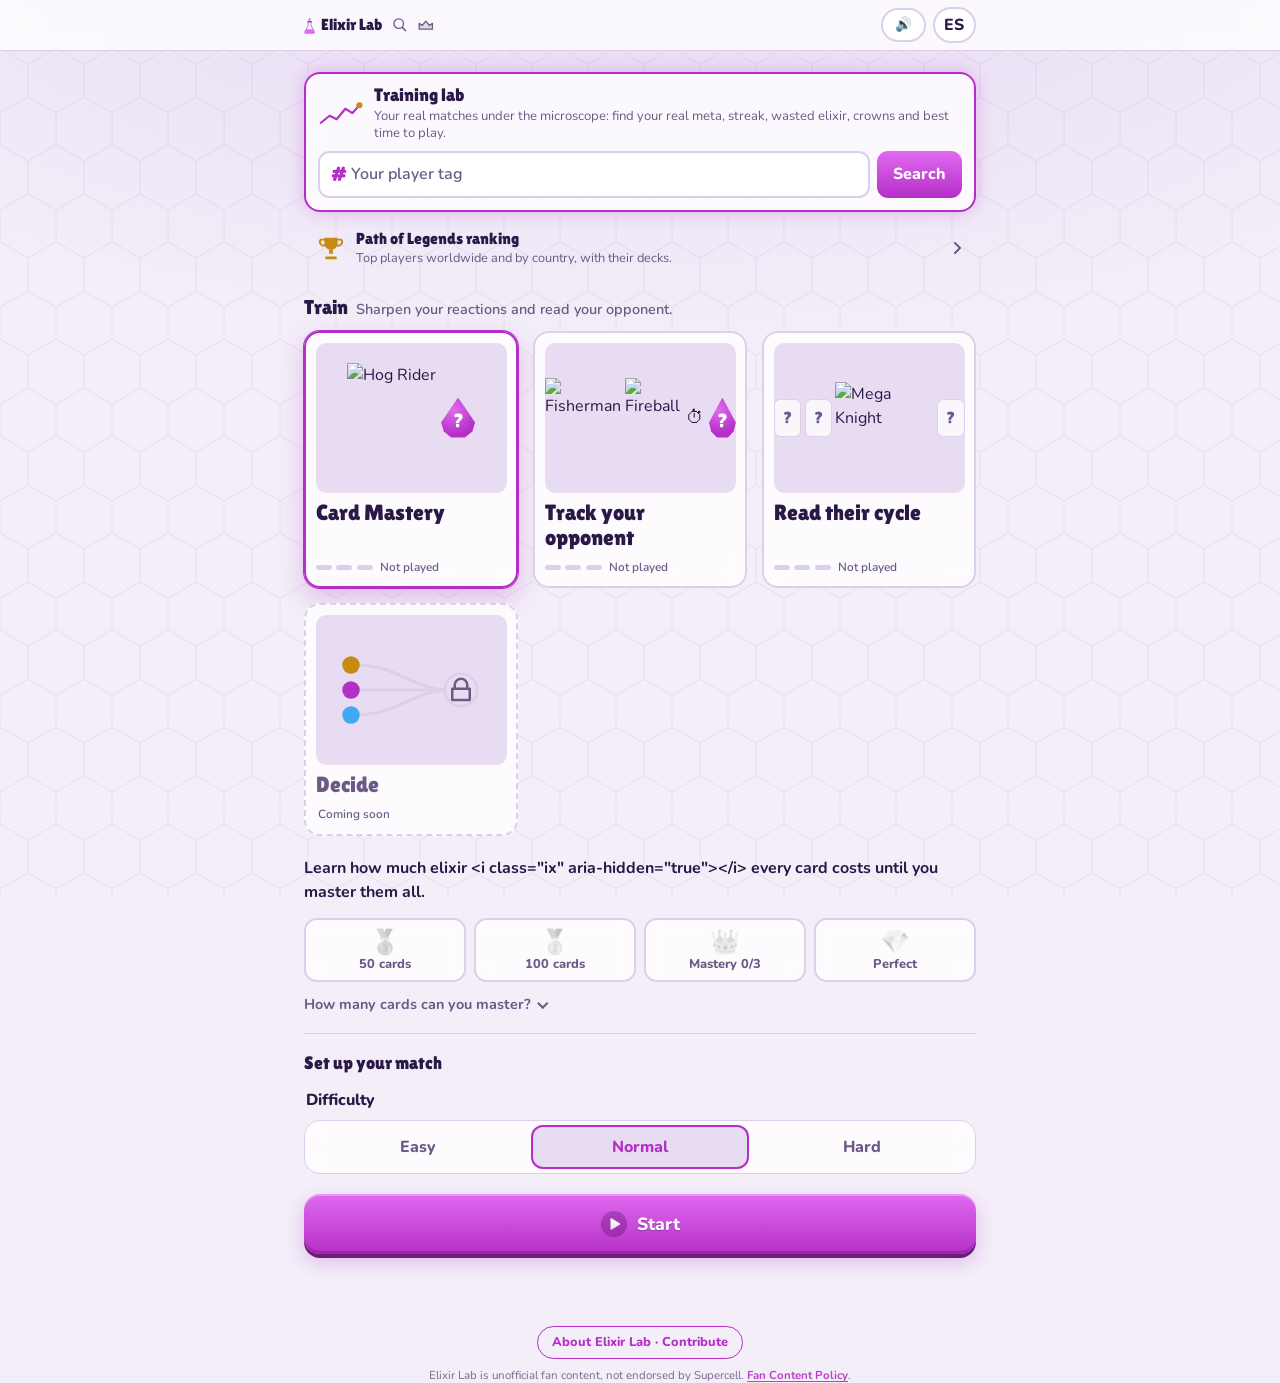
==== commit 8d858cf3: "v66: enlace de la política de Supercell clicable en el pie de todas las páginas (v66)" ====
--- a/docs/index.html
+++ b/docs/index.html
@@ -531,6 +531,19 @@
 dialog#about.ab .studio .x-link:hover{background:color-mix(in srgb,var(--elixir) 18%,transparent);text-decoration:none}
 dialog#about.ab .studio .x-ico{width:14px;height:14px}
 dialog#about.ab #aboutClose{display:block;margin:1rem auto 0}
+
+/* Diálogo bilingüe v65: .es / .en, enlaces visibles */
+html.en .es{display:none}
+html:not(.en) .en{display:none}
+dialog#about.ab a{color:var(--elixir);font-weight:700;text-decoration:underline;text-underline-offset:2px;cursor:pointer}
+dialog#about.ab .studio .x-link{display:inline-flex;align-items:center;gap:.45rem;padding:.5rem 1.05rem;border:2px solid var(--elixir);border-radius:999px;color:var(--elixir);font-weight:800;font-size:.95rem;text-decoration:none;cursor:pointer}
+dialog#about.ab .studio .x-link:hover,dialog#about.ab .studio .x-link:focus-visible{background:color-mix(in srgb,var(--elixir) 18%,transparent)}
+
+/* Pie v66 */
+.pie{margin:1.5rem auto 1.25rem;max-width:36rem;padding:0 1rem;text-align:center;font-size:.8rem;color:var(--muted);display:flex;flex-direction:column;gap:.5rem;align-items:center}
+.pie-acerca{font:inherit;font-weight:800;color:var(--elixir);background:none;border:1.5px solid currentColor;border-radius:999px;padding:.35rem .9rem;cursor:pointer;text-decoration:none}
+.pie-legal{margin:0;font-size:.72rem;line-height:1.4;opacity:.9}
+.pie-legal a{color:var(--elixir);font-weight:700;text-decoration:underline;text-underline-offset:2px;cursor:pointer}
 </style>
 </head>
 <body>
@@ -888,24 +901,33 @@
   </div>
 </main>
 <dialog id="about" class="ab">
-  <h2 data-en="About Elixir Lab">Acerca de Elixir Lab</h2>
-  <p data-en="Analyze your real matches and train what matters most in them. It started as a way to study my own matches; now it’s for the whole community.">Analiza tus partidas reales y entrena lo que más pesa en ellas. Nació para estudiar mis propias partidas; ahora es para toda la comunidad.</p>
-  <h3 data-en="What you can do">Qué puedes hacer</h3>
-  <ul class="next" data-en="&lt;li&gt;📊 &lt;b&gt;Your profile:&lt;/b&gt; streak, wasted elixir, crowns and the time of day you play best.&lt;/li&gt;&lt;li&gt;⚔️ &lt;b&gt;Every match in detail:&lt;/b&gt; your deck and your opponent’s, each side’s average card level and, in war duels, round by round.&lt;/li&gt;&lt;li&gt;🏆 &lt;b&gt;Path of Legends ranking:&lt;/b&gt; the best players worldwide and by country, with their decks.&lt;/li&gt;&lt;li&gt;🧪 &lt;b&gt;Train:&lt;/b&gt; every card’s cost, your opponent’s elixir and their cycle.&lt;/li&gt;"><li>📊 <b>Tu perfil:</b> racha, elixir perdido, coronas y la hora en que mejor juegas.</li><li>⚔️ <b>Cada partida al detalle:</b> tu mazo y el del rival, el nivel medio de cartas de cada uno y, en los duelos de guerra, ronda por ronda.</li><li>🏆 <b>Ranking de Senda de Leyendas:</b> los mejores del mundo y por país, con sus mazos.</li><li>🧪 <b>Entrena:</b> el coste de cada carta, el elixir de tu rival y su ciclo.</li></ul>
-  <h3 data-en="What’s next">Lo que viene</h3>
-  <ul class="next" data-en="&lt;li&gt;🧠 &lt;b&gt;Decide:&lt;/b&gt; key moments from top players’ matches. Pick your play and compare it with theirs.&lt;/li&gt;&lt;li&gt;🛡️ &lt;b&gt;Clan ranking:&lt;/b&gt; rewarding consistency in Path of Legends, not just raw strength.&lt;/li&gt;&lt;li&gt;🎥 &lt;b&gt;Streamer widget:&lt;/b&gt; your live scoreboard, with goals and challenges, for OBS and for chat.&lt;/li&gt;"><li>🧠 <b>Decide:</b> momentos clave de partidas de jugadores top. Elige tu jugada y compárala con la suya.</li><li>🛡️ <b>Ranking de clanes:</b> que cuente la constancia en Senda de Leyendas, no solo la fuerza.</li><li>🎥 <b>Widget para streamers:</b> tu marcador en directo, con metas y retos, para OBS y para el chat.</li></ul>
-  <h3 data-en="Open source">Código abierto</h3>
-  <p data-en="Elixir Lab is free and MIT-licensed. The code is on &lt;a href=&quot;https://github.com/Nicolay008/elixir-lab&quot; target=&quot;_blank&quot; rel=&quot;noopener&quot;&gt;GitHub&lt;/a&gt;.">Elixir Lab es libre, con licencia MIT. El código está en <a href="https://github.com/Nicolay008/elixir-lab" target="_blank" rel="noopener">GitHub</a>.</p>
-  <h3 data-en="Want to contribute?">¿Quieres colaborar?</h3>
-  <p data-en="Report bugs or suggest ideas in the repository’s &lt;a href=&quot;https://github.com/Nicolay008/elixir-lab/issues&quot; target=&quot;_blank&quot; rel=&quot;noopener&quot;&gt;Issues&lt;/a&gt;, or improve the code with a pull request. Every bit helps, and if it’s useful to you, a ⭐ on GitHub helps more people find it.">Reporta errores o propón ideas en la sección <a href="https://github.com/Nicolay008/elixir-lab/issues" target="_blank" rel="noopener">Issues</a> del repositorio, o mejora el código con un pull request. Toda ayuda suma, y si te sirve, una ⭐ en GitHub ayuda a que más gente lo encuentre.</p>
-  <p class="fine" data-en="&lt;b&gt;Your data:&lt;/b&gt; Clash Royale matches are public in the game’s API. When you follow a tag, we store its history, which will be visible to anyone who looks up that tag. If nobody follows a tag for 6 months, its history is deleted automatically.&lt;br&gt;Is your tag followed and you’d rather your history not be stored? Ask in &lt;a href=&quot;https://github.com/Nicolay008/elixir-lab/issues&quot; target=&quot;_blank&quot; rel=&quot;noopener&quot;&gt;Issues&lt;/a&gt; and we’ll remove it."><b>Tus datos:</b> las partidas de Clash Royale son públicas en la API del juego. Al seguir un tag, guardamos su historial, que será visible para quien consulte ese tag. Si nadie sigue un tag durante 6 meses, su historial se borra automáticamente.<br>¿Tu tag está seguido y prefieres que no se guarde tu historial? Pídelo en <a href="https://github.com/Nicolay008/elixir-lab/issues" target="_blank" rel="noopener">Issues</a> y lo retiramos.</p>
-  <p class="fine legal" data-en="Elixir Lab is unofficial fan content, not endorsed by Supercell. For more information see Supercell’s Fan Content Policy: &lt;a href=&quot;https://www.supercell.com/fan-content-policy&quot; target=&quot;_blank&quot; rel=&quot;noopener&quot;&gt;www.supercell.com/fan-content-policy&lt;/a&gt;.">Este material no es oficial y no está respaldado por Supercell. Para más información, consulta la política de contenido de fans de Supercell: <a href="https://www.supercell.com/fan-content-policy" target="_blank" rel="noopener">www.supercell.com/fan-content-policy</a>.</p>
-  <p class="studio" data-en="Developed by &lt;a href=&quot;https://x.com/NickolayPaul&quot; target=&quot;_blank&quot; rel=&quot;noopener&quot; class=&quot;x-link&quot;&gt;&lt;svg class=&quot;x-ico&quot; viewBox=&quot;0 0 24 24&quot; width=&quot;14&quot; height=&quot;14&quot; aria-hidden=&quot;true&quot;&gt;&lt;path d=&quot;M18.244 2.25h3.308l-7.227 8.26 8.502 11.24H16.17l-5.214-6.817L4.99 21.75H1.68l7.73-8.835L1.254 2.25H8.08l4.713 6.231zm-1.161 17.52h1.833L7.084 4.126H5.117z&quot; fill=&quot;currentColor&quot;/&gt;&lt;/svg&gt;NickolayPaul&lt;/a&gt;">Desarrollado por <a href="https://x.com/NickolayPaul" target="_blank" rel="noopener" class="x-link"><svg class="x-ico" viewBox="0 0 24 24" width="14" height="14" aria-hidden="true"><path d="M18.244 2.25h3.308l-7.227 8.26 8.502 11.24H16.17l-5.214-6.817L4.99 21.75H1.68l7.73-8.835L1.254 2.25H8.08l4.713 6.231zm-1.161 17.52h1.833L7.084 4.126H5.117z" fill="currentColor"/></svg>NickolayPaul</a></p>
-  <button class="btn" id="aboutClose" data-en="Close">Cerrar</button>
+  <h2><span class="es">Acerca de Elixir Lab</span><span class="en">About Elixir Lab</span></h2>
+  <p><span class="es">Analiza tus partidas reales y entrena lo que más pesa en ellas. Nació para estudiar mis propias partidas; ahora es para toda la comunidad.</span><span class="en">Analyze your real matches and train what matters most in them. It started as a way to study my own matches; now it’s for the whole community.</span></p>
+  <h3><span class="es">Qué puedes hacer</span><span class="en">What you can do</span></h3>
+  <ul class="next">
+    <li><span class="es">📊 <b>Tu perfil:</b> racha, elixir perdido, coronas y la hora en que mejor juegas.</span><span class="en">📊 <b>Your profile:</b> streak, wasted elixir, crowns and the time of day you play best.</span></li>
+    <li><span class="es">⚔️ <b>Cada partida al detalle:</b> tu mazo y el del rival, el nivel medio de cartas de cada uno y, en los duelos de guerra, ronda por ronda.</span><span class="en">⚔️ <b>Every match in detail:</b> your deck and your opponent’s, each side’s average card level and, in war duels, round by round.</span></li>
+    <li><span class="es">🏆 <b>Ranking de Senda de Leyendas:</b> los mejores del mundo y por país, con sus mazos.</span><span class="en">🏆 <b>Path of Legends ranking:</b> the best players worldwide and by country, with their decks.</span></li>
+    <li><span class="es">🧪 <b>Entrena:</b> el coste de cada carta, el elixir de tu rival y su ciclo.</span><span class="en">🧪 <b>Train:</b> every card’s cost, your opponent’s elixir and their cycle.</span></li>
+  </ul>
+  <h3><span class="es">Lo que viene</span><span class="en">What’s next</span></h3>
+  <ul class="next">
+    <li><span class="es">🧠 <b>Decide:</b> momentos clave de partidas de jugadores top. Elige tu jugada y compárala con la suya.</span><span class="en">🧠 <b>Decide:</b> key moments from top players’ matches. Pick your play and compare it with theirs.</span></li>
+    <li><span class="es">🛡️ <b>Ranking de clanes:</b> que cuente la constancia en Senda de Leyendas, no solo la fuerza.</span><span class="en">🛡️ <b>Clan ranking:</b> rewarding consistency in Path of Legends, not just raw strength.</span></li>
+    <li><span class="es">🎥 <b>Widget para streamers:</b> tu marcador en directo, con metas y retos, para OBS y para el chat.</span><span class="en">🎥 <b>Streamer widget:</b> your live scoreboard, with goals and challenges, for OBS and for chat.</span></li>
+  </ul>
+  <h3><span class="es">Código abierto</span><span class="en">Open source</span></h3>
+  <p><span class="es">Elixir Lab es libre, con licencia MIT. El código está en <a href="https://github.com/Nicolay008/elixir-lab" target="_blank" rel="noopener">GitHub</a>.</span><span class="en">Elixir Lab is free and MIT-licensed. The code is on <a href="https://github.com/Nicolay008/elixir-lab" target="_blank" rel="noopener">GitHub</a>.</span></p>
+  <h3><span class="es">¿Quieres colaborar?</span><span class="en">Want to contribute?</span></h3>
+  <p><span class="es">Reporta errores o propón ideas en la sección <a href="https://github.com/Nicolay008/elixir-lab/issues" target="_blank" rel="noopener">Issues</a> del repositorio, o mejora el código con un pull request. Toda ayuda suma, y si te sirve, una ⭐ en GitHub ayuda a que más gente lo encuentre.</span><span class="en">Report bugs or suggest ideas in the repository’s <a href="https://github.com/Nicolay008/elixir-lab/issues" target="_blank" rel="noopener">Issues</a>, or improve the code with a pull request. Every bit helps, and if it’s useful to you, a ⭐ on GitHub helps more people find it.</span></p>
+  <p class="fine"><span class="es"><b>Tus datos:</b> las partidas de Clash Royale son públicas en la API del juego. Al seguir un tag, guardamos su historial, que será visible para quien consulte ese tag. Si nadie sigue un tag durante 6 meses, su historial se borra automáticamente.<br>¿Tu tag está seguido y prefieres que no se guarde tu historial? Pídelo en <a href="https://github.com/Nicolay008/elixir-lab/issues" target="_blank" rel="noopener">Issues</a> y lo retiramos.</span><span class="en"><b>Your data:</b> Clash Royale matches are public in the game’s API. When you follow a tag, we store its history, which will be visible to anyone who looks up that tag. If nobody follows a tag for 6 months, its history is deleted automatically.<br>Is your tag followed and you’d rather your history not be stored? Ask in <a href="https://github.com/Nicolay008/elixir-lab/issues" target="_blank" rel="noopener">Issues</a> and we’ll remove it.</span></p>
+  <p class="fine legal"><span class="es">Este material no es oficial y no está respaldado por Supercell. Para más información, consulta la política de contenido de fans de Supercell: <a href="https://www.supercell.com/fan-content-policy" target="_blank" rel="noopener">www.supercell.com/fan-content-policy</a>.</span><span class="en">Elixir Lab is unofficial fan content, not endorsed by Supercell. For more information see Supercell’s Fan Content Policy: <a href="https://www.supercell.com/fan-content-policy" target="_blank" rel="noopener">www.supercell.com/fan-content-policy</a>.</span></p>
+  <p class="studio"><span class="es">Desarrollado por <a class="x-link" href="https://x.com/NickolayPaul" target="_blank" rel="noopener"><svg class="x-ico" viewBox="0 0 24 24" width="14" height="14" aria-hidden="true"><path d="M18.244 2.25h3.308l-7.227 8.26 8.502 11.24H16.17l-5.214-6.817L4.99 21.75H1.68l7.73-8.835L1.254 2.25H8.08l4.713 6.231zm-1.161 17.52h1.833L7.084 4.126H5.117z" fill="currentColor"/></svg>NickolayPaul</a></span><span class="en">Developed by <a class="x-link" href="https://x.com/NickolayPaul" target="_blank" rel="noopener"><svg class="x-ico" viewBox="0 0 24 24" width="14" height="14" aria-hidden="true"><path d="M18.244 2.25h3.308l-7.227 8.26 8.502 11.24H16.17l-5.214-6.817L4.99 21.75H1.68l7.73-8.835L1.254 2.25H8.08l4.713 6.231zm-1.161 17.52h1.833L7.084 4.126H5.117z" fill="currentColor"/></svg>NickolayPaul</a></span></p>
+  <button class="btn" id="aboutClose" type="button" data-en="Close">Cerrar</button>
 </dialog>
 <footer class="pie">
   <button class="pie-acerca" id="aboutOpen" type="button" data-en="About Elixir Lab · Contribute">Acerca de Elixir Lab · Colabora</button>
-  <p class="pie-legal" data-en="Elixir Lab is unofficial fan content, not endorsed by Supercell. &lt;a href=&quot;https://www.supercell.com/fan-content-policy&quot; target=&quot;_blank&quot; rel=&quot;noopener&quot;&gt;Fan Content Policy&lt;/a&gt;.">Elixir Lab es contenido no oficial y no está respaldado por Supercell. <a href="https://www.supercell.com/fan-content-policy" target="_blank" rel="noopener">Política de contenido de fans</a>.</p>
+  <p class="pie-legal"><span data-en="Elixir Lab is unofficial fan content, not endorsed by Supercell.">Elixir Lab es contenido no oficial y no está respaldado por Supercell.</span> <a href="https://www.supercell.com/fan-content-policy" target="_blank" rel="noopener" data-en="Fan Content Policy">Política de contenido de fans</a>.</p>
 </footer>
 
 <script>
@@ -921,6 +943,7 @@
 const tr=L; // alias para funciones donde "L" es otra variable
 document.documentElement.lang=LANG;
 if(LANG==="en") document.querySelectorAll("[data-en]").forEach(el=>{el.innerHTML=el.dataset.en;});
+document.documentElement.classList.toggle("en", LANG==="en");
 
 // Laboratorio personal: recuerda el último tag consultado en jugador.html y manda ?tag= limpio
 (()=>{
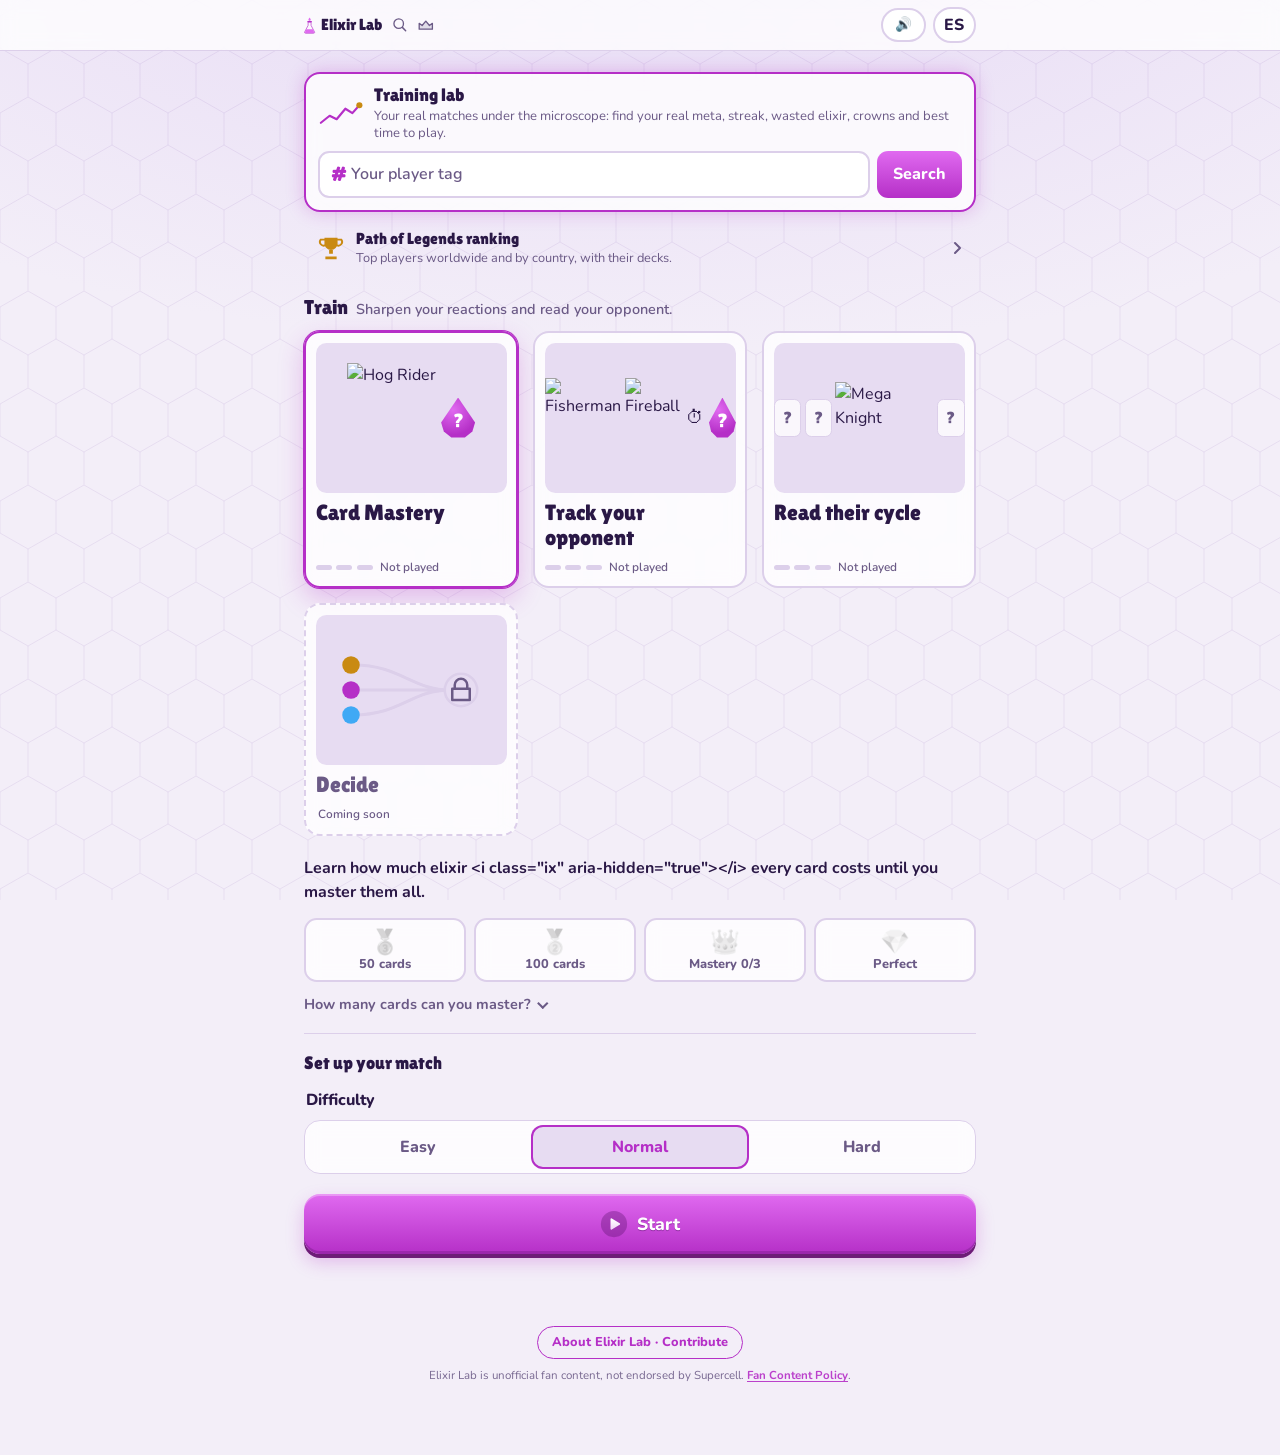
==== commit 774fdaf5: "v79: espacio inferior en el pie para no tapar el aviso (v79)" ====
--- a/docs/index.html
+++ b/docs/index.html
@@ -506,7 +506,6 @@
 .barra-fija .idioma{font-size:.8rem;padding:.25rem .6rem;border:2px solid var(--line);background:var(--surface);color:var(--ink);font:inherit;font-weight:800;border-radius:999px;cursor:pointer}
 .subir{width:2rem;height:2rem;display:grid;place-items:center;border:1.5px solid var(--line);background:var(--surface);color:var(--ink);border-radius:999px;cursor:pointer;padding:0}
 .subir[hidden]{display:none}
-.barra-fija + main{}
 @media (min-width:720px){.barra-fija{padding-left:max(1rem,calc((100vw - 44rem) / 2 + 1rem));padding-right:max(1rem,calc((100vw - 44rem) / 2 + 1rem))}}
 .barra-nav{display:flex;align-items:center;gap:.55rem;flex:none}
 .nav-link{display:flex;align-items:center;color:var(--muted);text-decoration:none;transition:color .15s;flex:none}
@@ -544,6 +543,11 @@
 .pie-acerca{font:inherit;font-weight:800;color:var(--elixir);background:none;border:1.5px solid currentColor;border-radius:999px;padding:.35rem .9rem;cursor:pointer;text-decoration:none}
 .pie-legal{margin:0;font-size:.72rem;line-height:1.4;opacity:.9}
 .pie-legal a{color:var(--elixir);font-weight:700;text-decoration:underline;text-underline-offset:2px;cursor:pointer}
+.aviso-legal{font-size:.74rem;color:var(--muted);text-align:center;margin:.2rem 0 .8rem;line-height:1.4}
+.aviso-legal a{color:var(--elixir);font-weight:700;text-decoration:underline;text-underline-offset:2px}
+
+/* Pie v79: espacio inferior para que el botón de subir y la barra del móvil no tapen el aviso */
+.pie{margin-bottom:0;padding-bottom:calc(4.5rem + env(safe-area-inset-bottom, 0px))}
 </style>
 </head>
 <body>
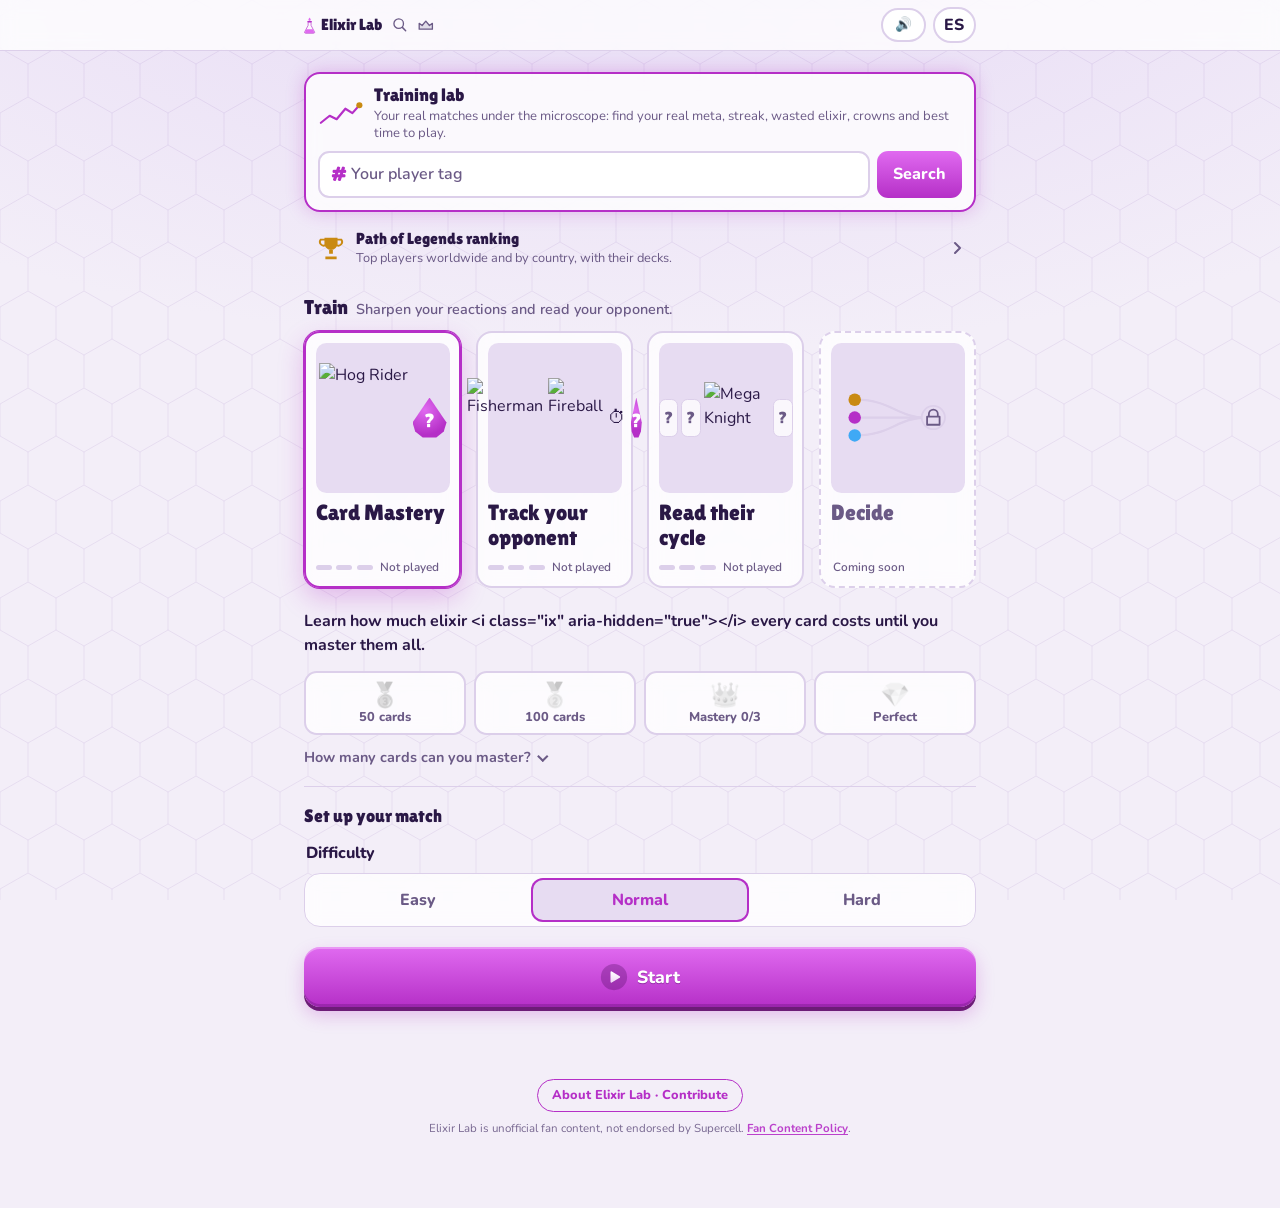
==== commit f06ea18f: "v80: inicio en escritorio con cuatro modos en fila y contenedor centrado (v80)" ====
--- a/docs/index.html
+++ b/docs/index.html
@@ -548,6 +548,14 @@
 
 /* Pie v79: espacio inferior para que el botón de subir y la barra del móvil no tapen el aviso */
 .pie{margin-bottom:0;padding-bottom:calc(4.5rem + env(safe-area-inset-bottom, 0px))}
+
+/* Inicio v80: escritorio con contenedor centrado y los cuatro modos en una fila */
+@media (min-width:900px){
+  #setup{max-width:960px;margin:0 auto}
+  #setup .modes{display:grid;grid-template-columns:repeat(4,minmax(0,1fr));gap:.9rem;align-items:stretch}
+  #setup .modes > label.mode,#setup .modes > .mode{min-width:0;height:100%}
+  #setup .modes .box{height:100%}
+}
 </style>
 </head>
 <body>
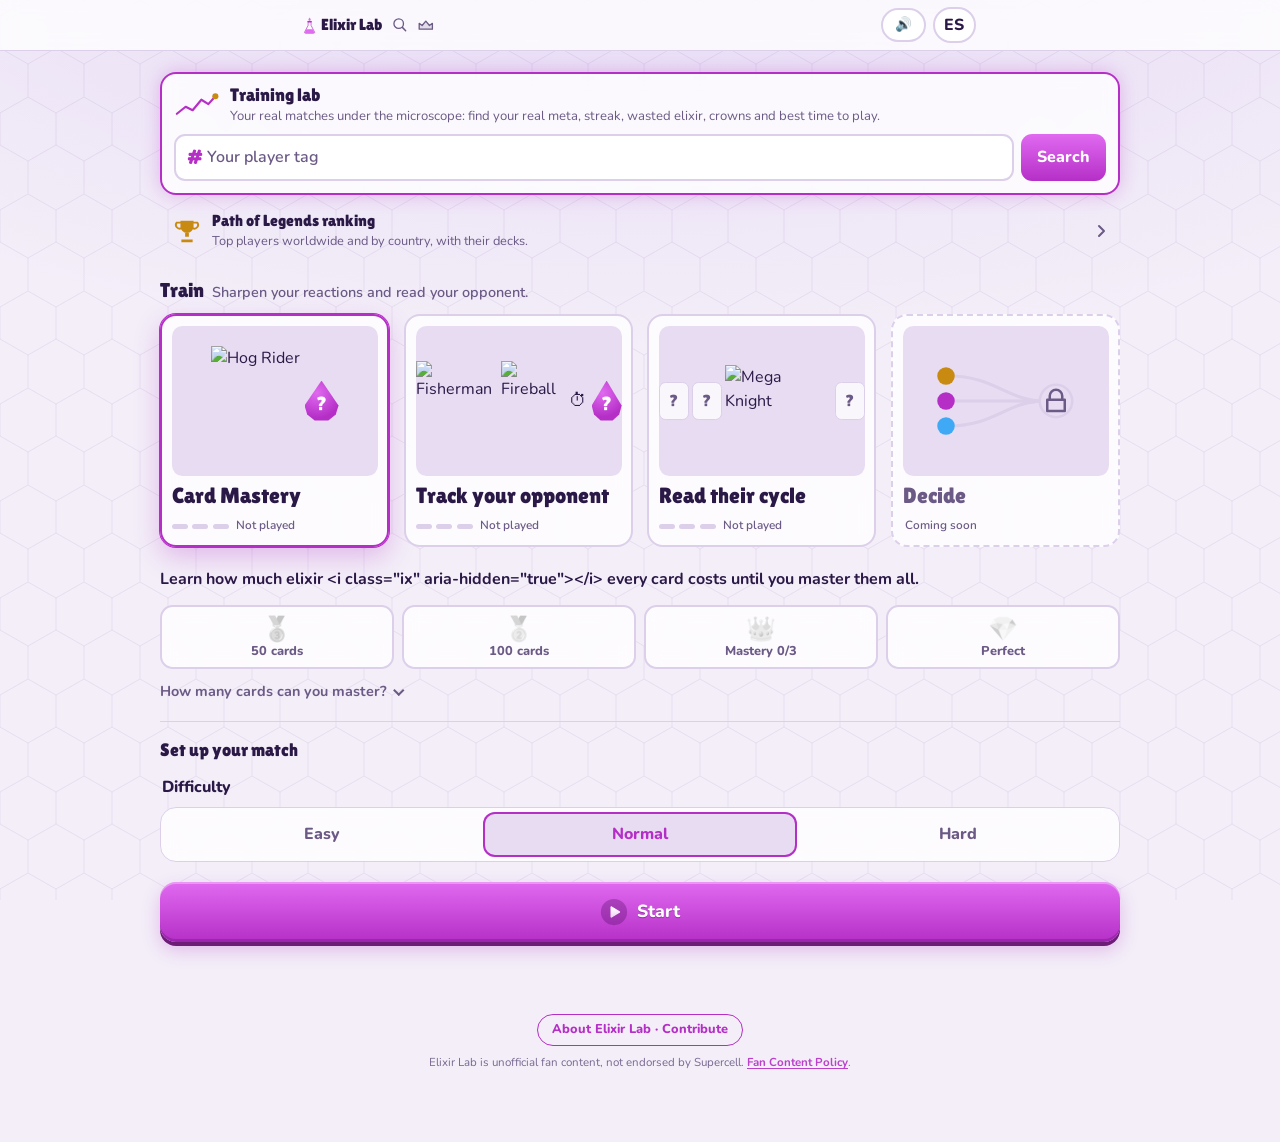
==== commit 80176ffa: "v81: ampliar contenedor principal en escritorio para cuatro modos en fila (v81)" ====
--- a/docs/index.html
+++ b/docs/index.html
@@ -551,7 +551,8 @@
 
 /* Inicio v80: escritorio con contenedor centrado y los cuatro modos en una fila */
 @media (min-width:900px){
-  #setup{max-width:960px;margin:0 auto}
+  main{max-width:62rem}
+  #setup{max-width:none;margin:0 auto}
   #setup .modes{display:grid;grid-template-columns:repeat(4,minmax(0,1fr));gap:.9rem;align-items:stretch}
   #setup .modes > label.mode,#setup .modes > .mode{min-width:0;height:100%}
   #setup .modes .box{height:100%}
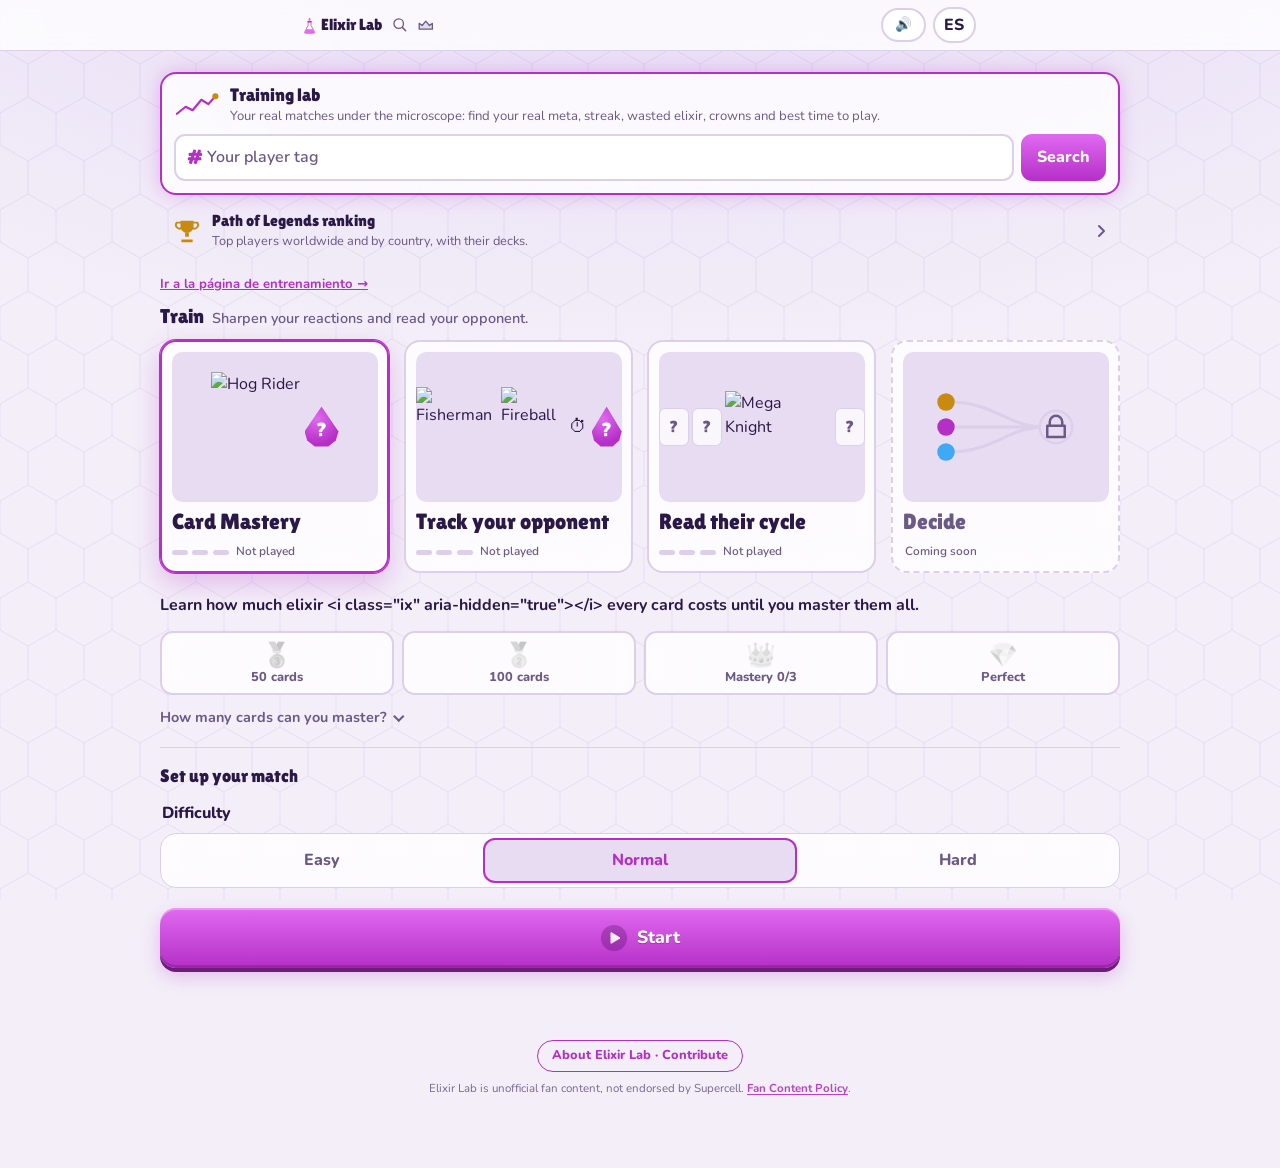
==== commit ff8717a0: "v82: página de entrenamiento separada (entrenar.html), copia funcional (v82)" ====
--- a/docs/index.html
+++ b/docs/index.html
@@ -557,6 +557,8 @@
   #setup .modes > label.mode,#setup .modes > .mode{min-width:0;height:100%}
   #setup .modes .box{height:100%}
 }
+.ver-entrenar{margin:.2rem 0 .4rem;font-size:.82rem}
+.ver-entrenar a{color:var(--elixir);font-weight:700;text-decoration:underline}
 </style>
 </head>
 <body>
@@ -607,6 +609,7 @@
       <svg class="chev" viewBox="0 0 14 14" aria-hidden="true"><path d="M5 2 L10 7 L5 12" fill="none" stroke-width="2" stroke-linecap="round" stroke-linejoin="round"/></svg>
     </a>
 
+    <p class="ver-entrenar"><a href="entrenar.html">Ir a la página de entrenamiento →</a></p>
     <h2 class="train-h"><b data-en="Train">Entrena</b><span data-en="Sharpen your reactions and read your opponent.">Mejora tu reacción y lee a tu rival.</span></h2>
     <div class="modes" role="radiogroup" aria-label="Modo">
       <label class="mode">
